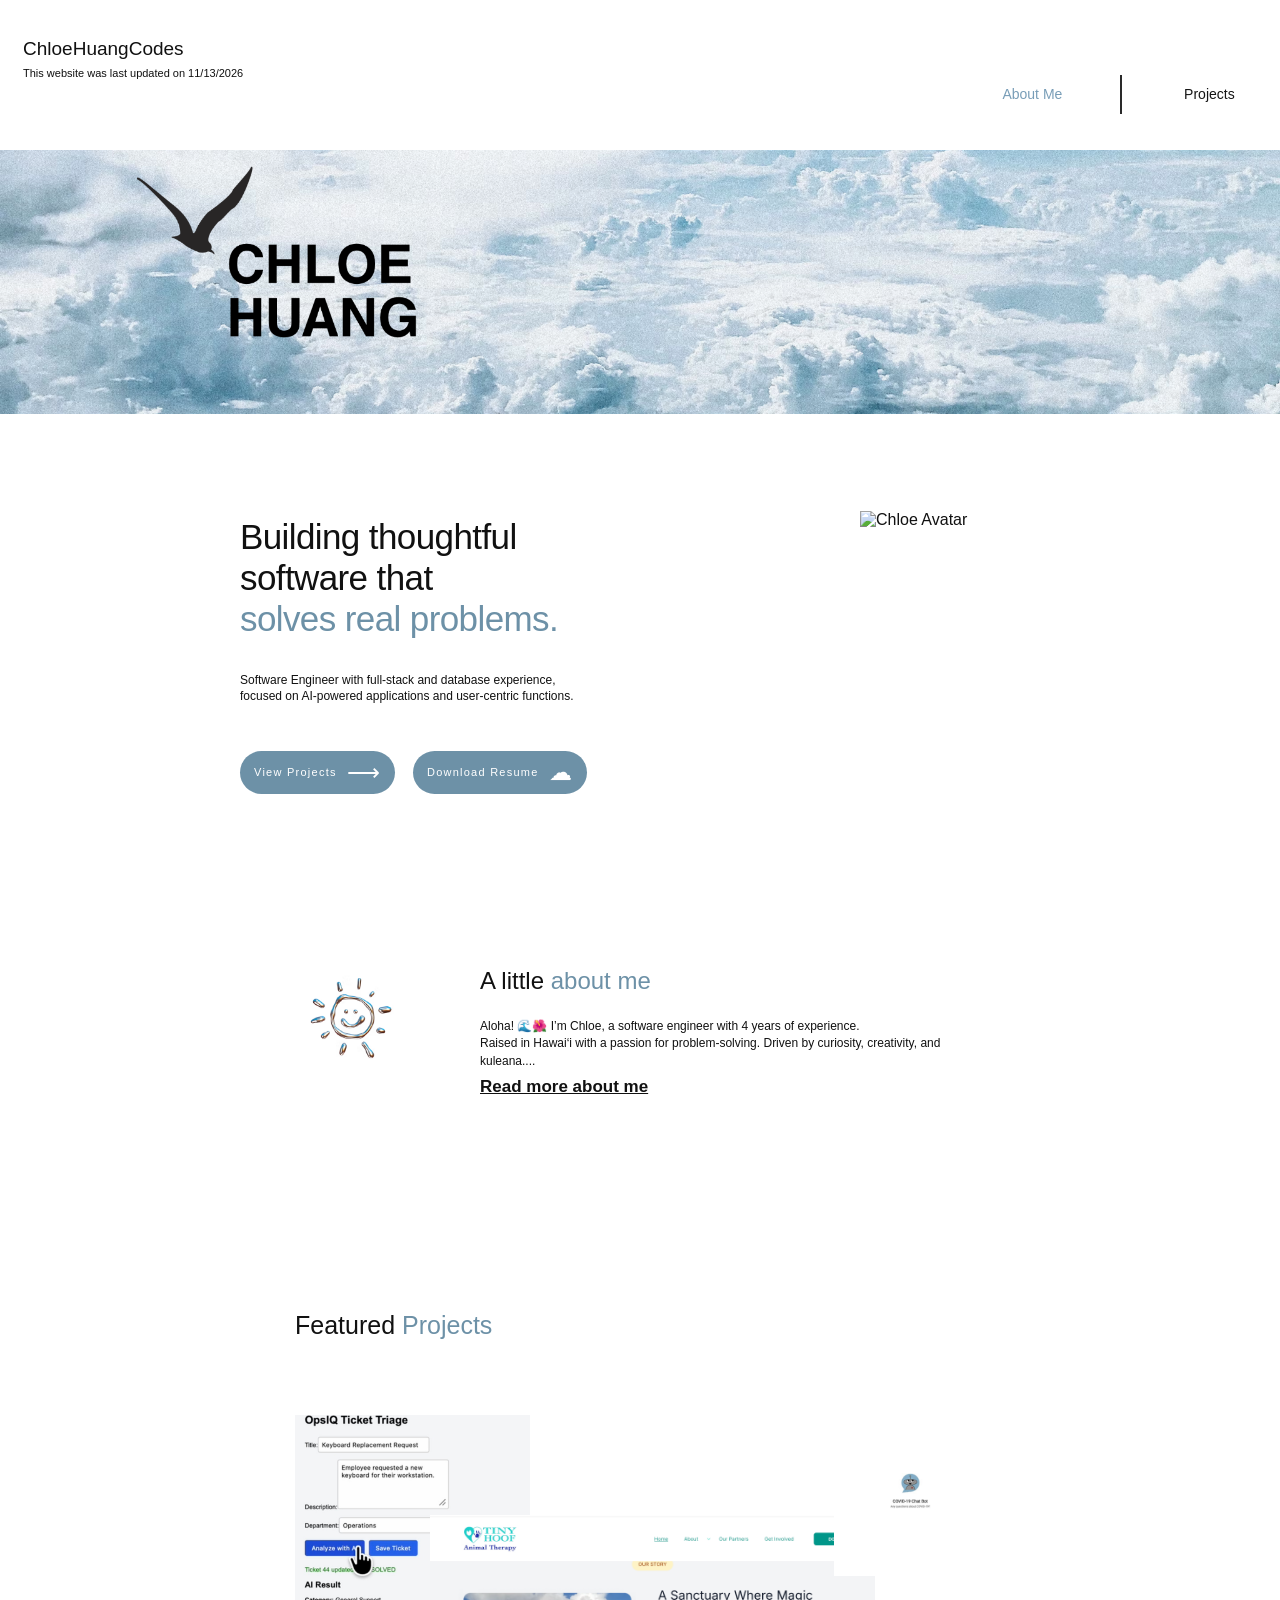
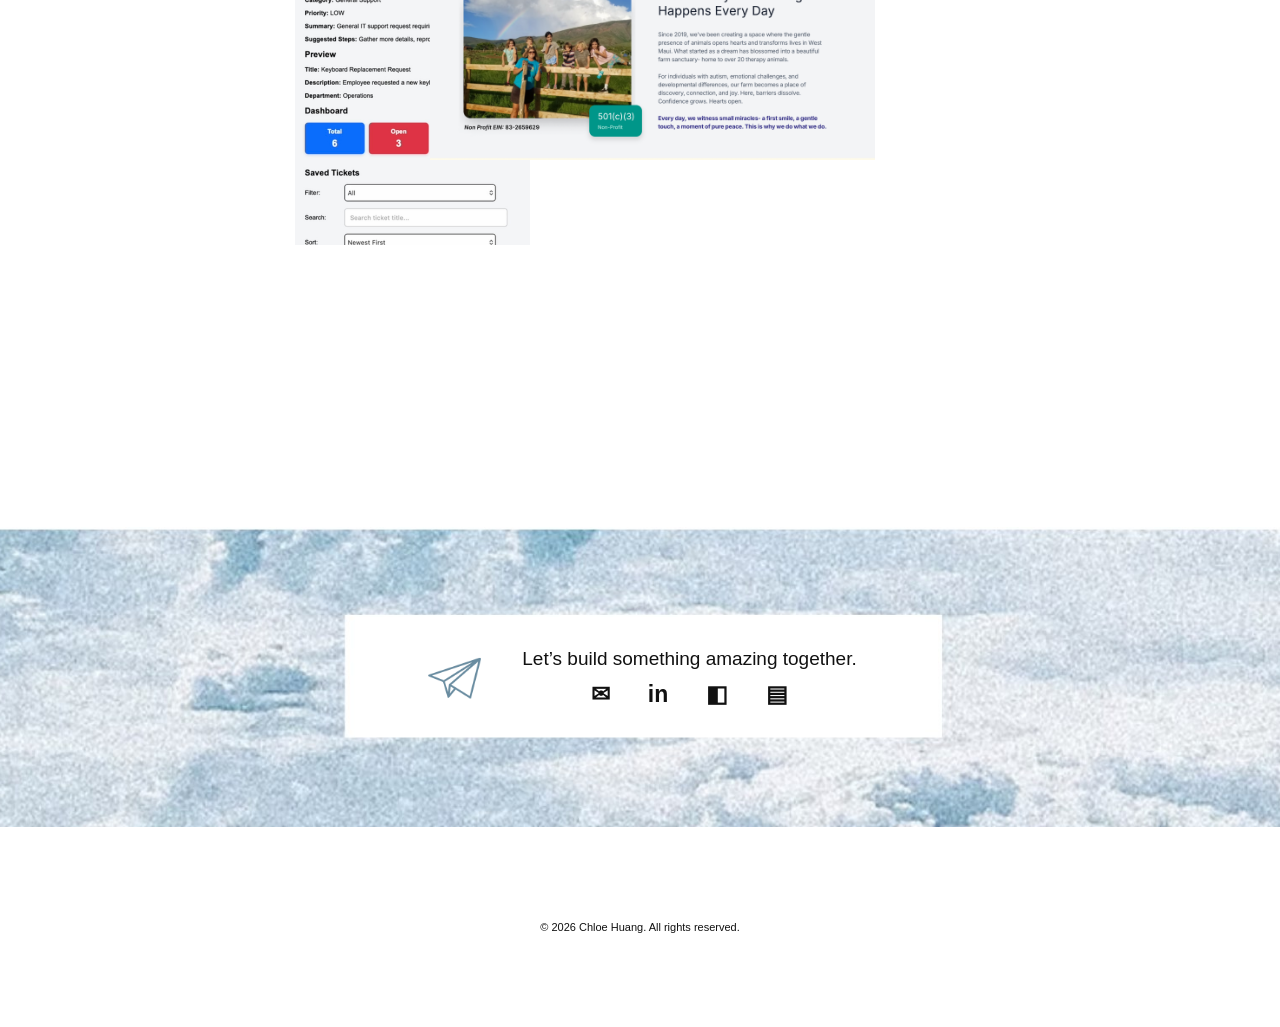
==== index.html @ a3ac38e1 "Update index.html" ====
<!doctype html>
<html lang="en"><head><meta charset="utf-8"><meta name="viewport" content="width=device-width, initial-scale=1">
<meta name="description" content="Chloe Huang | Software Engineer, portfolio and projects">
<title>About Me | ChloeHuangCodes</title>
<style>
:root{--blue:#6d91a7;--ink:#111}*{box-sizing:border-box}html{scroll-behavior:smooth}body{margin:0;background:#fff;color:var(--ink);font-family:Arial,Helvetica,sans-serif}a{color:inherit}a:focus-visible{outline:3px solid var(--blue);outline-offset:4px}
header{height:150px;display:flex;align-items:flex-start;justify-content:space-between;padding:38px 2% 0 1.8%;gap:20px}header .brand a{font-size:19px;text-decoration:none;display:block}header .brand small{display:block;font-size:11px;margin-top:7px}nav{display:flex;align-items:center;margin-top:4px}nav a{min-width:180px;text-align:center;text-decoration:none;font-size:15px;padding:6px 14px}nav a+a{border-left:2px solid #333}nav a.active{color:var(--blue)}
.cloud-banner{height:264px;background:#cee3f1 url('assets/cloud-banner.png') center/cover no-repeat}
.inner{max-width:1040px;margin:0 auto}.hero{min-height:483px;display:grid;grid-template-columns: minmax(0,1fr) 300px;column-gap:70px;align-items:center;padding:30px 0}.hero-copy{padding-left:120px}.hero h1{font-size:35px;font-weight:400;line-height:1.17;letter-spacing:-.6px;margin:0 0 32px}.accent{color:var(--blue)}.hero p{font-size:12px;line-height:1.35;margin:0;max-width:405px}.hero .avatar{width:270px;height:290px;object-fit:contain;justify-self:start}.actions{display:flex;gap:18px;margin-top:46px;white-space:nowrap}.actions a{background:var(--blue);color:white;display:inline-flex;align-items:center;gap:10px;border-radius:40px;font-size:11px;letter-spacing:1.25px;text-decoration:none;padding:10px 14px;min-height:42px}.actions span{font-size:23px;line-height:1}
.about{min-height:400px;padding:70px 0 20px;display:grid;grid-template-columns:140px 1fr;column-gap:45px;max-width:690px;align-items:start}.about .sun{width:115px;object-fit:contain;margin-top:0}.about h2{font-weight:400;font-size:24px;margin:0 0 23px}.about p{font-size:12px;line-height:1.45;margin:0 0 7px}.about .read-more{font-size:17px;font-weight:700}
.featured{max-width:690px;margin:auto;padding-top:14px;min-height:830px}.featured h2{font-size:25px;font-weight:400;margin:0 0 65px}.projects-art{height:660px;position:relative}.art{position:absolute;display:block;transition:transform .18s ease;overflow:hidden}.art:hover{transform:scale(1.025);z-index:6}.art img{width:100%;height:100%;object-fit:contain;display:block}.art.opsiq{left:0;top:10px;width:235px;height:430px;z-index:1}.art.opsiq img{object-fit:cover;object-position:left top}.art.tiny{left:135px;top:85px;width:445px;height:295px;z-index:3}.art.covid{right:-4px;top:12px;width:155px;height:205px;z-index:4}
.cloud-contact{background:#d8e9f1 url('assets/footer-cloud-temp.jpg') center/cover no-repeat;min-height:300px;display:flex;justify-content:center;align-items:center}.contact-box{background:white;min-width:570px;min-height:120px;display:flex;align-items:center;justify-content:center;gap:29px;padding:20px 35px}.contact-box .plane{width:70px;height:70px;object-fit:contain}.contact-box p{font-size:19px;margin:0 0 13px}.socials{display:flex;align-items:center;justify-content:center;gap:38px}.socials a{font-size:23px;text-decoration:none;font-weight:bold;line-height:1}.socials svg{width:24px;height:24px;display:block}.copyright{height:200px;display:grid;place-items:center;font-size:11px}
@media(min-width:1450px){.inner{max-width:1040px}.hero-copy{padding-left:120px}.hero{column-gap:75px}}
@media(max-width:1050px){.inner{max-width:780px}.hero{grid-template-columns:1fr 260px;gap:30px}.hero-copy{padding-left:35px}.hero .avatar{width:250px}.about,.featured{max-width:690px}}
@media(max-width:700px){header{height:auto;min-height:125px;padding:22px 17px;flex-direction:column;gap:22px}header .brand a{font-size:19px}nav{margin:0;width:100%}nav a{flex:1;min-width:0;font-size:12px;padding:5px 7px}.cloud-banner{height:170px;background-position:center}.inner{padding-left:22px;padding-right:22px}.hero{display:flex;flex-direction:column-reverse;align-items:center;min-height:0;padding:35px 22px 75px;gap:22px}.hero .avatar{width:235px;height:245px}.hero-copy{padding:0}.hero h1{font-size:34px;margin-bottom:26px}.hero p{font-size:13px}.actions{flex-wrap:wrap;margin-top:30px;gap:10px}.about{display:block;min-height:0;padding:35px 22px 90px}.about .sun{width:94px;margin-bottom:15px}.featured{min-height:0;padding:25px 22px 90px}.featured h2{margin-bottom:30px}.projects-art{display:grid;gap:22px;height:auto}.art,.art.opsiq,.art.tiny,.art.covid{position:static;width:100%;height:auto;overflow:visible}.art img,.art.opsiq img{width:100%;height:auto;max-height:350px;object-fit:contain}.cloud-contact{min-height:240px}.contact-box{min-width:0;width:92%;padding:18px;gap:15px}.contact-box .plane{width:50px;height:50px}.contact-box p{font-size:15px}.socials{gap:23px}.copyright{height:130px}}


/* Move navigation 35px lower without changing the layout */
@media (min-width: 701px) {
  header nav {
    transform: translateY(35px);
  }
}

</style><style>

/* Click-to-open Projects navigation — consistent across all portfolio pages. */
.portfolio-nav.portfolio-nav{display:flex;align-items:stretch;gap:0;width:auto;margin-top:2px;padding:0;max-width:none;font-family:"Helvetica Neue",Helvetica,Arial,sans-serif;font-size:14px;font-weight:300;position:relative;z-index:30}
.portfolio-nav .nav-entry{display:flex;align-items:center;justify-content:center;position:relative;flex:0 0 176px;min-width:0;min-height:39px;padding:9px 13px;border:0;background:transparent;text-align:center;color:#161616;font-family:inherit;font-size:14px;font-weight:300;line-height:1.35;text-decoration:none;white-space:nowrap;cursor:pointer}
.portfolio-nav .nav-entry + .nav-entry{border-left:2px solid #2a2a2a}
.portfolio-nav .portfolio-dropdown-wrap{padding:0;cursor:default}
.portfolio-nav .portfolio-trigger{width:100%;height:100%;min-height:39px;padding:9px 13px;display:flex;align-items:center;justify-content:center;background:none;border:0;color:inherit;font:inherit;line-height:1.35;cursor:pointer}
.portfolio-nav .nav-entry.current,.portfolio-nav .portfolio-trigger.current,.portfolio-nav .portfolio-trigger[aria-expanded="true"]{color:#789db7}
.portfolio-nav .portfolio-trigger:focus-visible,.portfolio-nav .nav-entry:focus-visible,.portfolio-nav .portfolio-menu a:focus-visible{outline:2px solid #679dca;outline-offset:2px}
.portfolio-nav .portfolio-menu[hidden]{display:none!important}
.portfolio-nav .portfolio-menu{position:absolute;top:100%;left:0;z-index:100;display:block;width:315px;max-width:calc(100vw - 30px);margin:0;background:#fff;border:1px solid #888;box-shadow:0 5px 13px rgba(0,0,0,.12)}
.portfolio-nav .portfolio-menu a{display:flex;align-items:center;justify-content:center;width:100%;min-width:0;height:auto;min-height:51px;margin:0;padding:11px 14px;border:0;background:#fff;color:#111;text-align:center;text-decoration:none;font-family:inherit;font-size:14px;font-weight:300;line-height:1.3;white-space:normal;flex:none}
.portfolio-nav .portfolio-menu a+a{border:0;border-top:1px solid #888}
.portfolio-nav .portfolio-menu a:hover,.portfolio-nav .portfolio-menu a:focus-visible{background:#f0f6f9;color:#679dca}
.portfolio-nav .portfolio-menu a.current,.portfolio-nav .portfolio-menu a[aria-current="page"]{color:#679dca;background:#f3f8fb}
/* Only the Resume page uses an older stylesheet; align its header with the other pages. */
body:not(.home-page) header.resume-header{height:150px;padding:39px 30px 0;display:flex;justify-content:space-between;align-items:flex-start;gap:24px;position:relative;top:auto;z-index:20;border-bottom:0;background:white}
.resume-header .resume-brand{font-family:"Helvetica Neue",Helvetica,Arial,sans-serif;font-weight:300;font-size:19px;line-height:1.15;text-decoration:none;letter-spacing:0}
.resume-header .resume-updated{font-family:"Helvetica Neue",Helvetica,Arial,sans-serif;font-size:10.5px;font-weight:300;margin-top:9px;color:#111;padding:0;text-align:left}
body:not(.home-page) header.resume-header .portfolio-nav{max-width:none;margin:2px 0 0;padding:0;display:flex;justify-content:flex-start;gap:0}
@media(max-width:700px){
 .portfolio-nav.portfolio-nav{width:100%;margin-top:10px;justify-content:space-between}
 .portfolio-nav .nav-entry{flex:1 1 33.333%;min-width:0;min-height:34px;padding:7px 4px;font-size:12px}
 .portfolio-nav .portfolio-trigger{font-size:12px;min-height:34px;padding:7px 4px}
 .portfolio-nav .portfolio-menu{left:50%;transform:translateX(-50%);width:min(315px,calc(100vw - 28px))}
 .portfolio-nav .portfolio-menu a{font-size:13px;min-height:48px}
 body:not(.home-page) header.resume-header{height:auto;min-height:126px;padding:22px 18px;display:block}
 body:not(.home-page) header.resume-header .portfolio-nav{margin-top:22px;width:100%}
}
</style>
</head><body>
<header><div class="brand"><a href="./">ChloeHuangCodes</a><small>This website was last updated on 11/13/2026</small></div><nav class="nav portfolio-nav" aria-label="Main navigation">
  <a class="nav-entry current" aria-current="page" href="./">About Me</a>
  <div class="nav-entry portfolio-dropdown-wrap">
    <button class="portfolio-trigger" type="button" aria-expanded="false" aria-haspopup="true" aria-controls="portfolio-project-menu">Projects</button>
    <div class="portfolio-menu" id="portfolio-project-menu" hidden>
      <a href="opsiq-ai-ticket-triage/">OpsIQ AI Ticket Triage</a><a href="tiny-hoof-website/">Tiny Hoof Website</a><a href="covid19-ai-chatbot/">COVID-19 AI Chatbot</a>
    </div>
  </div>
  <a class="nav-entry" href="lead-collection/">Resume &amp; Contact</a>
</nav></header>
<main>
<section class="cloud-banner" aria-label="Cloud banner featuring Chloe Huang's name and a black bird silhouette"></section>
<section class="hero inner"><div class="hero-copy"><h1>Building thoughtful<br>software that<br><span class="accent">solves real problems.</span></h1><p>Software Engineer with full-stack and database experience,<br> focused on AI-powered applications and user-centric functions.</p><div class="actions"><a href="general-5/">View Projects <span aria-hidden="true">⟶</span></a><a href="lead-collection/">Download Resume <span aria-hidden="true">☁</span></a></div></div><img class="avatar" src="assets/chloe-avatar-5.jpg" alt="Chloe Avatar"></section>
<section class="about inner"><img class="sun" src="assets/sun-icon.png" alt="Smiling hand-drawn sun"><div><h2>A little <span class="accent">about me</span></h2><p>Aloha! 🌊🌺 I’m Chloe, a software engineer with 4 years of experience.<br>Raised in Hawai‘i with a passion for problem-solving. Driven by curiosity, creativity, and kuleana....</p><a class="read-more" href="lead-collection/">Read more about me</a></div></section>
<section class="featured"><h2>Featured <span class="accent">Projects</span></h2><div class="projects-art"><a href="opsiq-ai-ticket-triage/" class="art opsiq" aria-label="OpsIQ Ticket Triage project"><img src="assets/opsiq-preview.jpg" alt="OpsIQ Ticket Triage project screenshot"></a><a href="tiny-hoof-website/" class="art tiny" aria-label="Tiny Hoof Website project"><img src="assets/tiny-hoof-preview.png" alt="Tiny Hoof Animal Therapy project screenshot"></a><a href="covid19-ai-chatbot/" class="art covid" aria-label="COVID-19 AI Chatbot project"><img src="assets/covid-chatbot-preview.png" alt="COVID-19 chatbot project screenshot"></a></div></section>
<section class="cloud-contact"><div class="contact-box"><img class="plane" src="assets/paper-plane.png" alt="" aria-hidden="true"><div><p>Let’s build something amazing together.</p><div class="socials"><a href="lead-collection/" aria-label="Contact by email">✉</a><a href="https://www.linkedin.com/" aria-label="LinkedIn">in</a><a href="https://github.com/chloehuang2021" aria-label="GitHub">◧</a><a href="lead-collection/" aria-label="Resume">▤</a></div></div></div></section>
</main><footer class="copyright">© 2026 Chloe Huang. All rights reserved.</footer>
<script>
(function(){
  const dropdown = document.querySelector('.portfolio-dropdown-wrap');
  if (!dropdown) return;
  const button = dropdown.querySelector('.portfolio-trigger');
  const menu = dropdown.querySelector('.portfolio-menu');
  function setOpen(open){
    button.setAttribute('aria-expanded', String(open));
    menu.hidden = !open;
  }
  button.addEventListener('click', function(event){
    event.stopPropagation();
    setOpen(button.getAttribute('aria-expanded') !== 'true');
  });
  document.addEventListener('click', function(event){
    if (!dropdown.contains(event.target)) setOpen(false);
  });
  document.addEventListener('keydown', function(event){
    if (event.key === 'Escape' && !menu.hidden){
      setOpen(false);
      button.focus();
    }
  });
})();
</script>
</body></html>
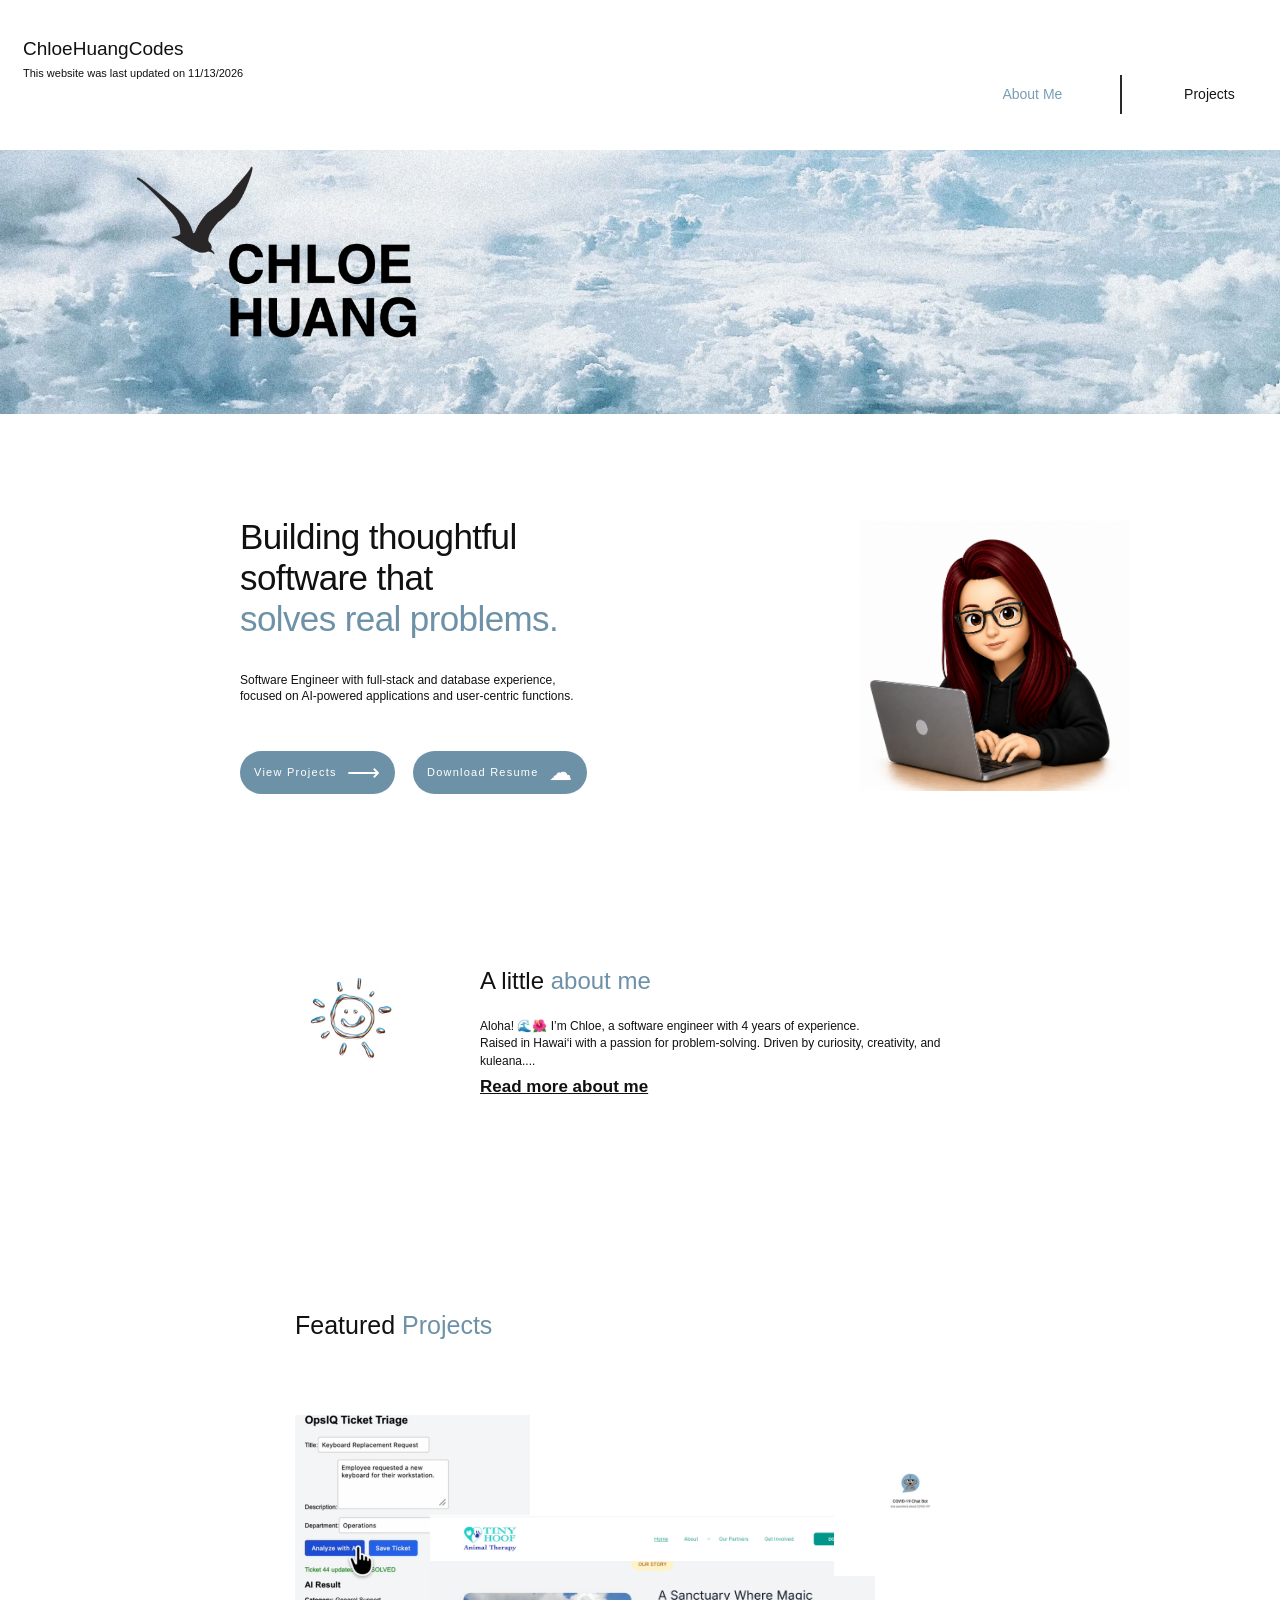
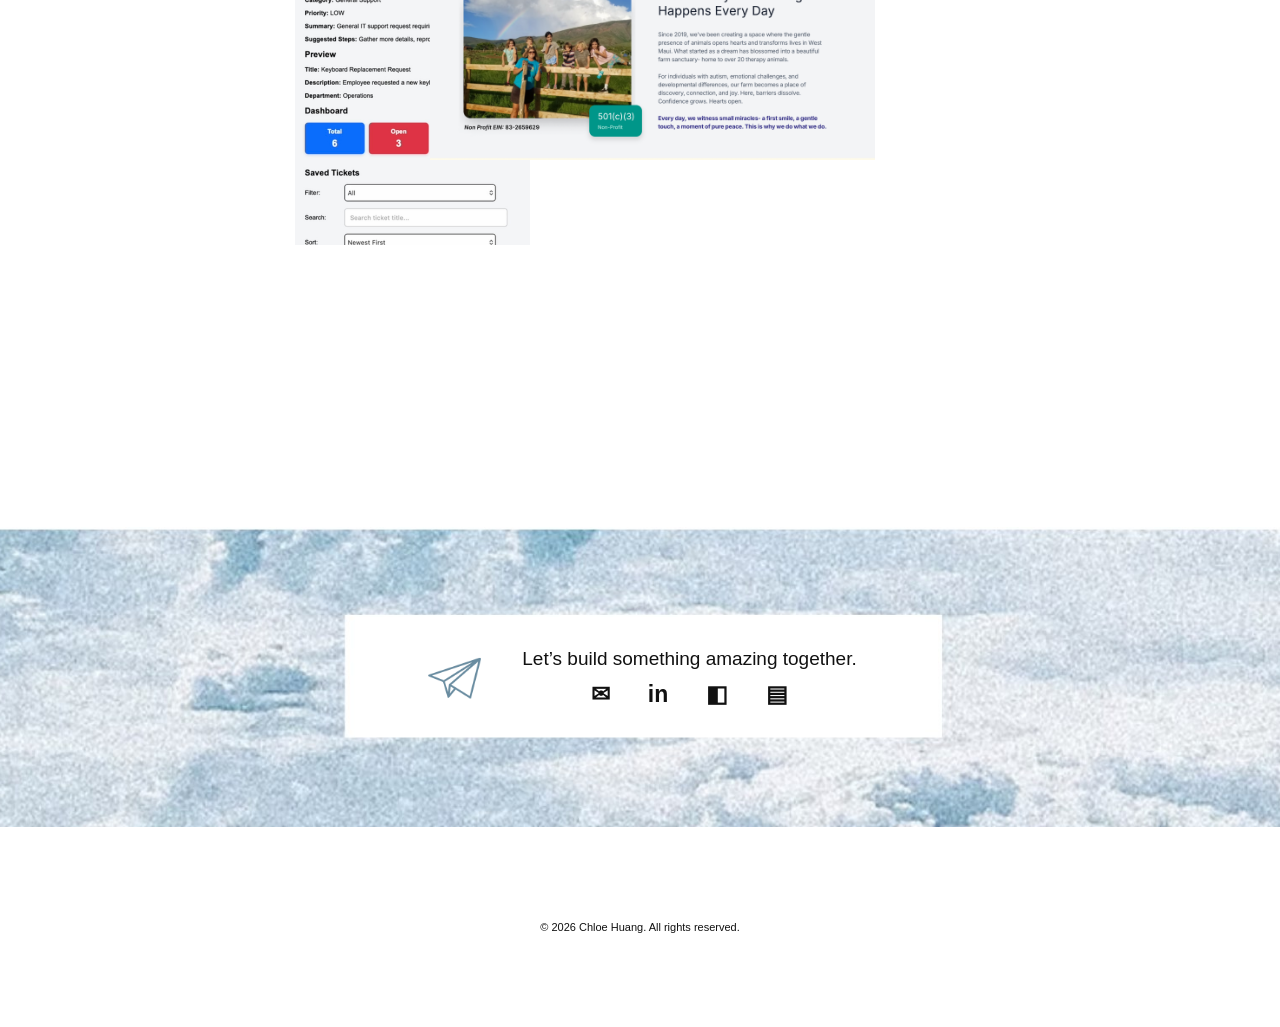
==== commit 040a8233: "Update index.html" ====
--- a/index.html
+++ b/index.html
@@ -66,7 +66,8 @@
 </nav></header>
 <main>
 <section class="cloud-banner" aria-label="Cloud banner featuring Chloe Huang's name and a black bird silhouette"></section>
-<section class="hero inner"><div class="hero-copy"><h1>Building thoughtful<br>software that<br><span class="accent">solves real problems.</span></h1><p>Software Engineer with full-stack and database experience,<br> focused on AI-powered applications and user-centric functions.</p><div class="actions"><a href="general-5/">View Projects <span aria-hidden="true">⟶</span></a><a href="lead-collection/">Download Resume <span aria-hidden="true">☁</span></a></div></div><img class="avatar" src="assets/chloe-avatar-5.jpg" alt="Chloe Avatar"></section>
+<section class="hero inner"><div class="hero-copy"><h1>Building thoughtful<br>software that<br><span class="accent">solves real problems.</span></h1><p>Software Engineer with full-stack and database experience,<br> focused on AI-powered applications and user-centric functions.</p><div class="actions"><a href="general-5/">View Projects <span aria-hidden="true">⟶</span></a><a href="lead-collection/">Download Resume <span aria-hidden="true">☁</span></a></div></div>
+<img class="avatar" src="./Chloe%20Avatar%205.jpg" alt="Chloe Avatar"></section>
 <section class="about inner"><img class="sun" src="assets/sun-icon.png" alt="Smiling hand-drawn sun"><div><h2>A little <span class="accent">about me</span></h2><p>Aloha! 🌊🌺 I’m Chloe, a software engineer with 4 years of experience.<br>Raised in Hawai‘i with a passion for problem-solving. Driven by curiosity, creativity, and kuleana....</p><a class="read-more" href="lead-collection/">Read more about me</a></div></section>
 <section class="featured"><h2>Featured <span class="accent">Projects</span></h2><div class="projects-art"><a href="opsiq-ai-ticket-triage/" class="art opsiq" aria-label="OpsIQ Ticket Triage project"><img src="assets/opsiq-preview.jpg" alt="OpsIQ Ticket Triage project screenshot"></a><a href="tiny-hoof-website/" class="art tiny" aria-label="Tiny Hoof Website project"><img src="assets/tiny-hoof-preview.png" alt="Tiny Hoof Animal Therapy project screenshot"></a><a href="covid19-ai-chatbot/" class="art covid" aria-label="COVID-19 AI Chatbot project"><img src="assets/covid-chatbot-preview.png" alt="COVID-19 chatbot project screenshot"></a></div></section>
 <section class="cloud-contact"><div class="contact-box"><img class="plane" src="assets/paper-plane.png" alt="" aria-hidden="true"><div><p>Let’s build something amazing together.</p><div class="socials"><a href="lead-collection/" aria-label="Contact by email">✉</a><a href="https://www.linkedin.com/" aria-label="LinkedIn">in</a><a href="https://github.com/chloehuang2021" aria-label="GitHub">◧</a><a href="lead-collection/" aria-label="Resume">▤</a></div></div></div></section>
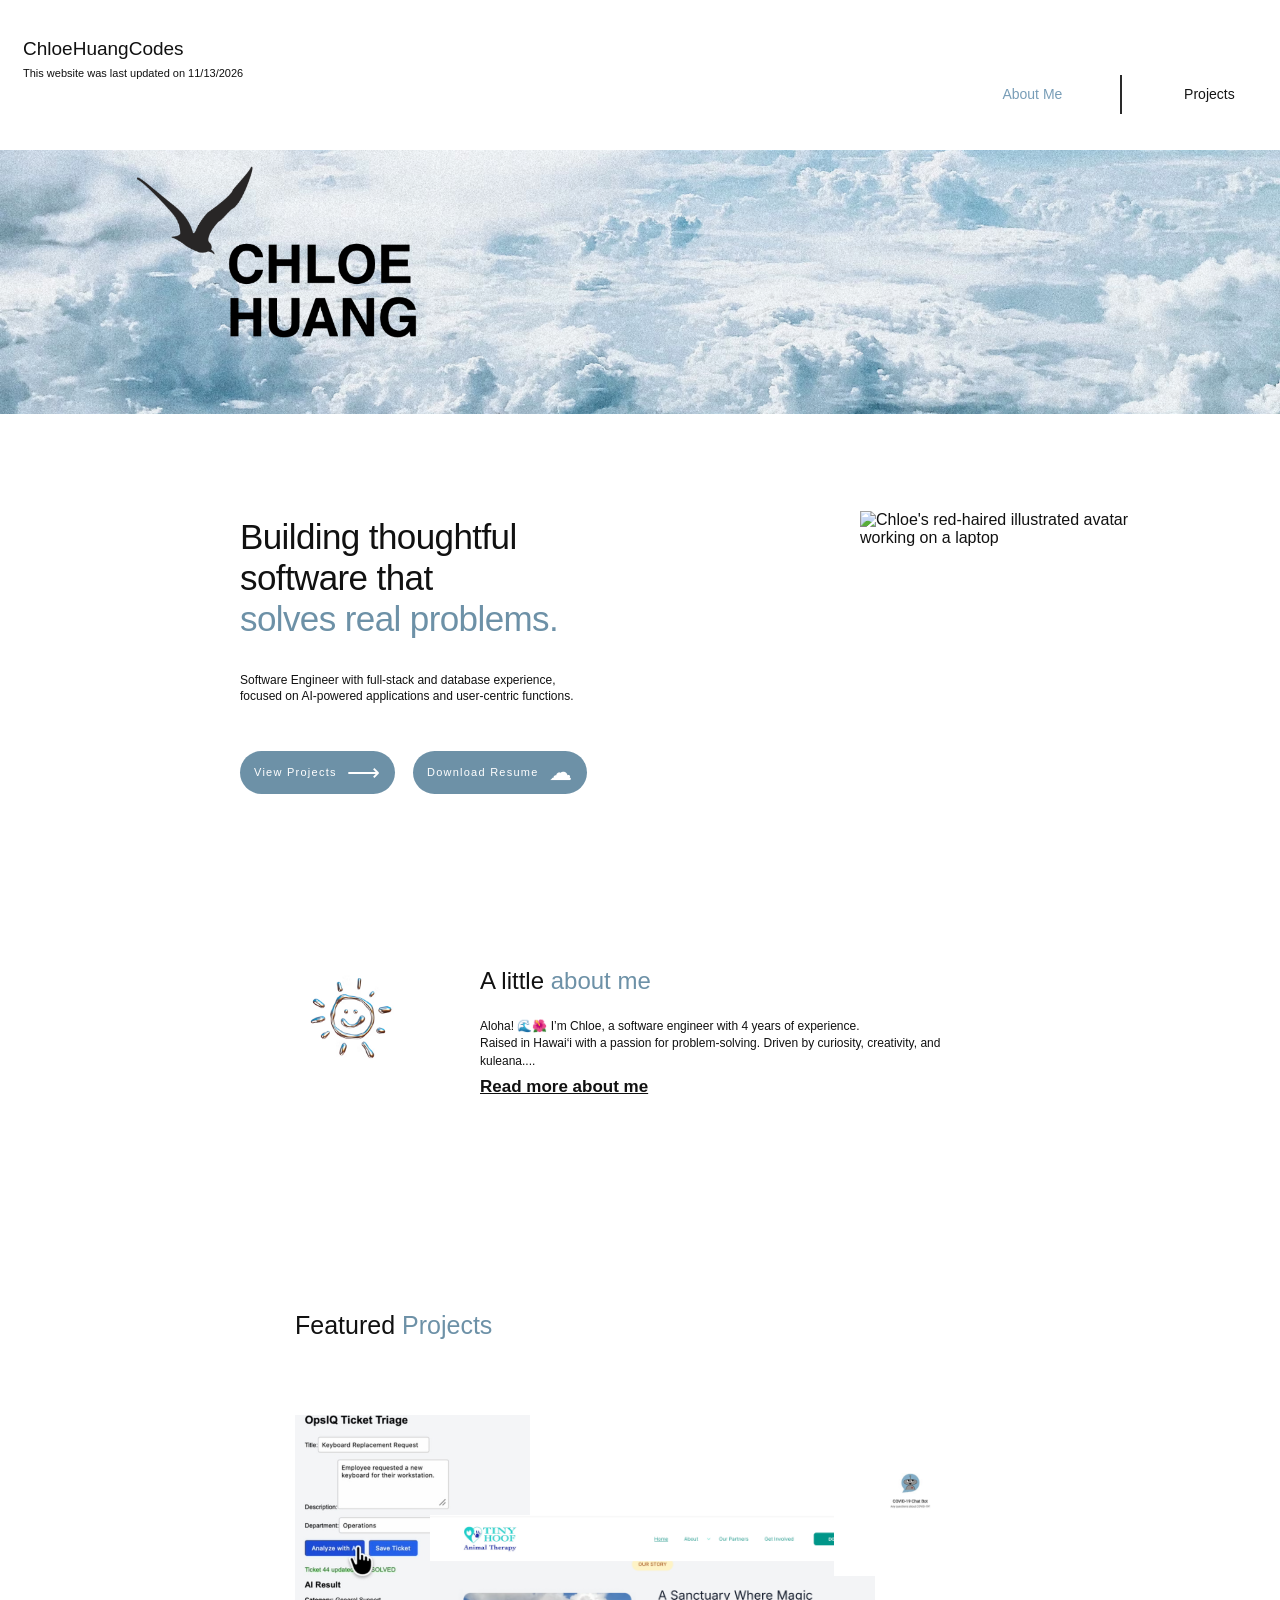
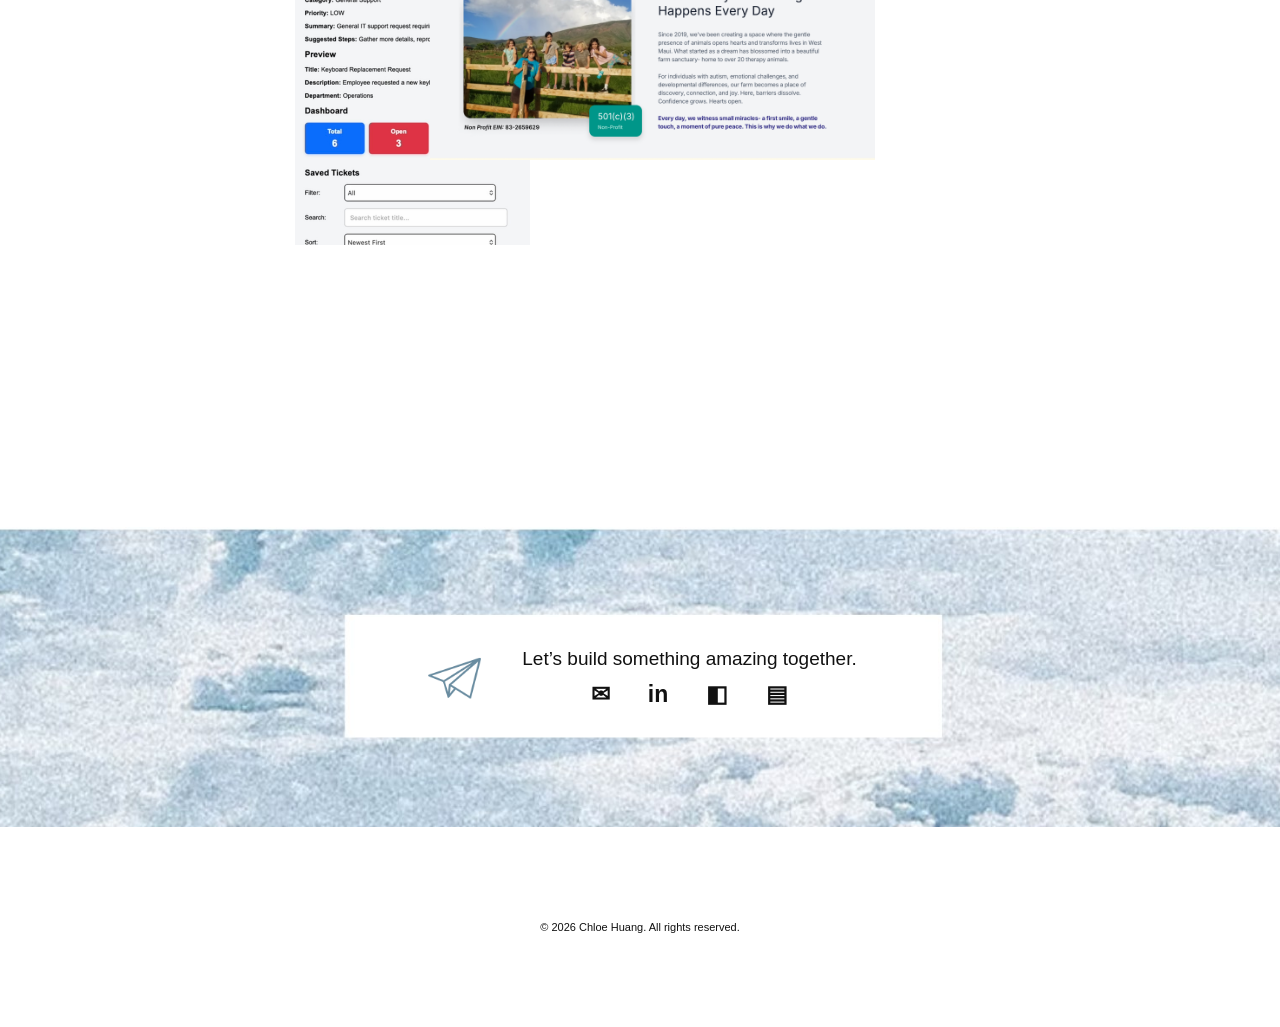
==== commit 86ea1eae: "Add files via upload" ====
--- a/index.html
+++ b/index.html
@@ -13,15 +13,6 @@
 @media(min-width:1450px){.inner{max-width:1040px}.hero-copy{padding-left:120px}.hero{column-gap:75px}}
 @media(max-width:1050px){.inner{max-width:780px}.hero{grid-template-columns:1fr 260px;gap:30px}.hero-copy{padding-left:35px}.hero .avatar{width:250px}.about,.featured{max-width:690px}}
 @media(max-width:700px){header{height:auto;min-height:125px;padding:22px 17px;flex-direction:column;gap:22px}header .brand a{font-size:19px}nav{margin:0;width:100%}nav a{flex:1;min-width:0;font-size:12px;padding:5px 7px}.cloud-banner{height:170px;background-position:center}.inner{padding-left:22px;padding-right:22px}.hero{display:flex;flex-direction:column-reverse;align-items:center;min-height:0;padding:35px 22px 75px;gap:22px}.hero .avatar{width:235px;height:245px}.hero-copy{padding:0}.hero h1{font-size:34px;margin-bottom:26px}.hero p{font-size:13px}.actions{flex-wrap:wrap;margin-top:30px;gap:10px}.about{display:block;min-height:0;padding:35px 22px 90px}.about .sun{width:94px;margin-bottom:15px}.featured{min-height:0;padding:25px 22px 90px}.featured h2{margin-bottom:30px}.projects-art{display:grid;gap:22px;height:auto}.art,.art.opsiq,.art.tiny,.art.covid{position:static;width:100%;height:auto;overflow:visible}.art img,.art.opsiq img{width:100%;height:auto;max-height:350px;object-fit:contain}.cloud-contact{min-height:240px}.contact-box{min-width:0;width:92%;padding:18px;gap:15px}.contact-box .plane{width:50px;height:50px}.contact-box p{font-size:15px}.socials{gap:23px}.copyright{height:130px}}
-
-
-/* Move navigation 35px lower without changing the layout */
-@media (min-width: 701px) {
-  header nav {
-    transform: translateY(35px);
-  }
-}
-
 </style><style>
 
 /* Click-to-open Projects navigation — consistent across all portfolio pages. */
@@ -52,6 +43,53 @@
  body:not(.home-page) header.resume-header{height:auto;min-height:126px;padding:22px 18px;display:block}
  body:not(.home-page) header.resume-header .portfolio-nav{margin-top:22px;width:100%}
 }
+
+/* Homepage menu positioning only. Keep hero, banner, avatar and all content unchanged. */
+@media (min-width: 701px) {
+  header > nav.portfolio-nav.portfolio-nav {
+    transform: translateY(35px);
+  }
+}
+
+/* About Me: show only the intro until the visitor asks to read more. */
+.about-expanded[hidden]{display:none!important}
+.about-expanded{margin-top:70px}
+.about .about-expanded p{font-family:"Helvetica Neue",Helvetica,Arial,sans-serif;font-weight:300;font-size:14px;line-height:1.5;margin:0 0 48px}
+.about .about-expanded p:last-child{margin-bottom:8px}
+.about .about-toggle{display:inline-block;padding:0;border:0;background:transparent;color:#111;font-family:inherit;text-decoration:underline;text-align:left;cursor:pointer}
+.about .about-toggle:hover{color:var(--blue)}
+.about .about-toggle:focus-visible{outline:3px solid var(--blue);outline-offset:4px}
+@media(max-width:700px){.about-expanded{margin-top:40px}.about .about-expanded p{margin-bottom:28px}}
+
+/* Native HTML toggle: works without JavaScript. */
+.about .about-details{display:block}
+.about .about-details > summary{
+  list-style:none;
+  display:inline-block;
+  width:max-content;
+  max-width:100%;
+  font-size:17px;
+  font-weight:700;
+  font-family:inherit;
+  color:#111;
+  text-decoration:underline;
+  cursor:pointer;
+  padding:0;
+  background:none;
+}
+.about .about-details > summary::-webkit-details-marker{display:none}
+.about .about-details > summary::marker{content:""}
+.about .about-details > summary:hover{color:var(--blue)}
+.about .about-details > summary:focus-visible{outline:3px solid var(--blue);outline-offset:4px}
+.about .about-less-label{display:none}
+.about .about-details[open] .about-more-label{display:none}
+.about .about-details[open] .about-less-label{display:inline}
+.about .about-details[open]{display:flex;flex-direction:column}
+.about .about-details[open] > summary{order:2;margin-top:4px}
+.about .about-details[open] > .about-expanded{order:1;margin-top:70px}
+.about .about-details .about-expanded p{font-family:"Helvetica Neue",Helvetica,Arial,sans-serif;font-weight:300;font-size:14px;line-height:1.5;margin:0 0 48px}
+.about .about-details .about-expanded p:last-child{margin-bottom:8px}
+@media(max-width:700px){.about .about-details[open] > .about-expanded{margin-top:40px}.about .about-details .about-expanded p{margin-bottom:28px}}
 </style>
 </head><body>
 <header><div class="brand"><a href="./">ChloeHuangCodes</a><small>This website was last updated on 11/13/2026</small></div><nav class="nav portfolio-nav" aria-label="Main navigation">
@@ -66,9 +104,32 @@
 </nav></header>
 <main>
 <section class="cloud-banner" aria-label="Cloud banner featuring Chloe Huang's name and a black bird silhouette"></section>
-<section class="hero inner"><div class="hero-copy"><h1>Building thoughtful<br>software that<br><span class="accent">solves real problems.</span></h1><p>Software Engineer with full-stack and database experience,<br> focused on AI-powered applications and user-centric functions.</p><div class="actions"><a href="general-5/">View Projects <span aria-hidden="true">⟶</span></a><a href="lead-collection/">Download Resume <span aria-hidden="true">☁</span></a></div></div>
-<img class="avatar" src="./Chloe%20Avatar%205.jpg" alt="Chloe Avatar"></section>
-<section class="about inner"><img class="sun" src="assets/sun-icon.png" alt="Smiling hand-drawn sun"><div><h2>A little <span class="accent">about me</span></h2><p>Aloha! 🌊🌺 I’m Chloe, a software engineer with 4 years of experience.<br>Raised in Hawai‘i with a passion for problem-solving. Driven by curiosity, creativity, and kuleana....</p><a class="read-more" href="lead-collection/">Read more about me</a></div></section>
+<section class="hero inner"><div class="hero-copy"><h1>Building thoughtful<br>software that<br><span class="accent">solves real problems.</span></h1><p>Software Engineer with full-stack and database experience,<br> focused on AI-powered applications and user-centric functions.</p><div class="actions"><a href="general-5/">View Projects <span aria-hidden="true">⟶</span></a><a href="lead-collection/">Download Resume <span aria-hidden="true">☁</span></a></div></div><img class="avatar" src="assets/chloe-avatar-original.jpg" alt="Chloe's red-haired illustrated avatar working on a laptop"></section>
+<section class="about inner">
+  <img class="sun" src="assets/sun-icon.png" alt="Smiling hand-drawn sun">
+  <div>
+    <h2>A little <span class="accent">about me</span></h2>
+    <p>Aloha! 🌊🌺 I’m Chloe, a software engineer with 4 years of experience.<br>Raised in Hawai‘i with a passion for problem-solving. Driven by curiosity, creativity, and kuleana....</p>
+
+    <details class="about-details" id="about-details">
+      <summary class="read-more about-toggle">
+        <span class="about-more-label">Read more about me</span>
+        <span class="about-less-label">Read less</span>
+      </summary>
+      <div class="about-expanded">
+      <p>I am raised in Hawai‘i from a young age, with a love for problem-solving, a passion for learning, and a strong sense of kuleana, responsibility to others and my community. These values guide both my life and my work as a software engineer with 4 years of experience.</p>
+
+      <p>I’m a software engineer with experience building and supporting production systems, with a strong focus on backend development, database-driven applications, and system reliability. In my current role, I develop and maintain production database systems and backend data workflows that support 26 city departments and over one million users. My work includes SQL Server migrations across legacy and modern environments, production troubleshooting, automation of database processes, and secure access management across large-scale systems.</p>
+
+      <p>Previously, I was part of Capgemini’s Next Gen Talent (NGT) Program, a leadership development program for high-potential engineers, where I progressed from Software Engineer to Senior Software Engineer. In this role, I developed and implemented customer-facing contact center and CRM solutions for a leading global investment bank using Salesforce and Genesys Cloud CX, and developed a full user interface for a Department of Defense client based on technical and user requirements.</p>
+
+      <p>I hold a B.S. in Computer Science and a B.A. in Political Science, graduating cum laude from Hawai‘i Pacific University, where I served as Student Body President during my senior year. My passion for software engineering began in high school, where I built an app prototype that earned me a four-year Biz4Good full-ride scholarship. Before graduating, I also had the privilege of serving as Student Body President at my high school.</p>
+
+      <p>Outside of software, I’m interested in the intersection of public policy and technology, particularly algorithmic decision-making in government and the ethical implications of data and AI in public life. I’m also interested in Asian American identity and representation.</p>
+      </div>
+    </details>
+  </div>
+</section>
 <section class="featured"><h2>Featured <span class="accent">Projects</span></h2><div class="projects-art"><a href="opsiq-ai-ticket-triage/" class="art opsiq" aria-label="OpsIQ Ticket Triage project"><img src="assets/opsiq-preview.jpg" alt="OpsIQ Ticket Triage project screenshot"></a><a href="tiny-hoof-website/" class="art tiny" aria-label="Tiny Hoof Website project"><img src="assets/tiny-hoof-preview.png" alt="Tiny Hoof Animal Therapy project screenshot"></a><a href="covid19-ai-chatbot/" class="art covid" aria-label="COVID-19 AI Chatbot project"><img src="assets/covid-chatbot-preview.png" alt="COVID-19 chatbot project screenshot"></a></div></section>
 <section class="cloud-contact"><div class="contact-box"><img class="plane" src="assets/paper-plane.png" alt="" aria-hidden="true"><div><p>Let’s build something amazing together.</p><div class="socials"><a href="lead-collection/" aria-label="Contact by email">✉</a><a href="https://www.linkedin.com/" aria-label="LinkedIn">in</a><a href="https://github.com/chloehuang2021" aria-label="GitHub">◧</a><a href="lead-collection/" aria-label="Resume">▤</a></div></div></div></section>
 </main><footer class="copyright">© 2026 Chloe Huang. All rights reserved.</footer>
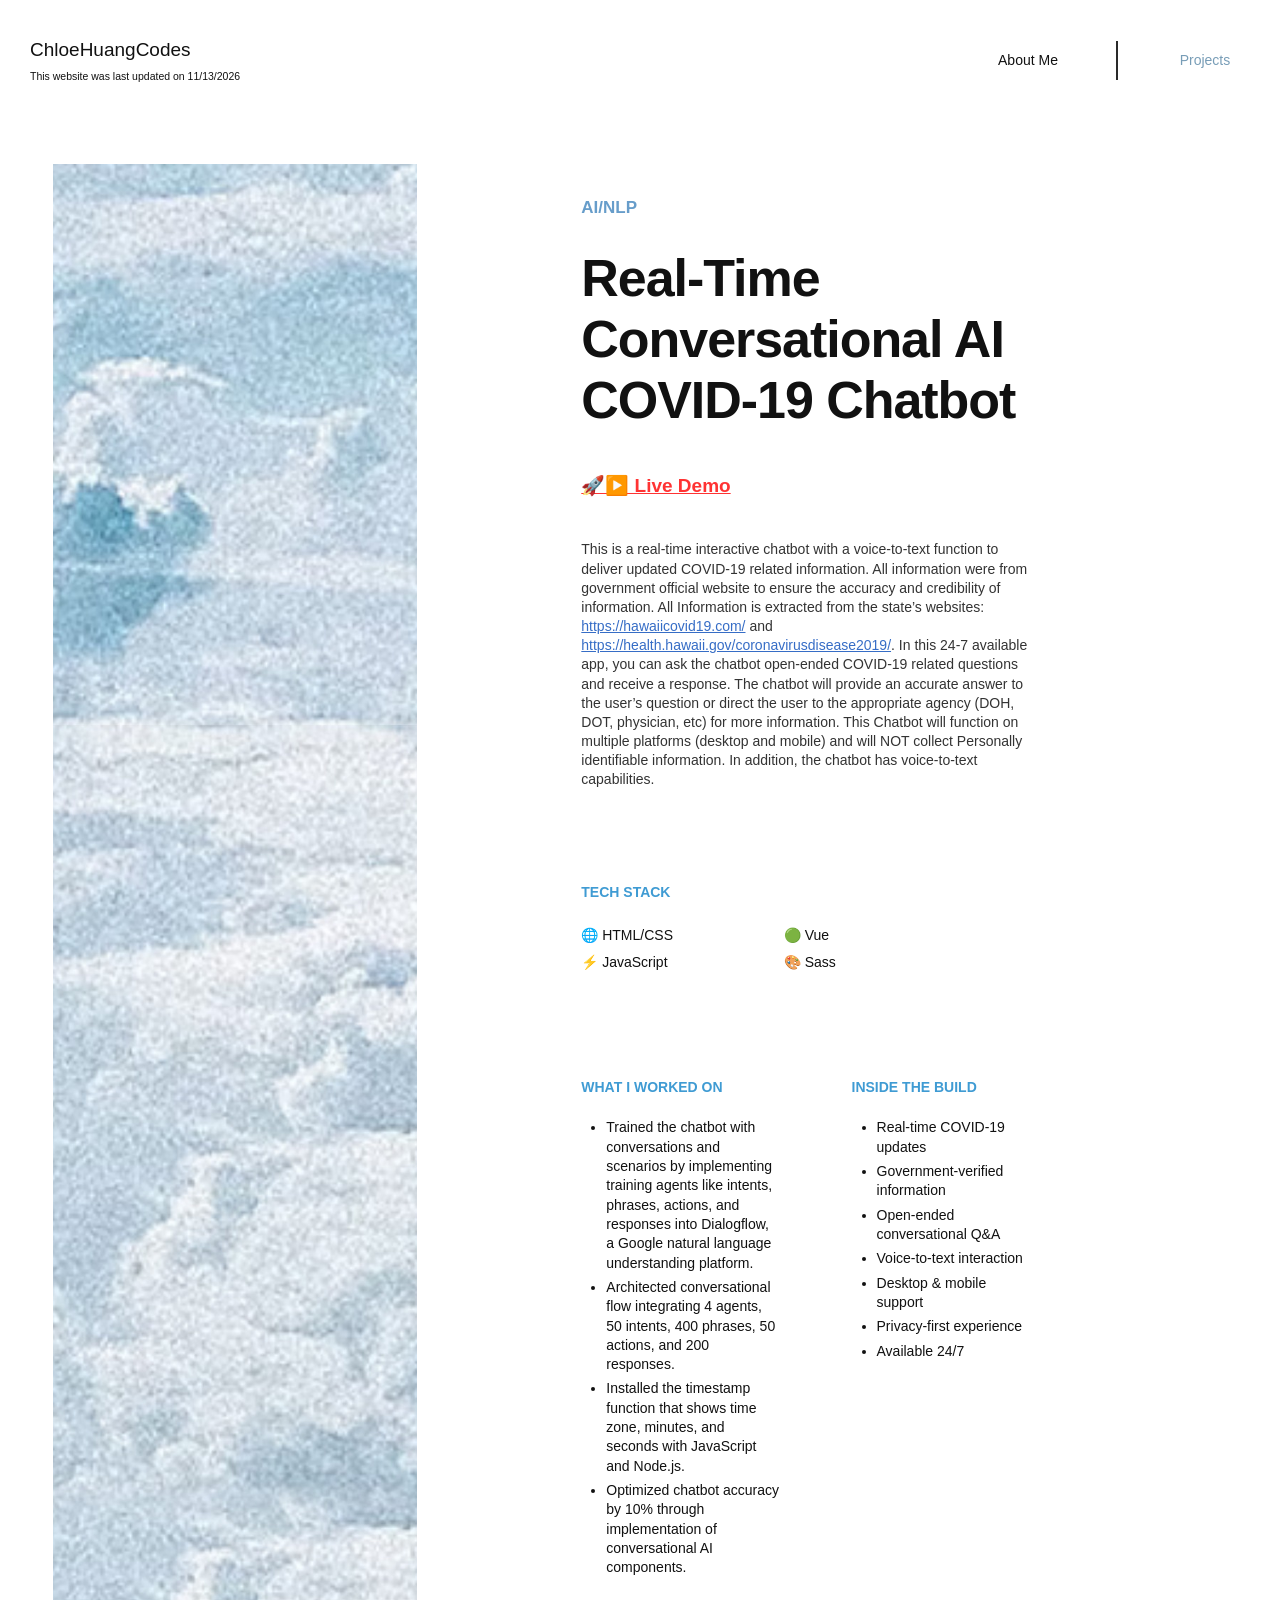
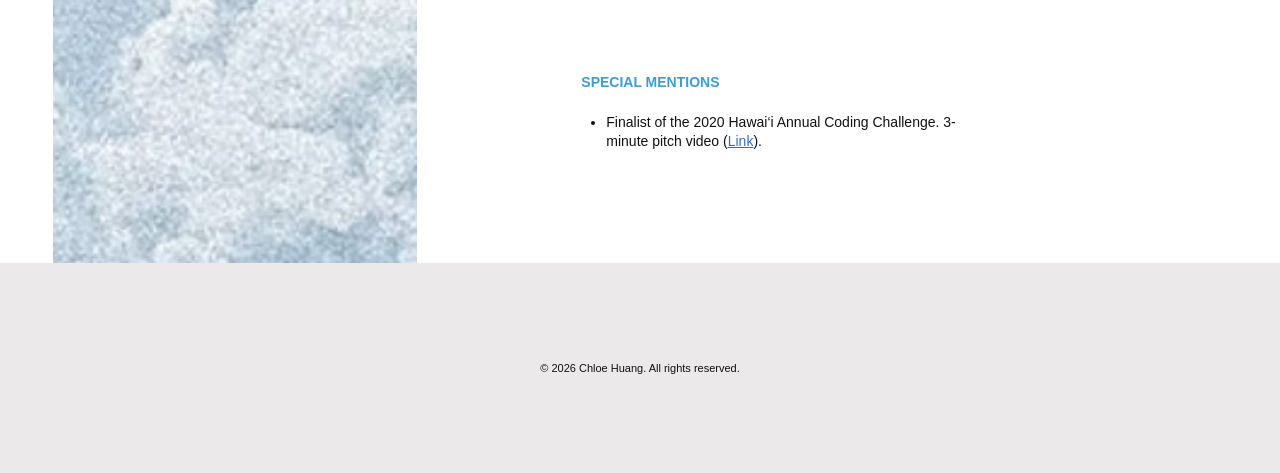
==== commit 6f884f44: "Add files via upload" ====
--- a/index.html
+++ b/index.html
@@ -1,161 +1,150 @@
 <!doctype html>
-<html lang="en"><head><meta charset="utf-8"><meta name="viewport" content="width=device-width, initial-scale=1">
-<meta name="description" content="Chloe Huang | Software Engineer, portfolio and projects">
-<title>About Me | ChloeHuangCodes</title>
+<html lang="en">
+<head>
+<meta charset="utf-8">
+<meta name="viewport" content="width=device-width, initial-scale=1">
+<meta name="description" content="Real-Time Conversational AI COVID-19 Chatbot project by Chloe Huang.">
+<title>COVID-19 Chatbot | ChloeHuangCodes</title>
 <style>
-:root{--blue:#6d91a7;--ink:#111}*{box-sizing:border-box}html{scroll-behavior:smooth}body{margin:0;background:#fff;color:var(--ink);font-family:Arial,Helvetica,sans-serif}a{color:inherit}a:focus-visible{outline:3px solid var(--blue);outline-offset:4px}
-header{height:150px;display:flex;align-items:flex-start;justify-content:space-between;padding:38px 2% 0 1.8%;gap:20px}header .brand a{font-size:19px;text-decoration:none;display:block}header .brand small{display:block;font-size:11px;margin-top:7px}nav{display:flex;align-items:center;margin-top:4px}nav a{min-width:180px;text-align:center;text-decoration:none;font-size:15px;padding:6px 14px}nav a+a{border-left:2px solid #333}nav a.active{color:var(--blue)}
-.cloud-banner{height:264px;background:#cee3f1 url('assets/cloud-banner.png') center/cover no-repeat}
-.inner{max-width:1040px;margin:0 auto}.hero{min-height:483px;display:grid;grid-template-columns: minmax(0,1fr) 300px;column-gap:70px;align-items:center;padding:30px 0}.hero-copy{padding-left:120px}.hero h1{font-size:35px;font-weight:400;line-height:1.17;letter-spacing:-.6px;margin:0 0 32px}.accent{color:var(--blue)}.hero p{font-size:12px;line-height:1.35;margin:0;max-width:405px}.hero .avatar{width:270px;height:290px;object-fit:contain;justify-self:start}.actions{display:flex;gap:18px;margin-top:46px;white-space:nowrap}.actions a{background:var(--blue);color:white;display:inline-flex;align-items:center;gap:10px;border-radius:40px;font-size:11px;letter-spacing:1.25px;text-decoration:none;padding:10px 14px;min-height:42px}.actions span{font-size:23px;line-height:1}
-.about{min-height:400px;padding:70px 0 20px;display:grid;grid-template-columns:140px 1fr;column-gap:45px;max-width:690px;align-items:start}.about .sun{width:115px;object-fit:contain;margin-top:0}.about h2{font-weight:400;font-size:24px;margin:0 0 23px}.about p{font-size:12px;line-height:1.45;margin:0 0 7px}.about .read-more{font-size:17px;font-weight:700}
-.featured{max-width:690px;margin:auto;padding-top:14px;min-height:830px}.featured h2{font-size:25px;font-weight:400;margin:0 0 65px}.projects-art{height:660px;position:relative}.art{position:absolute;display:block;transition:transform .18s ease;overflow:hidden}.art:hover{transform:scale(1.025);z-index:6}.art img{width:100%;height:100%;object-fit:contain;display:block}.art.opsiq{left:0;top:10px;width:235px;height:430px;z-index:1}.art.opsiq img{object-fit:cover;object-position:left top}.art.tiny{left:135px;top:85px;width:445px;height:295px;z-index:3}.art.covid{right:-4px;top:12px;width:155px;height:205px;z-index:4}
-.cloud-contact{background:#d8e9f1 url('assets/footer-cloud-temp.jpg') center/cover no-repeat;min-height:300px;display:flex;justify-content:center;align-items:center}.contact-box{background:white;min-width:570px;min-height:120px;display:flex;align-items:center;justify-content:center;gap:29px;padding:20px 35px}.contact-box .plane{width:70px;height:70px;object-fit:contain}.contact-box p{font-size:19px;margin:0 0 13px}.socials{display:flex;align-items:center;justify-content:center;gap:38px}.socials a{font-size:23px;text-decoration:none;font-weight:bold;line-height:1}.socials svg{width:24px;height:24px;display:block}.copyright{height:200px;display:grid;place-items:center;font-size:11px}
-@media(min-width:1450px){.inner{max-width:1040px}.hero-copy{padding-left:120px}.hero{column-gap:75px}}
-@media(max-width:1050px){.inner{max-width:780px}.hero{grid-template-columns:1fr 260px;gap:30px}.hero-copy{padding-left:35px}.hero .avatar{width:250px}.about,.featured{max-width:690px}}
-@media(max-width:700px){header{height:auto;min-height:125px;padding:22px 17px;flex-direction:column;gap:22px}header .brand a{font-size:19px}nav{margin:0;width:100%}nav a{flex:1;min-width:0;font-size:12px;padding:5px 7px}.cloud-banner{height:170px;background-position:center}.inner{padding-left:22px;padding-right:22px}.hero{display:flex;flex-direction:column-reverse;align-items:center;min-height:0;padding:35px 22px 75px;gap:22px}.hero .avatar{width:235px;height:245px}.hero-copy{padding:0}.hero h1{font-size:34px;margin-bottom:26px}.hero p{font-size:13px}.actions{flex-wrap:wrap;margin-top:30px;gap:10px}.about{display:block;min-height:0;padding:35px 22px 90px}.about .sun{width:94px;margin-bottom:15px}.featured{min-height:0;padding:25px 22px 90px}.featured h2{margin-bottom:30px}.projects-art{display:grid;gap:22px;height:auto}.art,.art.opsiq,.art.tiny,.art.covid{position:static;width:100%;height:auto;overflow:visible}.art img,.art.opsiq img{width:100%;height:auto;max-height:350px;object-fit:contain}.cloud-contact{min-height:240px}.contact-box{min-width:0;width:92%;padding:18px;gap:15px}.contact-box .plane{width:50px;height:50px}.contact-box p{font-size:15px}.socials{gap:23px}.copyright{height:130px}}
-</style><style>
+:root{--accent:#679dca;--ink:#111;--soft:#e0e9eb}
+*{box-sizing:border-box}
+html{scroll-behavior:smooth}
+body{margin:0;color:var(--ink);background:#fff;font-family:"Helvetica Neue",Helvetica,Arial,sans-serif;font-size:14px;font-weight:300;-webkit-font-smoothing:antialiased}
+a{color:inherit}a:focus-visible,button:focus-visible{outline:2px solid var(--accent);outline-offset:3px}
+/* Same page header and project dropdown as the finished portfolio */
+.site-header{height:164px;padding:39px 30px 0;display:flex;justify-content:space-between;align-items:flex-start;gap:24px;position:relative;z-index:10}
+.brand{font-size:19px;line-height:1.15;text-decoration:none;font-weight:400;display:block}
+.updated{font-size:10.5px;margin-top:9px}
+.portfolio-nav{display:flex;align-items:stretch;gap:0;width:auto;margin-top:2px;position:relative;z-index:20;font-family:"Helvetica Neue",Helvetica,Arial,sans-serif;font-size:14px;font-weight:300}
+.nav-entry{display:flex;align-items:center;justify-content:center;position:relative;flex:0 0 176px;min-height:39px;padding:9px 13px;text-align:center;text-decoration:none;font-size:14px;font-weight:300;line-height:1.35;white-space:nowrap;border:0;background:transparent;cursor:pointer}
+.nav-entry+.nav-entry{border-left:2px solid #2a2a2a}
+.portfolio-dropdown-wrap{padding:0;cursor:default}
+.portfolio-trigger{width:100%;height:100%;min-height:39px;padding:9px 13px;display:flex;align-items:center;justify-content:center;border:0;background:none;color:#789db7;font:inherit;cursor:pointer}
+.portfolio-trigger[aria-expanded="true"]{color:#679dca}
+.portfolio-menu[hidden]{display:none!important}
+.portfolio-menu{position:absolute;top:100%;left:0;z-index:100;width:315px;max-width:calc(100vw - 30px);background:#fff;border:1px solid #888;box-shadow:0 5px 13px #0002}
+.portfolio-menu a{display:flex;align-items:center;justify-content:center;min-height:51px;padding:11px 14px;border:0;text-decoration:none;color:#111;font-size:14px;font-weight:300;line-height:1.3;text-align:center;white-space:normal}
+.portfolio-menu a+a{border-top:1px solid #888}
+.portfolio-menu a:hover,.portfolio-menu a:focus-visible{background:#f0f6f9;color:#679dca}
+.portfolio-menu a.current{color:#679dca;background:#f3f8fb}
+/* Wix detail-page layout: a tall cloud column, with text on the right. */
+.detail-layout{display:grid;grid-template-columns:minmax(0,31%) minmax(0,38%);column-gap:14%;align-items:stretch;margin:0 4.15%}
+.visual-rail{min-height:1530px;background:#c3dce9 url('../assets/covid-cloud-rail.jpg') center top/cover no-repeat}
+.content{padding:32px 0 107px;min-width:0;font-size:14px;font-weight:300;line-height:1.36}
+.eyebrow{color:var(--accent);font-size:17px;font-weight:600;margin:0 0 29px}
+h1{font-size:52px;line-height:1.17;letter-spacing:-.02em;font-weight:700;margin:0 0 42px;max-width:660px}
+.live-link{display:inline-block;color:#f33;font-size:19px;font-weight:600;text-decoration:underline;margin:0 0 42px}
+.intro{max-width:645px;color:#333}
+.intro p{margin:0 0 19px;line-height:1.37}
+.intro a,.special a{color:#366dc6;text-decoration:underline;overflow-wrap:anywhere}
+.section-title{font-size:14px;font-weight:600;color:#3f9bd3;line-height:1.3;margin:0 0 22px}
+.stack-section{margin-top:93px}
+.stack-grid{display:grid;grid-template-columns:repeat(2,minmax(0,1fr));gap:2px 35px;max-width:370px;line-height:1.8}
+.info-row{display:grid;grid-template-columns:minmax(0,1.06fr) minmax(0,.94fr);gap:72px;margin-top:103px}
+.info-row ul,.special ul{margin:0;padding-left:25px}
+.info-row li,.special li{margin:0 0 5px;line-height:1.38}
+.special{margin-top:90px;max-width:380px}
+.copyright{height:210px;background:#ebe9e9;display:flex;justify-content:center;align-items:center;font-size:11px}
+@media(max-width:1150px){
+ .detail-layout{grid-template-columns:minmax(0,40%) minmax(0,51%);gap:7%;margin:0 3%}
+ .visual-rail{min-height:1280px}
+ h1{font-size:clamp(34px,4vw,52px)}
+ .info-row{gap:26px}
+ .nav-entry{flex-basis:150px}
+}
+@media(max-width:700px){
+ .site-header{height:auto;min-height:126px;padding:22px 18px;display:block}
+ .portfolio-nav{margin-top:22px;width:100%;justify-content:space-between}
+ .nav-entry{flex:1 1 33.33%;min-width:0;min-height:34px;padding:7px 4px;font-size:12px}
+ .portfolio-trigger{font-size:12px;min-height:34px;padding:7px 4px}
+ .portfolio-menu{left:50%;transform:translateX(-50%);width:min(315px,calc(100vw - 28px))}
+ .portfolio-menu a{font-size:13px;min-height:48px}
+ .detail-layout{display:flex;flex-direction:column;margin:0}
+ .content{order:1;padding:35px 22px 68px}
+ .visual-rail{order:2;min-height:180px;background-position:center center}
+ .eyebrow{font-size:14px;margin-bottom:18px}
+ h1{font-size:35px;margin-bottom:28px}
+ .live-link{font-size:17px;margin-bottom:29px}
+ .stack-section{margin-top:46px}
+ .info-row{margin-top:54px;gap:35px;grid-template-columns:1fr}
+ .special{margin-top:55px}
+ .copyright{height:130px}
+}
+</style>
+</head>
+<body>
+<header class="site-header">
+  <div><a class="brand" href="../">ChloeHuangCodes</a><div class="updated">This website was last updated on 11/13/2026</div></div>
+  <nav class="portfolio-nav" aria-label="Main navigation">
+    <a class="nav-entry" href="../">About Me</a>
+    <div class="nav-entry portfolio-dropdown-wrap">
+      <button class="portfolio-trigger" type="button" aria-expanded="false" aria-haspopup="true" aria-controls="portfolio-project-menu">Projects</button>
+      <div class="portfolio-menu" id="portfolio-project-menu" hidden>
+        <a href="../opsiq-ai-ticket-triage/">OpsIQ AI Ticket Triage</a>
+        <a href="../tiny-hoof-website/">Tiny Hoof Website</a>
+        <a href="./" class="current" aria-current="page">COVID-19 AI Chatbot</a>
+      </div>
+    </div>
+    <a class="nav-entry" href="../lead-collection/">Resume &amp; Contact</a>
+  </nav>
+</header>
+<main class="detail-layout">
+  <aside class="visual-rail" aria-hidden="true"></aside>
+  <article class="content">
+    <p class="eyebrow">AI/NLP</p>
+    <h1>Real-Time<br>Conversational AI<br>COVID-19 Chatbot</h1>
+    <a class="live-link" href="https://bwarrend.github.io/covid-19_chatbot/" target="_blank" rel="noopener noreferrer">🚀▶️ Live Demo</a>
 
-/* Click-to-open Projects navigation — consistent across all portfolio pages. */
-.portfolio-nav.portfolio-nav{display:flex;align-items:stretch;gap:0;width:auto;margin-top:2px;padding:0;max-width:none;font-family:"Helvetica Neue",Helvetica,Arial,sans-serif;font-size:14px;font-weight:300;position:relative;z-index:30}
-.portfolio-nav .nav-entry{display:flex;align-items:center;justify-content:center;position:relative;flex:0 0 176px;min-width:0;min-height:39px;padding:9px 13px;border:0;background:transparent;text-align:center;color:#161616;font-family:inherit;font-size:14px;font-weight:300;line-height:1.35;text-decoration:none;white-space:nowrap;cursor:pointer}
-.portfolio-nav .nav-entry + .nav-entry{border-left:2px solid #2a2a2a}
-.portfolio-nav .portfolio-dropdown-wrap{padding:0;cursor:default}
-.portfolio-nav .portfolio-trigger{width:100%;height:100%;min-height:39px;padding:9px 13px;display:flex;align-items:center;justify-content:center;background:none;border:0;color:inherit;font:inherit;line-height:1.35;cursor:pointer}
-.portfolio-nav .nav-entry.current,.portfolio-nav .portfolio-trigger.current,.portfolio-nav .portfolio-trigger[aria-expanded="true"]{color:#789db7}
-.portfolio-nav .portfolio-trigger:focus-visible,.portfolio-nav .nav-entry:focus-visible,.portfolio-nav .portfolio-menu a:focus-visible{outline:2px solid #679dca;outline-offset:2px}
-.portfolio-nav .portfolio-menu[hidden]{display:none!important}
-.portfolio-nav .portfolio-menu{position:absolute;top:100%;left:0;z-index:100;display:block;width:315px;max-width:calc(100vw - 30px);margin:0;background:#fff;border:1px solid #888;box-shadow:0 5px 13px rgba(0,0,0,.12)}
-.portfolio-nav .portfolio-menu a{display:flex;align-items:center;justify-content:center;width:100%;min-width:0;height:auto;min-height:51px;margin:0;padding:11px 14px;border:0;background:#fff;color:#111;text-align:center;text-decoration:none;font-family:inherit;font-size:14px;font-weight:300;line-height:1.3;white-space:normal;flex:none}
-.portfolio-nav .portfolio-menu a+a{border:0;border-top:1px solid #888}
-.portfolio-nav .portfolio-menu a:hover,.portfolio-nav .portfolio-menu a:focus-visible{background:#f0f6f9;color:#679dca}
-.portfolio-nav .portfolio-menu a.current,.portfolio-nav .portfolio-menu a[aria-current="page"]{color:#679dca;background:#f3f8fb}
-/* Only the Resume page uses an older stylesheet; align its header with the other pages. */
-body:not(.home-page) header.resume-header{height:150px;padding:39px 30px 0;display:flex;justify-content:space-between;align-items:flex-start;gap:24px;position:relative;top:auto;z-index:20;border-bottom:0;background:white}
-.resume-header .resume-brand{font-family:"Helvetica Neue",Helvetica,Arial,sans-serif;font-weight:300;font-size:19px;line-height:1.15;text-decoration:none;letter-spacing:0}
-.resume-header .resume-updated{font-family:"Helvetica Neue",Helvetica,Arial,sans-serif;font-size:10.5px;font-weight:300;margin-top:9px;color:#111;padding:0;text-align:left}
-body:not(.home-page) header.resume-header .portfolio-nav{max-width:none;margin:2px 0 0;padding:0;display:flex;justify-content:flex-start;gap:0}
-@media(max-width:700px){
- .portfolio-nav.portfolio-nav{width:100%;margin-top:10px;justify-content:space-between}
- .portfolio-nav .nav-entry{flex:1 1 33.333%;min-width:0;min-height:34px;padding:7px 4px;font-size:12px}
- .portfolio-nav .portfolio-trigger{font-size:12px;min-height:34px;padding:7px 4px}
- .portfolio-nav .portfolio-menu{left:50%;transform:translateX(-50%);width:min(315px,calc(100vw - 28px))}
- .portfolio-nav .portfolio-menu a{font-size:13px;min-height:48px}
- body:not(.home-page) header.resume-header{height:auto;min-height:126px;padding:22px 18px;display:block}
- body:not(.home-page) header.resume-header .portfolio-nav{margin-top:22px;width:100%}
-}
+    <div class="intro">
+      <p>This is a real-time interactive chatbot with a voice-to-text function to deliver updated COVID-19 related information. All information were from government official website to ensure the accuracy and credibility of information. All Information is extracted from the state’s websites: <a href="https://hawaiicovid19.com/" target="_blank" rel="noopener noreferrer">https://hawaiicovid19.com/</a> and <a href="https://health.hawaii.gov/coronavirusdisease2019/" target="_blank" rel="noopener noreferrer">https://health.hawaii.gov/coronavirusdisease2019/</a>. In this 24-7 available app, you can ask the chatbot open-ended COVID-19 related questions and receive a response. The chatbot will provide an accurate answer to the user’s question or direct the user to the appropriate agency (DOH, DOT, physician, etc) for more information. This Chatbot will function on multiple platforms (desktop and mobile) and will NOT collect Personally identifiable information. In addition, the chatbot has voice-to-text capabilities.</p>
+    </div>
 
-/* Homepage menu positioning only. Keep hero, banner, avatar and all content unchanged. */
-@media (min-width: 701px) {
-  header > nav.portfolio-nav.portfolio-nav {
-    transform: translateY(35px);
-  }
-}
+    <section class="stack-section" aria-labelledby="stack-heading">
+      <h2 class="section-title" id="stack-heading">TECH STACK</h2>
+      <div class="stack-grid"><div>🌐 HTML/CSS</div><div>🟢 Vue</div><div>⚡ JavaScript</div><div>🎨 Sass</div></div>
+    </section>
 
-/* About Me: show only the intro until the visitor asks to read more. */
-.about-expanded[hidden]{display:none!important}
-.about-expanded{margin-top:70px}
-.about .about-expanded p{font-family:"Helvetica Neue",Helvetica,Arial,sans-serif;font-weight:300;font-size:14px;line-height:1.5;margin:0 0 48px}
-.about .about-expanded p:last-child{margin-bottom:8px}
-.about .about-toggle{display:inline-block;padding:0;border:0;background:transparent;color:#111;font-family:inherit;text-decoration:underline;text-align:left;cursor:pointer}
-.about .about-toggle:hover{color:var(--blue)}
-.about .about-toggle:focus-visible{outline:3px solid var(--blue);outline-offset:4px}
-@media(max-width:700px){.about-expanded{margin-top:40px}.about .about-expanded p{margin-bottom:28px}}
+    <div class="info-row">
+      <section aria-labelledby="worked-heading">
+        <h2 class="section-title" id="worked-heading">WHAT I WORKED ON</h2>
+        <ul>
+          <li>Trained the chatbot with conversations and scenarios by implementing training agents like intents, phrases, actions, and responses into Dialogflow, a Google natural language understanding platform.</li>
+          <li>Architected conversational flow integrating 4 agents, 50 intents, 400 phrases, 50 actions, and 200 responses.</li>
+          <li>Installed the timestamp function that shows time zone, minutes, and seconds with JavaScript and Node.js.</li>
+          <li>Optimized chatbot accuracy by 10% through implementation of conversational AI components.</li>
+        </ul>
+      </section>
+      <section aria-labelledby="inside-heading">
+        <h2 class="section-title" id="inside-heading">INSIDE THE BUILD</h2>
+        <ul>
+          <li>Real-time COVID-19 updates</li>
+          <li>Government-verified information</li>
+          <li>Open-ended conversational Q&amp;A</li>
+          <li>Voice-to-text interaction</li>
+          <li>Desktop &amp; mobile support</li>
+          <li>Privacy-first experience</li>
+          <li>Available 24/7</li>
+        </ul>
+      </section>
+    </div>
 
-/* Native HTML toggle: works without JavaScript. */
-.about .about-details{display:block}
-.about .about-details > summary{
-  list-style:none;
-  display:inline-block;
-  width:max-content;
-  max-width:100%;
-  font-size:17px;
-  font-weight:700;
-  font-family:inherit;
-  color:#111;
-  text-decoration:underline;
-  cursor:pointer;
-  padding:0;
-  background:none;
-}
-.about .about-details > summary::-webkit-details-marker{display:none}
-.about .about-details > summary::marker{content:""}
-.about .about-details > summary:hover{color:var(--blue)}
-.about .about-details > summary:focus-visible{outline:3px solid var(--blue);outline-offset:4px}
-.about .about-less-label{display:none}
-.about .about-details[open] .about-more-label{display:none}
-.about .about-details[open] .about-less-label{display:inline}
-.about .about-details[open]{display:flex;flex-direction:column}
-.about .about-details[open] > summary{order:2;margin-top:4px}
-.about .about-details[open] > .about-expanded{order:1;margin-top:70px}
-.about .about-details .about-expanded p{font-family:"Helvetica Neue",Helvetica,Arial,sans-serif;font-weight:300;font-size:14px;line-height:1.5;margin:0 0 48px}
-.about .about-details .about-expanded p:last-child{margin-bottom:8px}
-@media(max-width:700px){.about .about-details[open] > .about-expanded{margin-top:40px}.about .about-details .about-expanded p{margin-bottom:28px}}
-</style>
-</head><body>
-<header><div class="brand"><a href="./">ChloeHuangCodes</a><small>This website was last updated on 11/13/2026</small></div><nav class="nav portfolio-nav" aria-label="Main navigation">
-  <a class="nav-entry current" aria-current="page" href="./">About Me</a>
-  <div class="nav-entry portfolio-dropdown-wrap">
-    <button class="portfolio-trigger" type="button" aria-expanded="false" aria-haspopup="true" aria-controls="portfolio-project-menu">Projects</button>
-    <div class="portfolio-menu" id="portfolio-project-menu" hidden>
-      <a href="opsiq-ai-ticket-triage/">OpsIQ AI Ticket Triage</a><a href="tiny-hoof-website/">Tiny Hoof Website</a><a href="covid19-ai-chatbot/">COVID-19 AI Chatbot</a>
-    </div>
-  </div>
-  <a class="nav-entry" href="lead-collection/">Resume &amp; Contact</a>
-</nav></header>
-<main>
-<section class="cloud-banner" aria-label="Cloud banner featuring Chloe Huang's name and a black bird silhouette"></section>
-<section class="hero inner"><div class="hero-copy"><h1>Building thoughtful<br>software that<br><span class="accent">solves real problems.</span></h1><p>Software Engineer with full-stack and database experience,<br> focused on AI-powered applications and user-centric functions.</p><div class="actions"><a href="general-5/">View Projects <span aria-hidden="true">⟶</span></a><a href="lead-collection/">Download Resume <span aria-hidden="true">☁</span></a></div></div><img class="avatar" src="assets/chloe-avatar-original.jpg" alt="Chloe's red-haired illustrated avatar working on a laptop"></section>
-<section class="about inner">
-  <img class="sun" src="assets/sun-icon.png" alt="Smiling hand-drawn sun">
-  <div>
-    <h2>A little <span class="accent">about me</span></h2>
-    <p>Aloha! 🌊🌺 I’m Chloe, a software engineer with 4 years of experience.<br>Raised in Hawai‘i with a passion for problem-solving. Driven by curiosity, creativity, and kuleana....</p>
-
-    <details class="about-details" id="about-details">
-      <summary class="read-more about-toggle">
-        <span class="about-more-label">Read more about me</span>
-        <span class="about-less-label">Read less</span>
-      </summary>
-      <div class="about-expanded">
-      <p>I am raised in Hawai‘i from a young age, with a love for problem-solving, a passion for learning, and a strong sense of kuleana, responsibility to others and my community. These values guide both my life and my work as a software engineer with 4 years of experience.</p>
-
-      <p>I’m a software engineer with experience building and supporting production systems, with a strong focus on backend development, database-driven applications, and system reliability. In my current role, I develop and maintain production database systems and backend data workflows that support 26 city departments and over one million users. My work includes SQL Server migrations across legacy and modern environments, production troubleshooting, automation of database processes, and secure access management across large-scale systems.</p>
-
-      <p>Previously, I was part of Capgemini’s Next Gen Talent (NGT) Program, a leadership development program for high-potential engineers, where I progressed from Software Engineer to Senior Software Engineer. In this role, I developed and implemented customer-facing contact center and CRM solutions for a leading global investment bank using Salesforce and Genesys Cloud CX, and developed a full user interface for a Department of Defense client based on technical and user requirements.</p>
-
-      <p>I hold a B.S. in Computer Science and a B.A. in Political Science, graduating cum laude from Hawai‘i Pacific University, where I served as Student Body President during my senior year. My passion for software engineering began in high school, where I built an app prototype that earned me a four-year Biz4Good full-ride scholarship. Before graduating, I also had the privilege of serving as Student Body President at my high school.</p>
-
-      <p>Outside of software, I’m interested in the intersection of public policy and technology, particularly algorithmic decision-making in government and the ethical implications of data and AI in public life. I’m also interested in Asian American identity and representation.</p>
-      </div>
-    </details>
-  </div>
-</section>
-<section class="featured"><h2>Featured <span class="accent">Projects</span></h2><div class="projects-art"><a href="opsiq-ai-ticket-triage/" class="art opsiq" aria-label="OpsIQ Ticket Triage project"><img src="assets/opsiq-preview.jpg" alt="OpsIQ Ticket Triage project screenshot"></a><a href="tiny-hoof-website/" class="art tiny" aria-label="Tiny Hoof Website project"><img src="assets/tiny-hoof-preview.png" alt="Tiny Hoof Animal Therapy project screenshot"></a><a href="covid19-ai-chatbot/" class="art covid" aria-label="COVID-19 AI Chatbot project"><img src="assets/covid-chatbot-preview.png" alt="COVID-19 chatbot project screenshot"></a></div></section>
-<section class="cloud-contact"><div class="contact-box"><img class="plane" src="assets/paper-plane.png" alt="" aria-hidden="true"><div><p>Let’s build something amazing together.</p><div class="socials"><a href="lead-collection/" aria-label="Contact by email">✉</a><a href="https://www.linkedin.com/" aria-label="LinkedIn">in</a><a href="https://github.com/chloehuang2021" aria-label="GitHub">◧</a><a href="lead-collection/" aria-label="Resume">▤</a></div></div></div></section>
-</main><footer class="copyright">© 2026 Chloe Huang. All rights reserved.</footer>
+    <section class="special" aria-labelledby="mentions-heading">
+      <h2 class="section-title" id="mentions-heading">SPECIAL MENTIONS</h2>
+      <ul><li>Finalist of the 2020 Hawai‘i Annual Coding Challenge. 3-minute pitch video (<a href="https://www.youtube.com/watch?v=T1h239CrFpQ" target="_blank" rel="noopener noreferrer">Link</a>).</li></ul>
+    </section>
+  </article>
+</main>
+<footer><div class="copyright">© 2026 Chloe Huang. All rights reserved.</div></footer>
 <script>
 (function(){
-  const dropdown = document.querySelector('.portfolio-dropdown-wrap');
-  if (!dropdown) return;
-  const button = dropdown.querySelector('.portfolio-trigger');
-  const menu = dropdown.querySelector('.portfolio-menu');
-  function setOpen(open){
-    button.setAttribute('aria-expanded', String(open));
-    menu.hidden = !open;
-  }
-  button.addEventListener('click', function(event){
-    event.stopPropagation();
-    setOpen(button.getAttribute('aria-expanded') !== 'true');
-  });
-  document.addEventListener('click', function(event){
-    if (!dropdown.contains(event.target)) setOpen(false);
-  });
-  document.addEventListener('keydown', function(event){
-    if (event.key === 'Escape' && !menu.hidden){
-      setOpen(false);
-      button.focus();
-    }
-  });
+ const dropdown=document.querySelector('.portfolio-dropdown-wrap');
+ const button=dropdown.querySelector('.portfolio-trigger');
+ const menu=dropdown.querySelector('.portfolio-menu');
+ function setOpen(open){button.setAttribute('aria-expanded',String(open));menu.hidden=!open;}
+ button.addEventListener('click',function(event){event.stopPropagation();setOpen(button.getAttribute('aria-expanded')!=='true');});
+ document.addEventListener('click',function(event){if(!dropdown.contains(event.target))setOpen(false);});
+ document.addEventListener('keydown',function(event){if(event.key==='Escape'&&!menu.hidden){setOpen(false);button.focus();}});
 })();
 </script>
-</body></html>
+</body>
+</html>
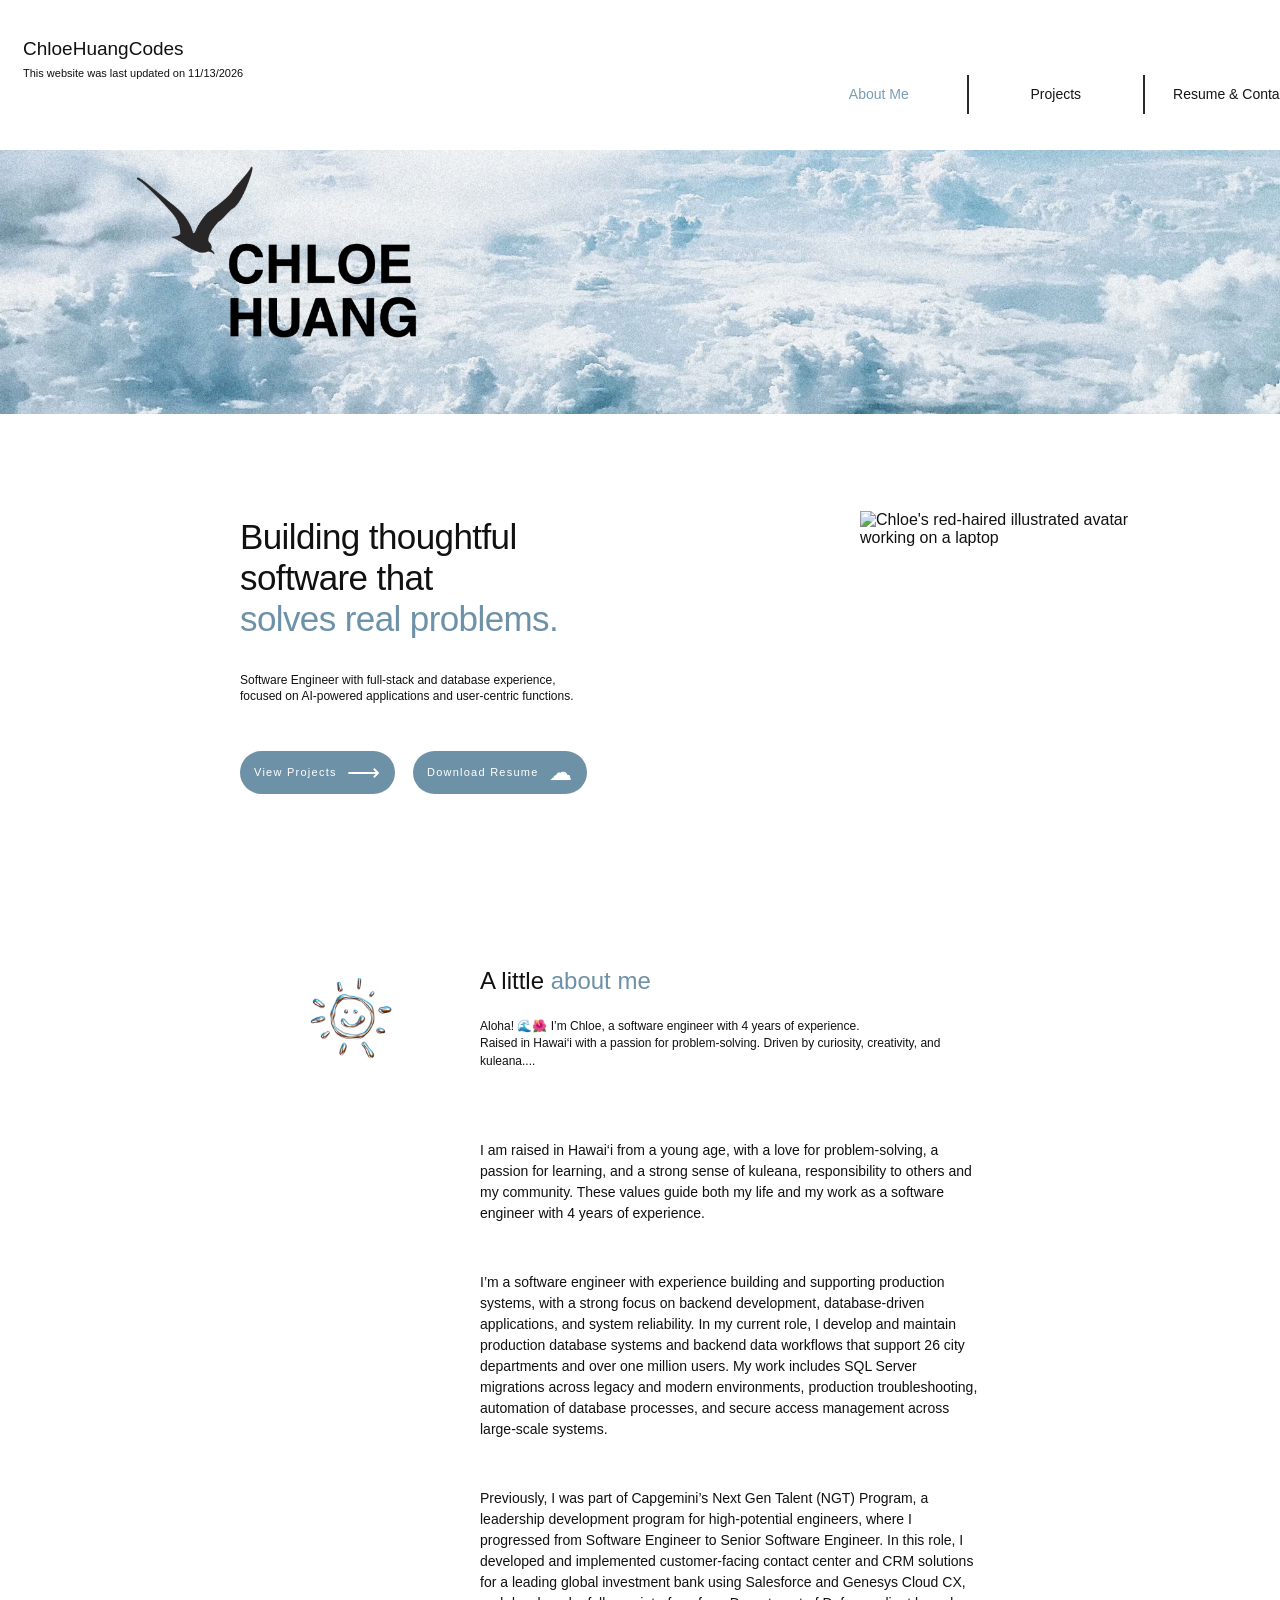
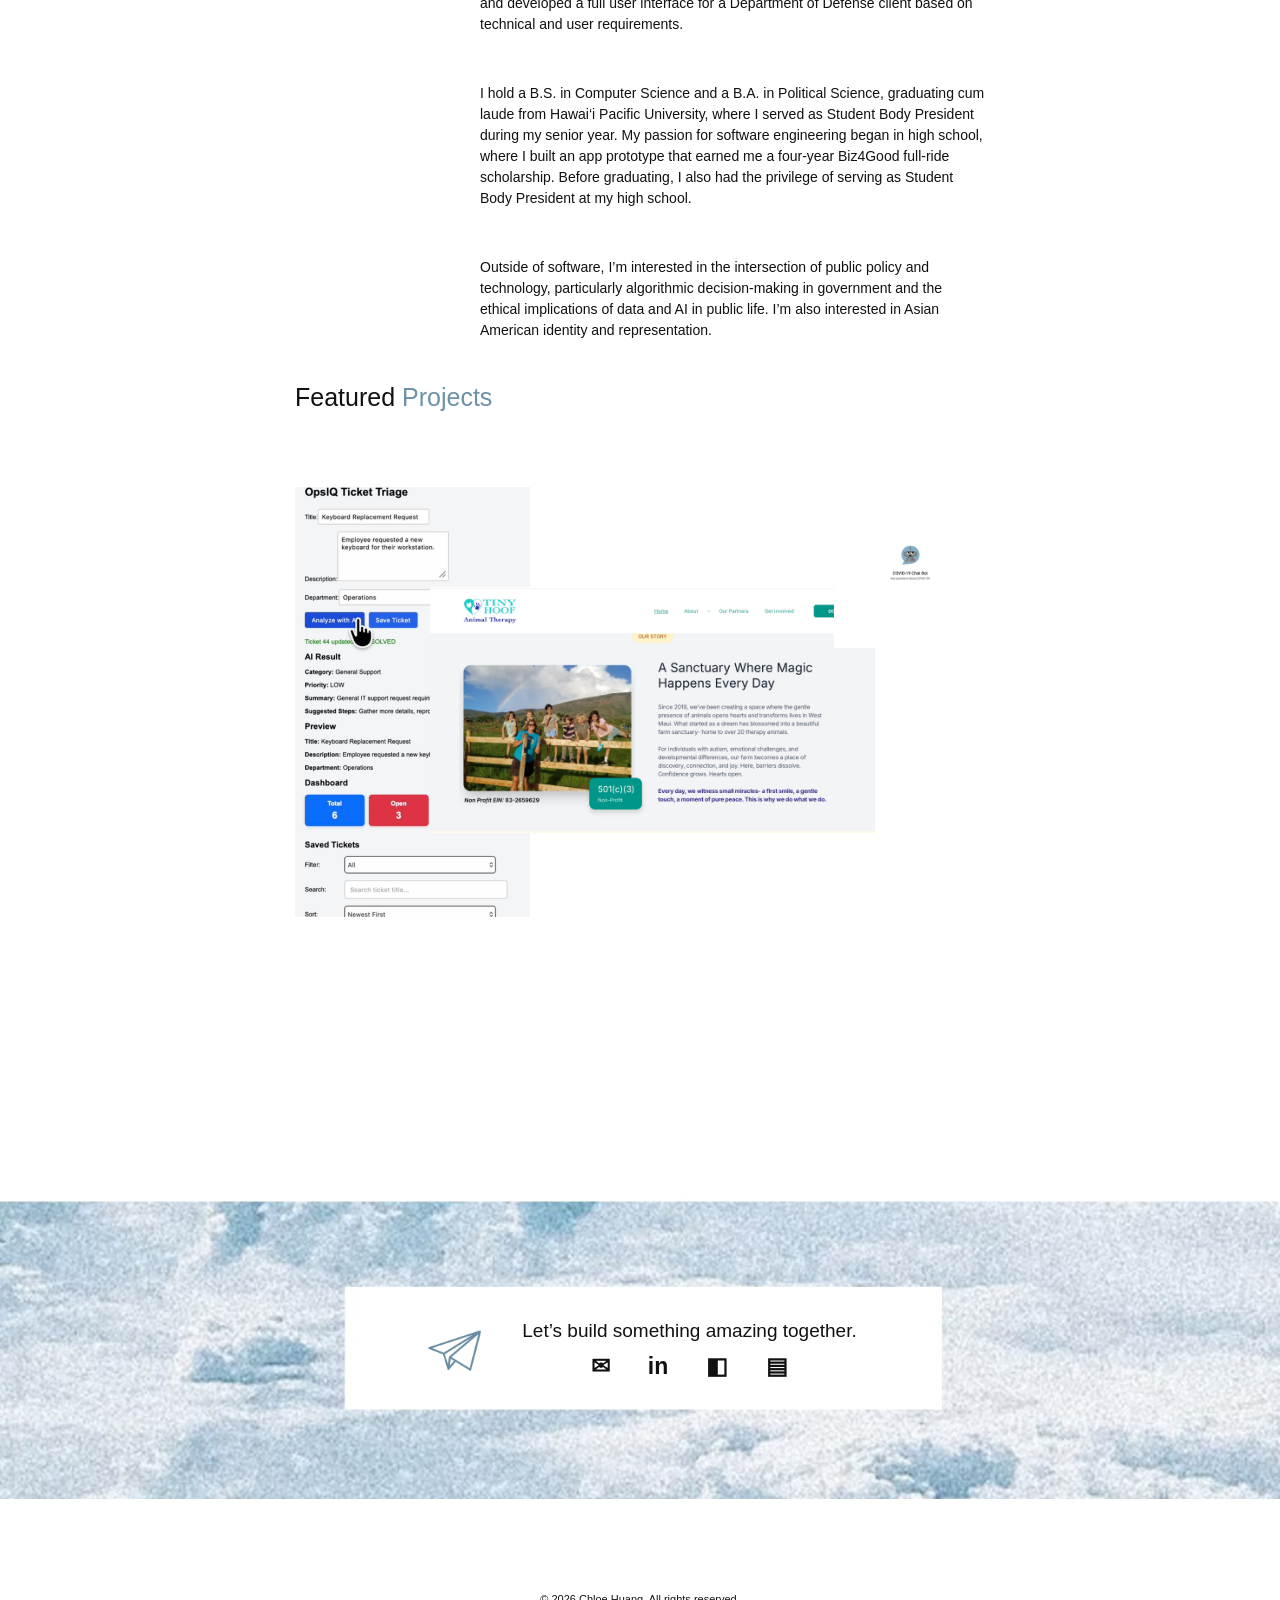
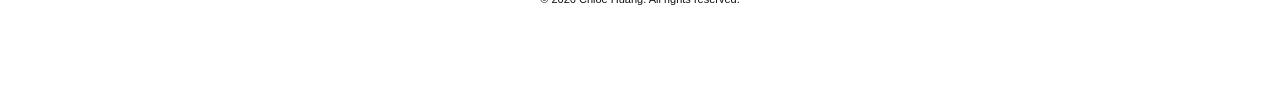
==== commit b3a51643: "Add files via upload" ====
--- a/index.html
+++ b/index.html
@@ -1,150 +1,128 @@
 <!doctype html>
-<html lang="en">
-<head>
-<meta charset="utf-8">
-<meta name="viewport" content="width=device-width, initial-scale=1">
-<meta name="description" content="Real-Time Conversational AI COVID-19 Chatbot project by Chloe Huang.">
-<title>COVID-19 Chatbot | ChloeHuangCodes</title>
+<html lang="en"><head><meta charset="utf-8"><meta name="viewport" content="width=device-width, initial-scale=1">
+<meta name="description" content="Chloe Huang | Software Engineer, portfolio and projects">
+<title>About Me | ChloeHuangCodes</title>
 <style>
-:root{--accent:#679dca;--ink:#111;--soft:#e0e9eb}
-*{box-sizing:border-box}
-html{scroll-behavior:smooth}
-body{margin:0;color:var(--ink);background:#fff;font-family:"Helvetica Neue",Helvetica,Arial,sans-serif;font-size:14px;font-weight:300;-webkit-font-smoothing:antialiased}
-a{color:inherit}a:focus-visible,button:focus-visible{outline:2px solid var(--accent);outline-offset:3px}
-/* Same page header and project dropdown as the finished portfolio */
-.site-header{height:164px;padding:39px 30px 0;display:flex;justify-content:space-between;align-items:flex-start;gap:24px;position:relative;z-index:10}
-.brand{font-size:19px;line-height:1.15;text-decoration:none;font-weight:400;display:block}
-.updated{font-size:10.5px;margin-top:9px}
-.portfolio-nav{display:flex;align-items:stretch;gap:0;width:auto;margin-top:2px;position:relative;z-index:20;font-family:"Helvetica Neue",Helvetica,Arial,sans-serif;font-size:14px;font-weight:300}
-.nav-entry{display:flex;align-items:center;justify-content:center;position:relative;flex:0 0 176px;min-height:39px;padding:9px 13px;text-align:center;text-decoration:none;font-size:14px;font-weight:300;line-height:1.35;white-space:nowrap;border:0;background:transparent;cursor:pointer}
-.nav-entry+.nav-entry{border-left:2px solid #2a2a2a}
-.portfolio-dropdown-wrap{padding:0;cursor:default}
-.portfolio-trigger{width:100%;height:100%;min-height:39px;padding:9px 13px;display:flex;align-items:center;justify-content:center;border:0;background:none;color:#789db7;font:inherit;cursor:pointer}
-.portfolio-trigger[aria-expanded="true"]{color:#679dca}
-.portfolio-menu[hidden]{display:none!important}
-.portfolio-menu{position:absolute;top:100%;left:0;z-index:100;width:315px;max-width:calc(100vw - 30px);background:#fff;border:1px solid #888;box-shadow:0 5px 13px #0002}
-.portfolio-menu a{display:flex;align-items:center;justify-content:center;min-height:51px;padding:11px 14px;border:0;text-decoration:none;color:#111;font-size:14px;font-weight:300;line-height:1.3;text-align:center;white-space:normal}
-.portfolio-menu a+a{border-top:1px solid #888}
-.portfolio-menu a:hover,.portfolio-menu a:focus-visible{background:#f0f6f9;color:#679dca}
-.portfolio-menu a.current{color:#679dca;background:#f3f8fb}
-/* Wix detail-page layout: a tall cloud column, with text on the right. */
-.detail-layout{display:grid;grid-template-columns:minmax(0,31%) minmax(0,38%);column-gap:14%;align-items:stretch;margin:0 4.15%}
-.visual-rail{min-height:1530px;background:#c3dce9 url('../assets/covid-cloud-rail.jpg') center top/cover no-repeat}
-.content{padding:32px 0 107px;min-width:0;font-size:14px;font-weight:300;line-height:1.36}
-.eyebrow{color:var(--accent);font-size:17px;font-weight:600;margin:0 0 29px}
-h1{font-size:52px;line-height:1.17;letter-spacing:-.02em;font-weight:700;margin:0 0 42px;max-width:660px}
-.live-link{display:inline-block;color:#f33;font-size:19px;font-weight:600;text-decoration:underline;margin:0 0 42px}
-.intro{max-width:645px;color:#333}
-.intro p{margin:0 0 19px;line-height:1.37}
-.intro a,.special a{color:#366dc6;text-decoration:underline;overflow-wrap:anywhere}
-.section-title{font-size:14px;font-weight:600;color:#3f9bd3;line-height:1.3;margin:0 0 22px}
-.stack-section{margin-top:93px}
-.stack-grid{display:grid;grid-template-columns:repeat(2,minmax(0,1fr));gap:2px 35px;max-width:370px;line-height:1.8}
-.info-row{display:grid;grid-template-columns:minmax(0,1.06fr) minmax(0,.94fr);gap:72px;margin-top:103px}
-.info-row ul,.special ul{margin:0;padding-left:25px}
-.info-row li,.special li{margin:0 0 5px;line-height:1.38}
-.special{margin-top:90px;max-width:380px}
-.copyright{height:210px;background:#ebe9e9;display:flex;justify-content:center;align-items:center;font-size:11px}
-@media(max-width:1150px){
- .detail-layout{grid-template-columns:minmax(0,40%) minmax(0,51%);gap:7%;margin:0 3%}
- .visual-rail{min-height:1280px}
- h1{font-size:clamp(34px,4vw,52px)}
- .info-row{gap:26px}
- .nav-entry{flex-basis:150px}
+:root{--blue:#6d91a7;--ink:#111}*{box-sizing:border-box}html{scroll-behavior:smooth}body{margin:0;background:#fff;color:var(--ink);font-family:Arial,Helvetica,sans-serif}a{color:inherit}a:focus-visible{outline:3px solid var(--blue);outline-offset:4px}
+header{height:150px;display:flex;align-items:flex-start;justify-content:space-between;padding:38px 2% 0 1.8%;gap:20px}header .brand a{font-size:19px;text-decoration:none;display:block}header .brand small{display:block;font-size:11px;margin-top:7px}nav{display:flex;align-items:center;margin-top:4px}nav a{min-width:180px;text-align:center;text-decoration:none;font-size:15px;padding:6px 14px}nav a+a{border-left:2px solid #333}nav a.active{color:var(--blue)}
+.cloud-banner{height:264px;background:#cee3f1 url('assets/cloud-banner.png') center/cover no-repeat}
+.inner{max-width:1040px;margin:0 auto}.hero{min-height:483px;display:grid;grid-template-columns: minmax(0,1fr) 300px;column-gap:70px;align-items:center;padding:30px 0}.hero-copy{padding-left:120px}.hero h1{font-size:35px;font-weight:400;line-height:1.17;letter-spacing:-.6px;margin:0 0 32px}.accent{color:var(--blue)}.hero p{font-size:12px;line-height:1.35;margin:0;max-width:405px}.hero .avatar{width:270px;height:290px;object-fit:contain;justify-self:start}.actions{display:flex;gap:18px;margin-top:46px;white-space:nowrap}.actions a{background:var(--blue);color:white;display:inline-flex;align-items:center;gap:10px;border-radius:40px;font-size:11px;letter-spacing:1.25px;text-decoration:none;padding:10px 14px;min-height:42px}.actions span{font-size:23px;line-height:1}
+.about{min-height:400px;padding:70px 0 20px;display:grid;grid-template-columns:140px 1fr;column-gap:45px;max-width:690px;align-items:start}.about .sun{width:115px;object-fit:contain;margin-top:0}.about h2{font-weight:400;font-size:24px;margin:0 0 23px}.about p{font-size:12px;line-height:1.45;margin:0 0 7px}.about .read-more{font-size:17px;font-weight:700}
+.featured{max-width:690px;margin:auto;padding-top:14px;min-height:830px}.featured h2{font-size:25px;font-weight:400;margin:0 0 65px}.projects-art{height:660px;position:relative}.art{position:absolute;display:block;transition:transform .18s ease;overflow:hidden}.art:hover{transform:scale(1.025);z-index:6}.art img{width:100%;height:100%;object-fit:contain;display:block}.art.opsiq{left:0;top:10px;width:235px;height:430px;z-index:1}.art.opsiq img{object-fit:cover;object-position:left top}.art.tiny{left:135px;top:85px;width:445px;height:295px;z-index:3}.art.covid{right:-4px;top:12px;width:155px;height:205px;z-index:4}
+.cloud-contact{background:#d8e9f1 url('assets/footer-cloud-temp.jpg') center/cover no-repeat;min-height:300px;display:flex;justify-content:center;align-items:center}.contact-box{background:white;min-width:570px;min-height:120px;display:flex;align-items:center;justify-content:center;gap:29px;padding:20px 35px}.contact-box .plane{width:70px;height:70px;object-fit:contain}.contact-box p{font-size:19px;margin:0 0 13px}.socials{display:flex;align-items:center;justify-content:center;gap:38px}.socials a{font-size:23px;text-decoration:none;font-weight:bold;line-height:1}.socials svg{width:24px;height:24px;display:block}.copyright{height:200px;display:grid;place-items:center;font-size:11px}
+@media(min-width:1450px){.inner{max-width:1040px}.hero-copy{padding-left:120px}.hero{column-gap:75px}}
+@media(max-width:1050px){.inner{max-width:780px}.hero{grid-template-columns:1fr 260px;gap:30px}.hero-copy{padding-left:35px}.hero .avatar{width:250px}.about,.featured{max-width:690px}}
+@media(max-width:700px){header{height:auto;min-height:125px;padding:22px 17px;flex-direction:column;gap:22px}header .brand a{font-size:19px}nav{margin:0;width:100%}nav a{flex:1;min-width:0;font-size:12px;padding:5px 7px}.cloud-banner{height:170px;background-position:center}.inner{padding-left:22px;padding-right:22px}.hero{display:flex;flex-direction:column-reverse;align-items:center;min-height:0;padding:35px 22px 75px;gap:22px}.hero .avatar{width:235px;height:245px}.hero-copy{padding:0}.hero h1{font-size:34px;margin-bottom:26px}.hero p{font-size:13px}.actions{flex-wrap:wrap;margin-top:30px;gap:10px}.about{display:block;min-height:0;padding:35px 22px 90px}.about .sun{width:94px;margin-bottom:15px}.featured{min-height:0;padding:25px 22px 90px}.featured h2{margin-bottom:30px}.projects-art{display:grid;gap:22px;height:auto}.art,.art.opsiq,.art.tiny,.art.covid{position:static;width:100%;height:auto;overflow:visible}.art img,.art.opsiq img{width:100%;height:auto;max-height:350px;object-fit:contain}.cloud-contact{min-height:240px}.contact-box{min-width:0;width:92%;padding:18px;gap:15px}.contact-box .plane{width:50px;height:50px}.contact-box p{font-size:15px}.socials{gap:23px}.copyright{height:130px}}
+</style><style>
+
+/* Click-to-open Projects navigation — consistent across all portfolio pages. */
+.portfolio-nav.portfolio-nav{display:flex;align-items:stretch;gap:0;width:auto;margin-top:2px;padding:0;max-width:none;font-family:"Helvetica Neue",Helvetica,Arial,sans-serif;font-size:14px;font-weight:300;position:relative;z-index:30}
+.portfolio-nav .nav-entry{display:flex;align-items:center;justify-content:center;position:relative;flex:0 0 176px;min-width:0;min-height:39px;padding:9px 13px;border:0;background:transparent;text-align:center;color:#161616;font-family:inherit;font-size:14px;font-weight:300;line-height:1.35;text-decoration:none;white-space:nowrap;cursor:pointer}
+.portfolio-nav .nav-entry + .nav-entry{border-left:2px solid #2a2a2a}
+.portfolio-nav .portfolio-dropdown-wrap{padding:0;cursor:default}
+.portfolio-nav .portfolio-trigger{width:100%;height:100%;min-height:39px;padding:9px 13px;display:flex;align-items:center;justify-content:center;background:none;border:0;color:inherit;font:inherit;line-height:1.35;cursor:pointer}
+.portfolio-nav .nav-entry.current,.portfolio-nav .portfolio-trigger.current,.portfolio-nav .portfolio-trigger[aria-expanded="true"]{color:#789db7}
+.portfolio-nav .portfolio-trigger:focus-visible,.portfolio-nav .nav-entry:focus-visible,.portfolio-nav .portfolio-menu a:focus-visible{outline:2px solid #679dca;outline-offset:2px}
+.portfolio-nav .portfolio-menu[hidden]{display:none!important}
+.portfolio-nav .portfolio-menu{position:absolute;top:100%;left:0;z-index:100;display:block;width:315px;max-width:calc(100vw - 30px);margin:0;background:#fff;border:1px solid #888;box-shadow:0 5px 13px rgba(0,0,0,.12)}
+.portfolio-nav .portfolio-menu a{display:flex;align-items:center;justify-content:center;width:100%;min-width:0;height:auto;min-height:51px;margin:0;padding:11px 14px;border:0;background:#fff;color:#111;text-align:center;text-decoration:none;font-family:inherit;font-size:14px;font-weight:300;line-height:1.3;white-space:normal;flex:none}
+.portfolio-nav .portfolio-menu a+a{border:0;border-top:1px solid #888}
+.portfolio-nav .portfolio-menu a:hover,.portfolio-nav .portfolio-menu a:focus-visible{background:#f0f6f9;color:#679dca}
+.portfolio-nav .portfolio-menu a.current,.portfolio-nav .portfolio-menu a[aria-current="page"]{color:#679dca;background:#f3f8fb}
+/* Only the Resume page uses an older stylesheet; align its header with the other pages. */
+body:not(.home-page) header.resume-header{height:150px;padding:39px 30px 0;display:flex;justify-content:space-between;align-items:flex-start;gap:24px;position:relative;top:auto;z-index:20;border-bottom:0;background:white}
+.resume-header .resume-brand{font-family:"Helvetica Neue",Helvetica,Arial,sans-serif;font-weight:300;font-size:19px;line-height:1.15;text-decoration:none;letter-spacing:0}
+.resume-header .resume-updated{font-family:"Helvetica Neue",Helvetica,Arial,sans-serif;font-size:10.5px;font-weight:300;margin-top:9px;color:#111;padding:0;text-align:left}
+body:not(.home-page) header.resume-header .portfolio-nav{max-width:none;margin:2px 0 0;padding:0;display:flex;justify-content:flex-start;gap:0}
+@media(max-width:700px){
+ .portfolio-nav.portfolio-nav{width:100%;margin-top:10px;justify-content:space-between}
+ .portfolio-nav .nav-entry{flex:1 1 33.333%;min-width:0;min-height:34px;padding:7px 4px;font-size:12px}
+ .portfolio-nav .portfolio-trigger{font-size:12px;min-height:34px;padding:7px 4px}
+ .portfolio-nav .portfolio-menu{left:50%;transform:translateX(-50%);width:min(315px,calc(100vw - 28px))}
+ .portfolio-nav .portfolio-menu a{font-size:13px;min-height:48px}
+ body:not(.home-page) header.resume-header{height:auto;min-height:126px;padding:22px 18px;display:block}
+ body:not(.home-page) header.resume-header .portfolio-nav{margin-top:22px;width:100%}
 }
-@media(max-width:700px){
- .site-header{height:auto;min-height:126px;padding:22px 18px;display:block}
- .portfolio-nav{margin-top:22px;width:100%;justify-content:space-between}
- .nav-entry{flex:1 1 33.33%;min-width:0;min-height:34px;padding:7px 4px;font-size:12px}
- .portfolio-trigger{font-size:12px;min-height:34px;padding:7px 4px}
- .portfolio-menu{left:50%;transform:translateX(-50%);width:min(315px,calc(100vw - 28px))}
- .portfolio-menu a{font-size:13px;min-height:48px}
- .detail-layout{display:flex;flex-direction:column;margin:0}
- .content{order:1;padding:35px 22px 68px}
- .visual-rail{order:2;min-height:180px;background-position:center center}
- .eyebrow{font-size:14px;margin-bottom:18px}
- h1{font-size:35px;margin-bottom:28px}
- .live-link{font-size:17px;margin-bottom:29px}
- .stack-section{margin-top:46px}
- .info-row{margin-top:54px;gap:35px;grid-template-columns:1fr}
- .special{margin-top:55px}
- .copyright{height:130px}
+
+/* Desktop homepage: move only the navigation inward (to the left).
+   Leave header height, banner, hero, avatar, and content unchanged. */
+@media (min-width: 701px) {
+  header > nav.portfolio-nav.portfolio-nav {
+    transform: translateY(35px);
+  }
 }
+@media (min-width: 1100px) {
+  header > nav.portfolio-nav.portfolio-nav {
+    position: relative;
+    right: clamp(90px, 12vw, 250px);
+  }
+}
+
+/* About Me: the full biography is always visible. */
+.about-expanded{margin-top:70px}
+.about .about-expanded p{font-family:"Helvetica Neue",Helvetica,Arial,sans-serif;font-weight:300;font-size:14px;line-height:1.5;margin:0 0 48px}
+.about .about-expanded p:last-child{margin-bottom:8px}
+@media(max-width:700px){.about-expanded{margin-top:40px}.about .about-expanded p{margin-bottom:28px}}
 </style>
-</head>
-<body>
-<header class="site-header">
-  <div><a class="brand" href="../">ChloeHuangCodes</a><div class="updated">This website was last updated on 11/13/2026</div></div>
-  <nav class="portfolio-nav" aria-label="Main navigation">
-    <a class="nav-entry" href="../">About Me</a>
-    <div class="nav-entry portfolio-dropdown-wrap">
-      <button class="portfolio-trigger" type="button" aria-expanded="false" aria-haspopup="true" aria-controls="portfolio-project-menu">Projects</button>
-      <div class="portfolio-menu" id="portfolio-project-menu" hidden>
-        <a href="../opsiq-ai-ticket-triage/">OpsIQ AI Ticket Triage</a>
-        <a href="../tiny-hoof-website/">Tiny Hoof Website</a>
-        <a href="./" class="current" aria-current="page">COVID-19 AI Chatbot</a>
+</head><body>
+<header><div class="brand"><a href="./">ChloeHuangCodes</a><small>This website was last updated on 11/13/2026</small></div><nav class="nav portfolio-nav" aria-label="Main navigation">
+  <a class="nav-entry current" aria-current="page" href="./">About Me</a>
+  <div class="nav-entry portfolio-dropdown-wrap">
+    <button class="portfolio-trigger" type="button" aria-expanded="false" aria-haspopup="true" aria-controls="portfolio-project-menu">Projects</button>
+    <div class="portfolio-menu" id="portfolio-project-menu" hidden>
+      <a href="opsiq-ai-ticket-triage/">OpsIQ AI Ticket Triage</a><a href="tiny-hoof-website/">Tiny Hoof Website</a><a href="covid19-ai-chatbot/">COVID-19 AI Chatbot</a>
+    </div>
+  </div>
+  <a class="nav-entry" href="lead-collection/">Resume &amp; Contact</a>
+</nav></header>
+<main>
+<section class="cloud-banner" aria-label="Cloud banner featuring Chloe Huang's name and a black bird silhouette"></section>
+<section class="hero inner"><div class="hero-copy"><h1>Building thoughtful<br>software that<br><span class="accent">solves real problems.</span></h1><p>Software Engineer with full-stack and database experience,<br> focused on AI-powered applications and user-centric functions.</p><div class="actions"><a href="general-5/">View Projects <span aria-hidden="true">⟶</span></a><a href="lead-collection/">Download Resume <span aria-hidden="true">☁</span></a></div></div><img class="avatar" src="assets/chloe-avatar-original.jpg" alt="Chloe's red-haired illustrated avatar working on a laptop"></section>
+<section class="about inner">
+  <img class="sun" src="assets/sun-icon.png" alt="Smiling hand-drawn sun">
+  <div>
+    <h2>A little <span class="accent">about me</span></h2>
+    <p>Aloha! 🌊🌺 I’m Chloe, a software engineer with 4 years of experience.<br>Raised in Hawai‘i with a passion for problem-solving. Driven by curiosity, creativity, and kuleana....</p>
+
+    <div class="about-expanded">
+      <p>I am raised in Hawai‘i from a young age, with a love for problem-solving, a passion for learning, and a strong sense of kuleana, responsibility to others and my community. These values guide both my life and my work as a software engineer with 4 years of experience.</p>
+
+      <p>I’m a software engineer with experience building and supporting production systems, with a strong focus on backend development, database-driven applications, and system reliability. In my current role, I develop and maintain production database systems and backend data workflows that support 26 city departments and over one million users. My work includes SQL Server migrations across legacy and modern environments, production troubleshooting, automation of database processes, and secure access management across large-scale systems.</p>
+
+      <p>Previously, I was part of Capgemini’s Next Gen Talent (NGT) Program, a leadership development program for high-potential engineers, where I progressed from Software Engineer to Senior Software Engineer. In this role, I developed and implemented customer-facing contact center and CRM solutions for a leading global investment bank using Salesforce and Genesys Cloud CX, and developed a full user interface for a Department of Defense client based on technical and user requirements.</p>
+
+      <p>I hold a B.S. in Computer Science and a B.A. in Political Science, graduating cum laude from Hawai‘i Pacific University, where I served as Student Body President during my senior year. My passion for software engineering began in high school, where I built an app prototype that earned me a four-year Biz4Good full-ride scholarship. Before graduating, I also had the privilege of serving as Student Body President at my high school.</p>
+
+      <p>Outside of software, I’m interested in the intersection of public policy and technology, particularly algorithmic decision-making in government and the ethical implications of data and AI in public life. I’m also interested in Asian American identity and representation.</p>
       </div>
-    </div>
-    <a class="nav-entry" href="../lead-collection/">Resume &amp; Contact</a>
-  </nav>
-</header>
-<main class="detail-layout">
-  <aside class="visual-rail" aria-hidden="true"></aside>
-  <article class="content">
-    <p class="eyebrow">AI/NLP</p>
-    <h1>Real-Time<br>Conversational AI<br>COVID-19 Chatbot</h1>
-    <a class="live-link" href="https://bwarrend.github.io/covid-19_chatbot/" target="_blank" rel="noopener noreferrer">🚀▶️ Live Demo</a>
-
-    <div class="intro">
-      <p>This is a real-time interactive chatbot with a voice-to-text function to deliver updated COVID-19 related information. All information were from government official website to ensure the accuracy and credibility of information. All Information is extracted from the state’s websites: <a href="https://hawaiicovid19.com/" target="_blank" rel="noopener noreferrer">https://hawaiicovid19.com/</a> and <a href="https://health.hawaii.gov/coronavirusdisease2019/" target="_blank" rel="noopener noreferrer">https://health.hawaii.gov/coronavirusdisease2019/</a>. In this 24-7 available app, you can ask the chatbot open-ended COVID-19 related questions and receive a response. The chatbot will provide an accurate answer to the user’s question or direct the user to the appropriate agency (DOH, DOT, physician, etc) for more information. This Chatbot will function on multiple platforms (desktop and mobile) and will NOT collect Personally identifiable information. In addition, the chatbot has voice-to-text capabilities.</p>
-    </div>
-
-    <section class="stack-section" aria-labelledby="stack-heading">
-      <h2 class="section-title" id="stack-heading">TECH STACK</h2>
-      <div class="stack-grid"><div>🌐 HTML/CSS</div><div>🟢 Vue</div><div>⚡ JavaScript</div><div>🎨 Sass</div></div>
-    </section>
-
-    <div class="info-row">
-      <section aria-labelledby="worked-heading">
-        <h2 class="section-title" id="worked-heading">WHAT I WORKED ON</h2>
-        <ul>
-          <li>Trained the chatbot with conversations and scenarios by implementing training agents like intents, phrases, actions, and responses into Dialogflow, a Google natural language understanding platform.</li>
-          <li>Architected conversational flow integrating 4 agents, 50 intents, 400 phrases, 50 actions, and 200 responses.</li>
-          <li>Installed the timestamp function that shows time zone, minutes, and seconds with JavaScript and Node.js.</li>
-          <li>Optimized chatbot accuracy by 10% through implementation of conversational AI components.</li>
-        </ul>
-      </section>
-      <section aria-labelledby="inside-heading">
-        <h2 class="section-title" id="inside-heading">INSIDE THE BUILD</h2>
-        <ul>
-          <li>Real-time COVID-19 updates</li>
-          <li>Government-verified information</li>
-          <li>Open-ended conversational Q&amp;A</li>
-          <li>Voice-to-text interaction</li>
-          <li>Desktop &amp; mobile support</li>
-          <li>Privacy-first experience</li>
-          <li>Available 24/7</li>
-        </ul>
-      </section>
-    </div>
-
-    <section class="special" aria-labelledby="mentions-heading">
-      <h2 class="section-title" id="mentions-heading">SPECIAL MENTIONS</h2>
-      <ul><li>Finalist of the 2020 Hawai‘i Annual Coding Challenge. 3-minute pitch video (<a href="https://www.youtube.com/watch?v=T1h239CrFpQ" target="_blank" rel="noopener noreferrer">Link</a>).</li></ul>
-    </section>
-  </article>
-</main>
-<footer><div class="copyright">© 2026 Chloe Huang. All rights reserved.</div></footer>
+  </div>
+</section>
+<section class="featured"><h2>Featured <span class="accent">Projects</span></h2><div class="projects-art"><a href="opsiq-ai-ticket-triage/" class="art opsiq" aria-label="OpsIQ Ticket Triage project"><img src="assets/opsiq-preview.jpg" alt="OpsIQ Ticket Triage project screenshot"></a><a href="tiny-hoof-website/" class="art tiny" aria-label="Tiny Hoof Website project"><img src="assets/tiny-hoof-preview.png" alt="Tiny Hoof Animal Therapy project screenshot"></a><a href="covid19-ai-chatbot/" class="art covid" aria-label="COVID-19 AI Chatbot project"><img src="assets/covid-chatbot-preview.png" alt="COVID-19 chatbot project screenshot"></a></div></section>
+<section class="cloud-contact"><div class="contact-box"><img class="plane" src="assets/paper-plane.png" alt="" aria-hidden="true"><div><p>Let’s build something amazing together.</p><div class="socials"><a href="lead-collection/" aria-label="Contact by email">✉</a><a href="https://www.linkedin.com/" aria-label="LinkedIn">in</a><a href="https://github.com/chloehuang2021" aria-label="GitHub">◧</a><a href="lead-collection/" aria-label="Resume">▤</a></div></div></div></section>
+</main><footer class="copyright">© 2026 Chloe Huang. All rights reserved.</footer>
 <script>
 (function(){
- const dropdown=document.querySelector('.portfolio-dropdown-wrap');
- const button=dropdown.querySelector('.portfolio-trigger');
- const menu=dropdown.querySelector('.portfolio-menu');
- function setOpen(open){button.setAttribute('aria-expanded',String(open));menu.hidden=!open;}
- button.addEventListener('click',function(event){event.stopPropagation();setOpen(button.getAttribute('aria-expanded')!=='true');});
- document.addEventListener('click',function(event){if(!dropdown.contains(event.target))setOpen(false);});
- document.addEventListener('keydown',function(event){if(event.key==='Escape'&&!menu.hidden){setOpen(false);button.focus();}});
+  const dropdown = document.querySelector('.portfolio-dropdown-wrap');
+  if (!dropdown) return;
+  const button = dropdown.querySelector('.portfolio-trigger');
+  const menu = dropdown.querySelector('.portfolio-menu');
+  function setOpen(open){
+    button.setAttribute('aria-expanded', String(open));
+    menu.hidden = !open;
+  }
+  button.addEventListener('click', function(event){
+    event.stopPropagation();
+    setOpen(button.getAttribute('aria-expanded') !== 'true');
+  });
+  document.addEventListener('click', function(event){
+    if (!dropdown.contains(event.target)) setOpen(false);
+  });
+  document.addEventListener('keydown', function(event){
+    if (event.key === 'Escape' && !menu.hidden){
+      setOpen(false);
+      button.focus();
+    }
+  });
 })();
 </script>
-</body>
-</html>
+</body></html>
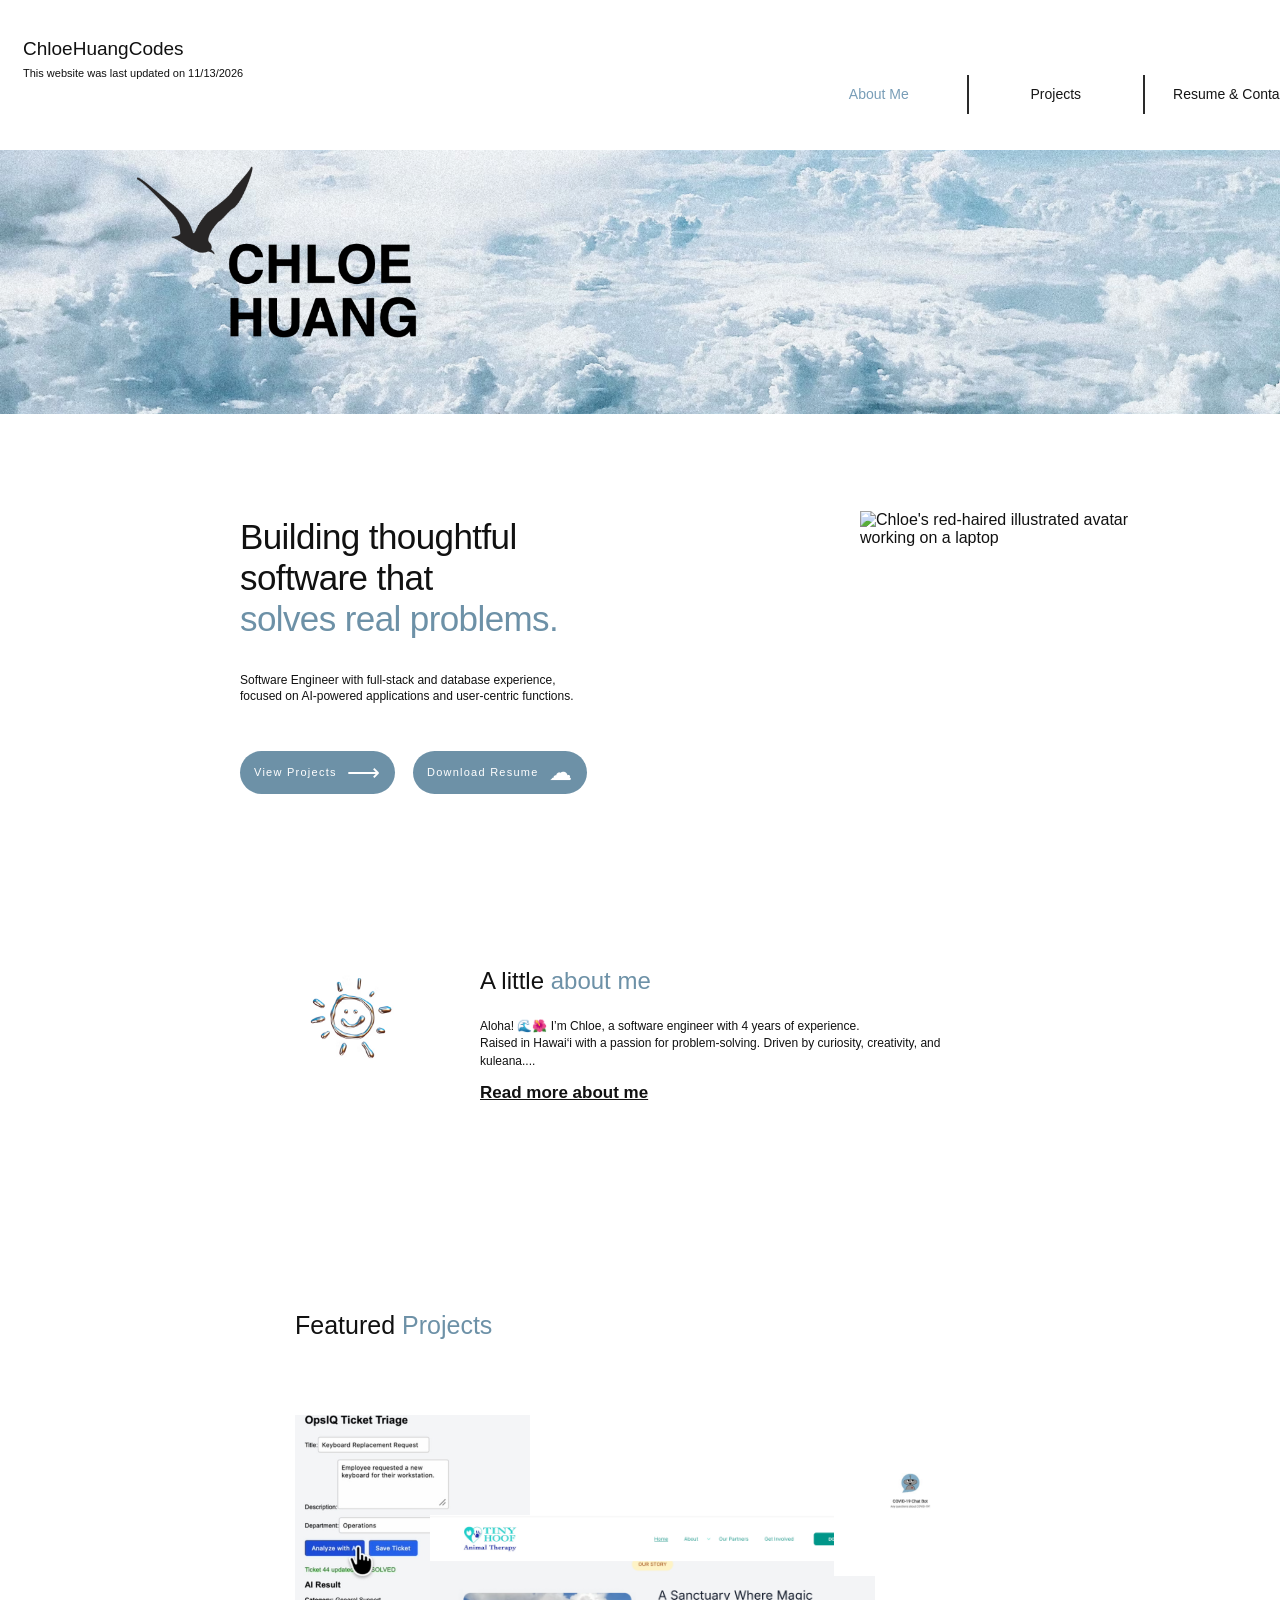
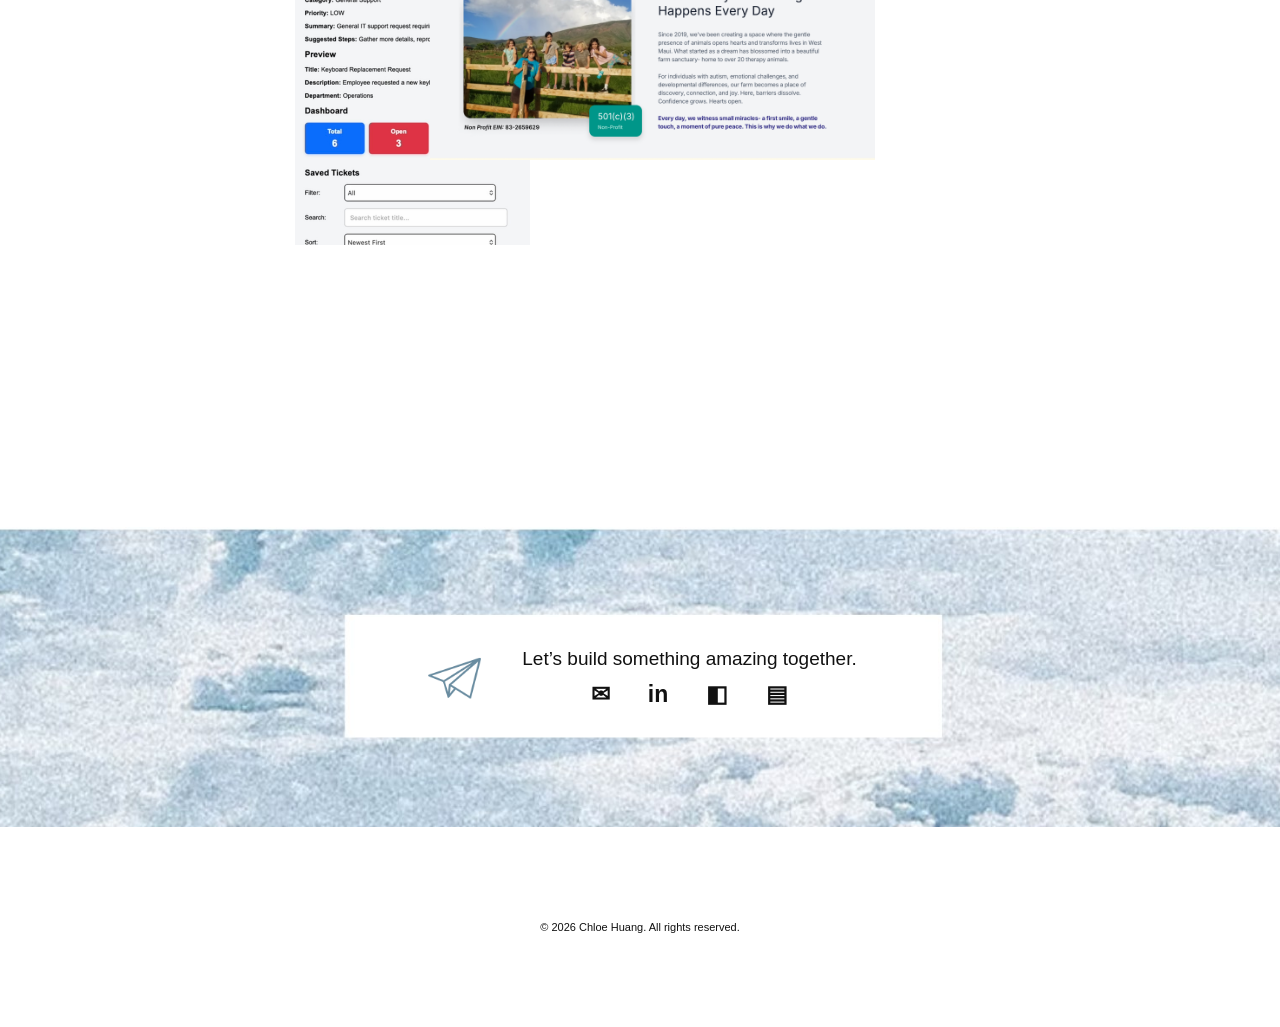
==== commit 90d3ad4d: "Add files via upload" ====
--- a/index.html
+++ b/index.html
@@ -13,6 +13,25 @@
 @media(min-width:1450px){.inner{max-width:1040px}.hero-copy{padding-left:120px}.hero{column-gap:75px}}
 @media(max-width:1050px){.inner{max-width:780px}.hero{grid-template-columns:1fr 260px;gap:30px}.hero-copy{padding-left:35px}.hero .avatar{width:250px}.about,.featured{max-width:690px}}
 @media(max-width:700px){header{height:auto;min-height:125px;padding:22px 17px;flex-direction:column;gap:22px}header .brand a{font-size:19px}nav{margin:0;width:100%}nav a{flex:1;min-width:0;font-size:12px;padding:5px 7px}.cloud-banner{height:170px;background-position:center}.inner{padding-left:22px;padding-right:22px}.hero{display:flex;flex-direction:column-reverse;align-items:center;min-height:0;padding:35px 22px 75px;gap:22px}.hero .avatar{width:235px;height:245px}.hero-copy{padding:0}.hero h1{font-size:34px;margin-bottom:26px}.hero p{font-size:13px}.actions{flex-wrap:wrap;margin-top:30px;gap:10px}.about{display:block;min-height:0;padding:35px 22px 90px}.about .sun{width:94px;margin-bottom:15px}.featured{min-height:0;padding:25px 22px 90px}.featured h2{margin-bottom:30px}.projects-art{display:grid;gap:22px;height:auto}.art,.art.opsiq,.art.tiny,.art.covid{position:static;width:100%;height:auto;overflow:visible}.art img,.art.opsiq img{width:100%;height:auto;max-height:350px;object-fit:contain}.cloud-contact{min-height:240px}.contact-box{min-width:0;width:92%;padding:18px;gap:15px}.contact-box .plane{width:50px;height:50px}.contact-box p{font-size:15px}.socials{gap:23px}.copyright{height:130px}}
+
+/* About Me: expandable biography (collapsed until the visitor clicks) */
+.about #about-full-bio[hidden] { display: none !important; }
+.about .about-toggle {
+  display: inline-block;
+  appearance: none;
+  -webkit-appearance: none;
+  border: none;
+  background: transparent;
+  color: #111;
+  margin: 4px 0 0;
+  padding: 0;
+  font: 700 17px/1.4 Arial, Helvetica, sans-serif;
+  text-align: left;
+  text-decoration: underline;
+  cursor: pointer;
+}
+.about .about-toggle:hover { color: var(--blue); }
+.about .about-toggle:focus-visible { outline: 2px solid var(--blue); outline-offset: 4px; }
 </style><style>
 
 /* Click-to-open Projects navigation — consistent across all portfolio pages. */
@@ -84,7 +103,7 @@
     <h2>A little <span class="accent">about me</span></h2>
     <p>Aloha! 🌊🌺 I’m Chloe, a software engineer with 4 years of experience.<br>Raised in Hawai‘i with a passion for problem-solving. Driven by curiosity, creativity, and kuleana....</p>
 
-    <div class="about-expanded">
+    <div class="about-expanded" id="about-full-bio" hidden>
       <p>I am raised in Hawai‘i from a young age, with a love for problem-solving, a passion for learning, and a strong sense of kuleana, responsibility to others and my community. These values guide both my life and my work as a software engineer with 4 years of experience.</p>
 
       <p>I’m a software engineer with experience building and supporting production systems, with a strong focus on backend development, database-driven applications, and system reliability. In my current role, I develop and maintain production database systems and backend data workflows that support 26 city departments and over one million users. My work includes SQL Server migrations across legacy and modern environments, production troubleshooting, automation of database processes, and secure access management across large-scale systems.</p>
@@ -95,6 +114,11 @@
 
       <p>Outside of software, I’m interested in the intersection of public policy and technology, particularly algorithmic decision-making in government and the ethical implications of data and AI in public life. I’m also interested in Asian American identity and representation.</p>
       </div>
+    <button type="button" class="about-toggle" id="about-toggle"
+      aria-expanded="false" aria-controls="about-full-bio"
+      onclick="var bio=document.getElementById('about-full-bio');var expand=bio.hidden;bio.hidden=!expand;this.setAttribute('aria-expanded', String(expand));this.textContent=expand?'Read less':'Read more about me';">
+      Read more about me
+    </button>
   </div>
 </section>
 <section class="featured"><h2>Featured <span class="accent">Projects</span></h2><div class="projects-art"><a href="opsiq-ai-ticket-triage/" class="art opsiq" aria-label="OpsIQ Ticket Triage project"><img src="assets/opsiq-preview.jpg" alt="OpsIQ Ticket Triage project screenshot"></a><a href="tiny-hoof-website/" class="art tiny" aria-label="Tiny Hoof Website project"><img src="assets/tiny-hoof-preview.png" alt="Tiny Hoof Animal Therapy project screenshot"></a><a href="covid19-ai-chatbot/" class="art covid" aria-label="COVID-19 AI Chatbot project"><img src="assets/covid-chatbot-preview.png" alt="COVID-19 chatbot project screenshot"></a></div></section>
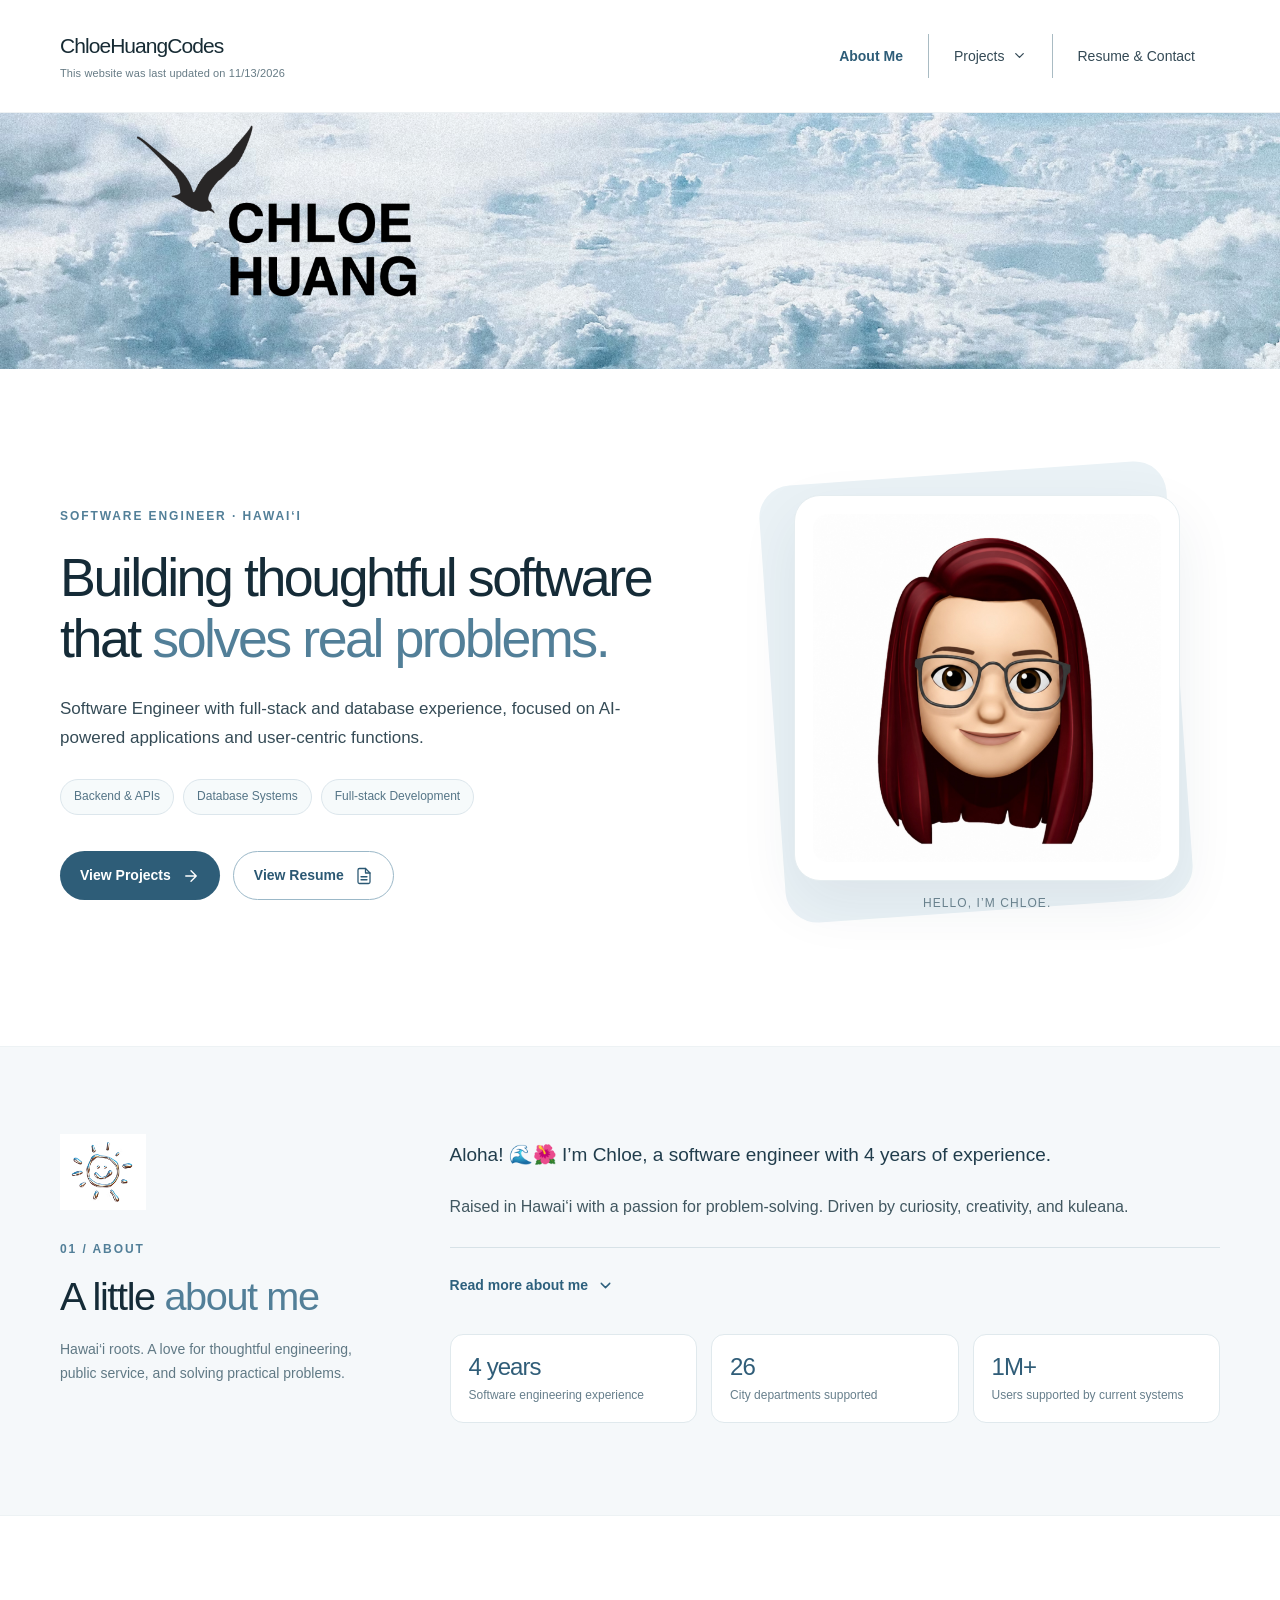
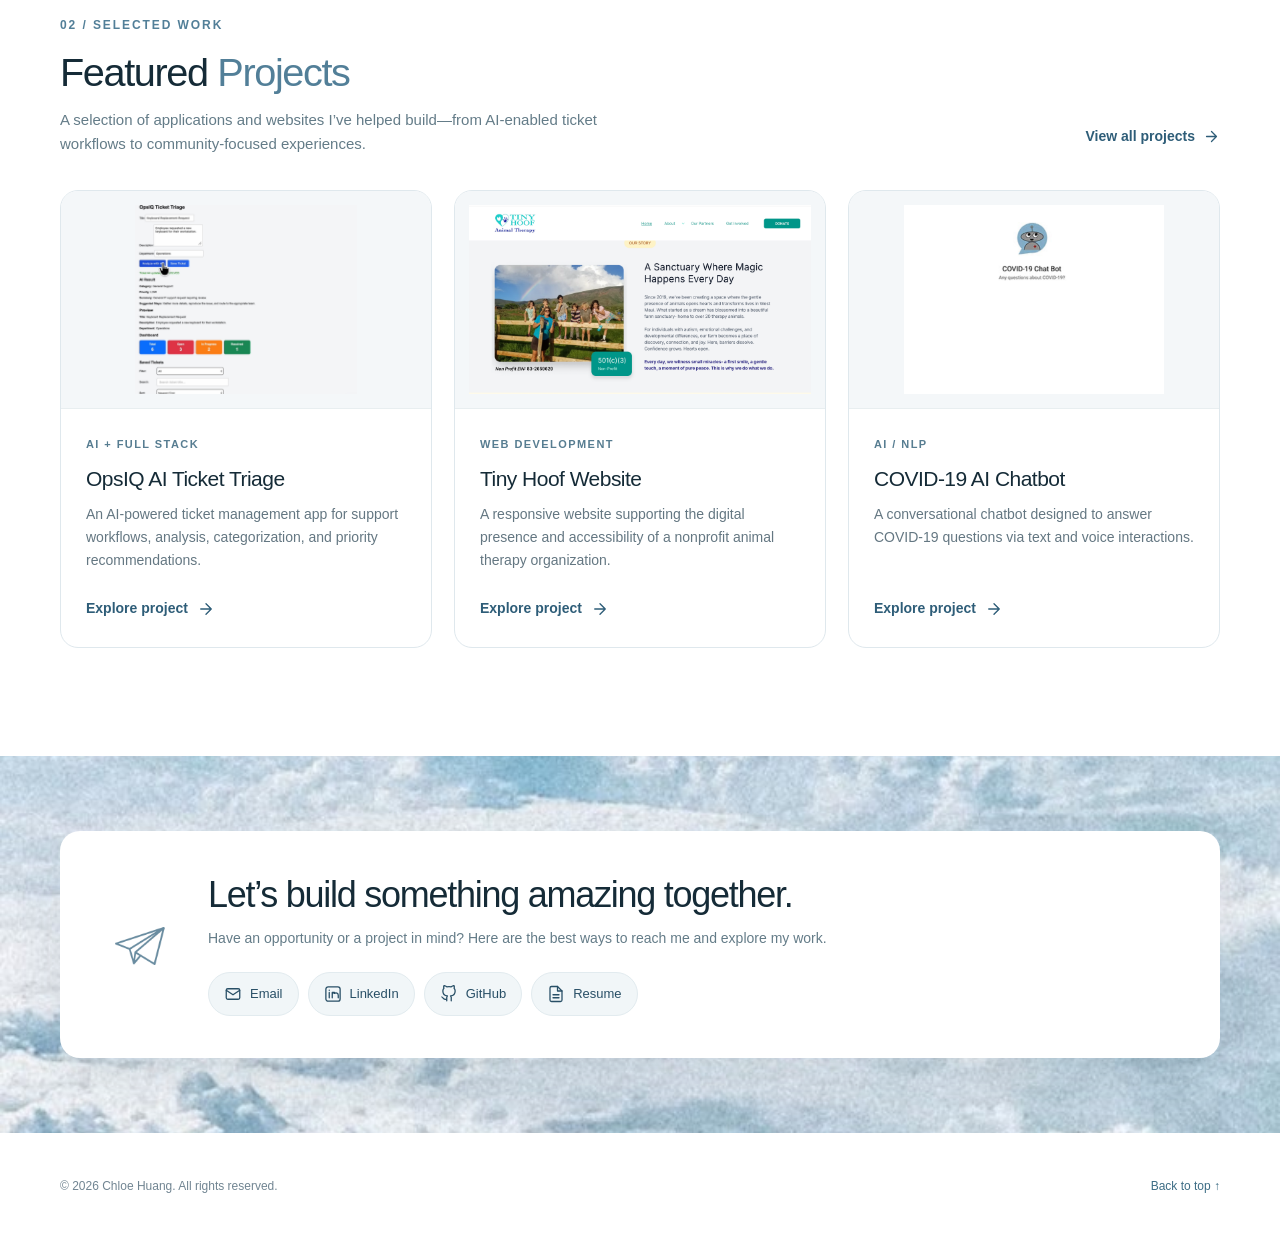
==== commit 10e81b06: "Add files via upload" ====
--- a/index.html
+++ b/index.html
@@ -1,152 +1,205 @@
 <!doctype html>
-<html lang="en"><head><meta charset="utf-8"><meta name="viewport" content="width=device-width, initial-scale=1">
-<meta name="description" content="Chloe Huang | Software Engineer, portfolio and projects">
-<title>About Me | ChloeHuangCodes</title>
-<style>
-:root{--blue:#6d91a7;--ink:#111}*{box-sizing:border-box}html{scroll-behavior:smooth}body{margin:0;background:#fff;color:var(--ink);font-family:Arial,Helvetica,sans-serif}a{color:inherit}a:focus-visible{outline:3px solid var(--blue);outline-offset:4px}
-header{height:150px;display:flex;align-items:flex-start;justify-content:space-between;padding:38px 2% 0 1.8%;gap:20px}header .brand a{font-size:19px;text-decoration:none;display:block}header .brand small{display:block;font-size:11px;margin-top:7px}nav{display:flex;align-items:center;margin-top:4px}nav a{min-width:180px;text-align:center;text-decoration:none;font-size:15px;padding:6px 14px}nav a+a{border-left:2px solid #333}nav a.active{color:var(--blue)}
-.cloud-banner{height:264px;background:#cee3f1 url('assets/cloud-banner.png') center/cover no-repeat}
-.inner{max-width:1040px;margin:0 auto}.hero{min-height:483px;display:grid;grid-template-columns: minmax(0,1fr) 300px;column-gap:70px;align-items:center;padding:30px 0}.hero-copy{padding-left:120px}.hero h1{font-size:35px;font-weight:400;line-height:1.17;letter-spacing:-.6px;margin:0 0 32px}.accent{color:var(--blue)}.hero p{font-size:12px;line-height:1.35;margin:0;max-width:405px}.hero .avatar{width:270px;height:290px;object-fit:contain;justify-self:start}.actions{display:flex;gap:18px;margin-top:46px;white-space:nowrap}.actions a{background:var(--blue);color:white;display:inline-flex;align-items:center;gap:10px;border-radius:40px;font-size:11px;letter-spacing:1.25px;text-decoration:none;padding:10px 14px;min-height:42px}.actions span{font-size:23px;line-height:1}
-.about{min-height:400px;padding:70px 0 20px;display:grid;grid-template-columns:140px 1fr;column-gap:45px;max-width:690px;align-items:start}.about .sun{width:115px;object-fit:contain;margin-top:0}.about h2{font-weight:400;font-size:24px;margin:0 0 23px}.about p{font-size:12px;line-height:1.45;margin:0 0 7px}.about .read-more{font-size:17px;font-weight:700}
-.featured{max-width:690px;margin:auto;padding-top:14px;min-height:830px}.featured h2{font-size:25px;font-weight:400;margin:0 0 65px}.projects-art{height:660px;position:relative}.art{position:absolute;display:block;transition:transform .18s ease;overflow:hidden}.art:hover{transform:scale(1.025);z-index:6}.art img{width:100%;height:100%;object-fit:contain;display:block}.art.opsiq{left:0;top:10px;width:235px;height:430px;z-index:1}.art.opsiq img{object-fit:cover;object-position:left top}.art.tiny{left:135px;top:85px;width:445px;height:295px;z-index:3}.art.covid{right:-4px;top:12px;width:155px;height:205px;z-index:4}
-.cloud-contact{background:#d8e9f1 url('assets/footer-cloud-temp.jpg') center/cover no-repeat;min-height:300px;display:flex;justify-content:center;align-items:center}.contact-box{background:white;min-width:570px;min-height:120px;display:flex;align-items:center;justify-content:center;gap:29px;padding:20px 35px}.contact-box .plane{width:70px;height:70px;object-fit:contain}.contact-box p{font-size:19px;margin:0 0 13px}.socials{display:flex;align-items:center;justify-content:center;gap:38px}.socials a{font-size:23px;text-decoration:none;font-weight:bold;line-height:1}.socials svg{width:24px;height:24px;display:block}.copyright{height:200px;display:grid;place-items:center;font-size:11px}
-@media(min-width:1450px){.inner{max-width:1040px}.hero-copy{padding-left:120px}.hero{column-gap:75px}}
-@media(max-width:1050px){.inner{max-width:780px}.hero{grid-template-columns:1fr 260px;gap:30px}.hero-copy{padding-left:35px}.hero .avatar{width:250px}.about,.featured{max-width:690px}}
-@media(max-width:700px){header{height:auto;min-height:125px;padding:22px 17px;flex-direction:column;gap:22px}header .brand a{font-size:19px}nav{margin:0;width:100%}nav a{flex:1;min-width:0;font-size:12px;padding:5px 7px}.cloud-banner{height:170px;background-position:center}.inner{padding-left:22px;padding-right:22px}.hero{display:flex;flex-direction:column-reverse;align-items:center;min-height:0;padding:35px 22px 75px;gap:22px}.hero .avatar{width:235px;height:245px}.hero-copy{padding:0}.hero h1{font-size:34px;margin-bottom:26px}.hero p{font-size:13px}.actions{flex-wrap:wrap;margin-top:30px;gap:10px}.about{display:block;min-height:0;padding:35px 22px 90px}.about .sun{width:94px;margin-bottom:15px}.featured{min-height:0;padding:25px 22px 90px}.featured h2{margin-bottom:30px}.projects-art{display:grid;gap:22px;height:auto}.art,.art.opsiq,.art.tiny,.art.covid{position:static;width:100%;height:auto;overflow:visible}.art img,.art.opsiq img{width:100%;height:auto;max-height:350px;object-fit:contain}.cloud-contact{min-height:240px}.contact-box{min-width:0;width:92%;padding:18px;gap:15px}.contact-box .plane{width:50px;height:50px}.contact-box p{font-size:15px}.socials{gap:23px}.copyright{height:130px}}
-
-/* About Me: expandable biography (collapsed until the visitor clicks) */
-.about #about-full-bio[hidden] { display: none !important; }
-.about .about-toggle {
-  display: inline-block;
-  appearance: none;
-  -webkit-appearance: none;
-  border: none;
-  background: transparent;
-  color: #111;
-  margin: 4px 0 0;
-  padding: 0;
-  font: 700 17px/1.4 Arial, Helvetica, sans-serif;
-  text-align: left;
-  text-decoration: underline;
-  cursor: pointer;
-}
-.about .about-toggle:hover { color: var(--blue); }
-.about .about-toggle:focus-visible { outline: 2px solid var(--blue); outline-offset: 4px; }
-</style><style>
-
-/* Click-to-open Projects navigation — consistent across all portfolio pages. */
-.portfolio-nav.portfolio-nav{display:flex;align-items:stretch;gap:0;width:auto;margin-top:2px;padding:0;max-width:none;font-family:"Helvetica Neue",Helvetica,Arial,sans-serif;font-size:14px;font-weight:300;position:relative;z-index:30}
-.portfolio-nav .nav-entry{display:flex;align-items:center;justify-content:center;position:relative;flex:0 0 176px;min-width:0;min-height:39px;padding:9px 13px;border:0;background:transparent;text-align:center;color:#161616;font-family:inherit;font-size:14px;font-weight:300;line-height:1.35;text-decoration:none;white-space:nowrap;cursor:pointer}
-.portfolio-nav .nav-entry + .nav-entry{border-left:2px solid #2a2a2a}
-.portfolio-nav .portfolio-dropdown-wrap{padding:0;cursor:default}
-.portfolio-nav .portfolio-trigger{width:100%;height:100%;min-height:39px;padding:9px 13px;display:flex;align-items:center;justify-content:center;background:none;border:0;color:inherit;font:inherit;line-height:1.35;cursor:pointer}
-.portfolio-nav .nav-entry.current,.portfolio-nav .portfolio-trigger.current,.portfolio-nav .portfolio-trigger[aria-expanded="true"]{color:#789db7}
-.portfolio-nav .portfolio-trigger:focus-visible,.portfolio-nav .nav-entry:focus-visible,.portfolio-nav .portfolio-menu a:focus-visible{outline:2px solid #679dca;outline-offset:2px}
-.portfolio-nav .portfolio-menu[hidden]{display:none!important}
-.portfolio-nav .portfolio-menu{position:absolute;top:100%;left:0;z-index:100;display:block;width:315px;max-width:calc(100vw - 30px);margin:0;background:#fff;border:1px solid #888;box-shadow:0 5px 13px rgba(0,0,0,.12)}
-.portfolio-nav .portfolio-menu a{display:flex;align-items:center;justify-content:center;width:100%;min-width:0;height:auto;min-height:51px;margin:0;padding:11px 14px;border:0;background:#fff;color:#111;text-align:center;text-decoration:none;font-family:inherit;font-size:14px;font-weight:300;line-height:1.3;white-space:normal;flex:none}
-.portfolio-nav .portfolio-menu a+a{border:0;border-top:1px solid #888}
-.portfolio-nav .portfolio-menu a:hover,.portfolio-nav .portfolio-menu a:focus-visible{background:#f0f6f9;color:#679dca}
-.portfolio-nav .portfolio-menu a.current,.portfolio-nav .portfolio-menu a[aria-current="page"]{color:#679dca;background:#f3f8fb}
-/* Only the Resume page uses an older stylesheet; align its header with the other pages. */
-body:not(.home-page) header.resume-header{height:150px;padding:39px 30px 0;display:flex;justify-content:space-between;align-items:flex-start;gap:24px;position:relative;top:auto;z-index:20;border-bottom:0;background:white}
-.resume-header .resume-brand{font-family:"Helvetica Neue",Helvetica,Arial,sans-serif;font-weight:300;font-size:19px;line-height:1.15;text-decoration:none;letter-spacing:0}
-.resume-header .resume-updated{font-family:"Helvetica Neue",Helvetica,Arial,sans-serif;font-size:10.5px;font-weight:300;margin-top:9px;color:#111;padding:0;text-align:left}
-body:not(.home-page) header.resume-header .portfolio-nav{max-width:none;margin:2px 0 0;padding:0;display:flex;justify-content:flex-start;gap:0}
-@media(max-width:700px){
- .portfolio-nav.portfolio-nav{width:100%;margin-top:10px;justify-content:space-between}
- .portfolio-nav .nav-entry{flex:1 1 33.333%;min-width:0;min-height:34px;padding:7px 4px;font-size:12px}
- .portfolio-nav .portfolio-trigger{font-size:12px;min-height:34px;padding:7px 4px}
- .portfolio-nav .portfolio-menu{left:50%;transform:translateX(-50%);width:min(315px,calc(100vw - 28px))}
- .portfolio-nav .portfolio-menu a{font-size:13px;min-height:48px}
- body:not(.home-page) header.resume-header{height:auto;min-height:126px;padding:22px 18px;display:block}
- body:not(.home-page) header.resume-header .portfolio-nav{margin-top:22px;width:100%}
-}
-
-/* Desktop homepage: move only the navigation inward (to the left).
-   Leave header height, banner, hero, avatar, and content unchanged. */
-@media (min-width: 701px) {
-  header > nav.portfolio-nav.portfolio-nav {
-    transform: translateY(35px);
-  }
-}
-@media (min-width: 1100px) {
-  header > nav.portfolio-nav.portfolio-nav {
-    position: relative;
-    right: clamp(90px, 12vw, 250px);
-  }
-}
-
-/* About Me: the full biography is always visible. */
-.about-expanded{margin-top:70px}
-.about .about-expanded p{font-family:"Helvetica Neue",Helvetica,Arial,sans-serif;font-weight:300;font-size:14px;line-height:1.5;margin:0 0 48px}
-.about .about-expanded p:last-child{margin-bottom:8px}
-@media(max-width:700px){.about-expanded{margin-top:40px}.about .about-expanded p{margin-bottom:28px}}
-</style>
-</head><body>
-<header><div class="brand"><a href="./">ChloeHuangCodes</a><small>This website was last updated on 11/13/2026</small></div><nav class="nav portfolio-nav" aria-label="Main navigation">
-  <a class="nav-entry current" aria-current="page" href="./">About Me</a>
-  <div class="nav-entry portfolio-dropdown-wrap">
-    <button class="portfolio-trigger" type="button" aria-expanded="false" aria-haspopup="true" aria-controls="portfolio-project-menu">Projects</button>
-    <div class="portfolio-menu" id="portfolio-project-menu" hidden>
-      <a href="opsiq-ai-ticket-triage/">OpsIQ AI Ticket Triage</a><a href="tiny-hoof-website/">Tiny Hoof Website</a><a href="covid19-ai-chatbot/">COVID-19 AI Chatbot</a>
-    </div>
+<html lang="en">
+<head>
+  <meta charset="utf-8">
+  <meta name="viewport" content="width=device-width, initial-scale=1">
+  <meta name="description" content="Chloe Huang — Software Engineer. Full-stack applications, backend systems, databases, AI projects, and selected work.">
+  <title>About Me | ChloeHuangCodes</title>
+  <style>
+    :root { --ink:#152b37; --body:#354b56; --blue:#527f98; --blue-deep:#2e5d78; --border:#dce6ec; --paper:#fff; --mist:#f5f8fa; --cloud:#eaf3f7; }
+    *,*::before,*::after{box-sizing:border-box}
+    html{scroll-behavior:smooth}
+    body{margin:0;background:var(--paper);color:var(--ink);font:300 16px/1.65 "Helvetica Neue",Helvetica,Arial,sans-serif;-webkit-font-smoothing:antialiased}
+    a{color:inherit}
+    button{font:inherit}
+    :focus-visible{outline:3px solid var(--blue-deep);outline-offset:4px;border-radius:3px}
+    img{max-width:100%;height:auto}
+    svg{width:20px;height:20px;flex:none}
+    .sr-only{position:absolute;width:1px;height:1px;overflow:hidden;clip:rect(0,0,0,0);white-space:nowrap}
+    .skip-link{position:fixed;left:16px;top:-80px;z-index:1000;background:#fff;padding:10px 16px;box-shadow:0 2px 16px #0002}
+    .skip-link:focus{top:14px}
+    .shell{width:min(1160px,calc(100% - 64px));margin-inline:auto}
+    .site-header{background:white;position:relative;z-index:20;border-bottom:1px solid #edf1f3}
+    .header-row{min-height:112px;display:flex;justify-content:space-between;align-items:center;gap:32px}
+    .brand-name{display:block;font-size:21px;font-weight:500;letter-spacing:-.045em;text-decoration:none;line-height:1.3;color:#172b34}
+    .updated{display:block;margin-top:7px;font-size:11px;letter-spacing:.01em;color:#667b85;line-height:1.3}
+    .main-nav{display:flex;align-items:stretch;gap:0;margin-left:auto}
+    .nav-link,.nav-trigger{font:400 14px/1.35 "Helvetica Neue",Helvetica,Arial,sans-serif;display:flex;align-items:center;justify-content:center;text-decoration:none;white-space:nowrap;padding:13px 25px;border:0;background:transparent;color:#334955;min-height:44px;cursor:pointer}
+    .nav-link+.dropdown,.dropdown+.nav-link{border-left:1px solid #a9bbc3}
+    .nav-link:hover,.nav-trigger:hover,.nav-link[aria-current=page]{color:var(--blue-deep)}
+    .nav-link[aria-current=page]{font-weight:600}
+    .dropdown{position:relative}
+    .nav-trigger{gap:7px}
+    .nav-trigger svg{width:15px;height:15px;transition:transform .18s ease}
+    .nav-trigger[aria-expanded=true]{color:var(--blue-deep)}
+    .nav-trigger[aria-expanded=true] svg{transform:rotate(180deg)}
+    .project-menu[hidden]{display:none}
+    .project-menu{position:absolute;top:calc(100% + 11px);left:50%;transform:translateX(-50%);width:285px;z-index:30;background:white;box-shadow:0 18px 50px #14324429;border:1px solid #dae4e9;border-radius:12px;padding:8px}
+    .project-menu a{display:block;padding:13px 14px;font-size:14px;line-height:1.4;text-decoration:none;color:#314e60;border-radius:8px}
+    .project-menu a:hover,.project-menu a:focus-visible{background:#eef5f8;color:var(--blue-deep)}
+    .project-menu a+a{border-top:1px solid #eef1f3}
+    .project-menu .all-projects{font-weight:600}
+    .cloud-banner{height:clamp(190px,20vw,280px);background:#dcebf2 url('assets/cloud-banner.png') center/cover no-repeat}
+    .intro{display:grid;grid-template-columns:minmax(0,1.13fr) minmax(280px,.87fr);gap:clamp(34px,7vw,100px);align-items:center;padding-block:88px 94px}
+    .eyebrow{font-size:12px;font-weight:600;letter-spacing:.16em;text-transform:uppercase;color:var(--blue);margin:0 0 22px;line-height:1.4}
+    .intro h1{font-size:clamp(37px,4.2vw,59px);line-height:1.13;letter-spacing:-.046em;font-weight:400;margin:0 0 26px;max-width:690px}
+    .intro h1 em{color:var(--blue);font-style:normal}
+    .intro-description{color:var(--body);max-width:575px;margin:0;font-size:17px;line-height:1.7}
+    .pill-list{display:flex;flex-wrap:wrap;gap:9px;margin-top:27px}
+    .pill-list span{border:1px solid var(--border);background:#f6fafb;color:#557587;border-radius:100px;padding:7px 13px;font-size:12px;font-weight:500;white-space:nowrap}
+    .actions{display:flex;flex-wrap:wrap;gap:13px;margin-top:36px}
+    .button{display:inline-flex;justify-content:center;align-items:center;gap:11px;min-height:48px;border-radius:100px;padding:12px 20px;text-decoration:none;font-size:14px;font-weight:600;transition:background .18s ease,transform .18s ease}
+    .button svg{width:18px;height:18px}
+    .button.primary{background:var(--blue-deep);color:white}
+    .button.primary:hover{background:#21465d;transform:translateY(-2px)}
+    .button.secondary{border:1px solid #9bb8c8;color:#2b5873;background:white}
+    .button.secondary:hover{background:#eff6f9}
+    .portrait{position:relative;max-width:430px;justify-self:center;width:100%;padding:22px}
+    .portrait::before{content:"";position:absolute;inset:0 22px 25px 0;border-radius:32px;background:#eaf2f6;transform:rotate(-4deg)}
+    .portrait-frame{position:relative;overflow:hidden;border-radius:26px;border:1px solid #e5edf0;background:#fff;box-shadow:0 22px 60px #17374c13;padding:18px}
+    .portrait img{display:block;width:100%;aspect-ratio:1/1;object-fit:contain;border-radius:16px}
+    .portrait-caption{position:relative;display:block;font-size:12px;color:#69818d;letter-spacing:.09em;text-transform:uppercase;text-align:center;margin-top:13px}
+    .section-kicker{font-size:12px;letter-spacing:.16em;text-transform:uppercase;font-weight:700;color:var(--blue);margin:0 0 13px}
+    .section-title{font-size:clamp(29px,3.1vw,42px);line-height:1.2;font-weight:400;letter-spacing:-.035em;margin:0}
+    .section-title span{color:var(--blue)}
+    .bio-wrap{background:var(--mist);border-block:1px solid #edf2f4;padding-block:85px 92px}
+    .bio-grid{display:grid;grid-template-columns:300px minmax(0,1fr);gap:clamp(36px,7vw,110px);align-items:start}
+    .bio-aside{position:relative}
+    .sun-img{display:block;width:86px;height:80px;object-fit:contain;margin-bottom:28px}
+    .bio-aside p:last-child{color:#607985;font-size:14px;margin:18px 0 0;line-height:1.7}
+    .bio-content{padding-top:8px}
+    .bio-lead{font-size:19px;line-height:1.62;color:#213d4c;margin:0 0 22px;font-weight:400}
+    .bio-lead strong{font-weight:500}
+    .bio-intro{font-size:16px;line-height:1.75;color:#415760;margin:0 0 26px}
+    .bio-details{border-top:1px solid #d7e2e7;padding-top:16px}
+    .bio-details>summary{list-style:none;cursor:pointer;display:inline-flex;align-items:center;gap:9px;min-height:44px;font-size:14px;font-weight:600;color:#2d607d;text-underline-offset:4px}
+    .bio-details>summary::-webkit-details-marker{display:none}
+    .bio-details>summary:hover{text-decoration:underline}
+    .bio-details>summary svg{width:17px;height:17px;transition:transform .2s ease}
+    .bio-details[open]>summary svg{transform:rotate(180deg)}
+    .bio-details .less{display:none}
+    .bio-details[open] .more{display:none}
+    .bio-details[open] .less{display:inline}
+    .bio-prose{padding:12px 0 0;max-width:710px}
+    .bio-prose p{margin:0 0 22px;color:#3b515e;font-size:15px;line-height:1.85}
+    .bio-prose p:last-child{margin-bottom:3px}
+    .stats{display:grid;grid-template-columns:repeat(3,1fr);gap:14px;margin-top:26px}
+    .stat{background:white;border:1px solid #e0e9ed;padding:18px;border-radius:13px}
+    .stat strong{display:block;color:#305d78;font-size:24px;font-weight:500;letter-spacing:-.04em;line-height:1.15}
+    .stat span{display:block;margin-top:7px;color:#677f8c;font-size:12px;line-height:1.4}
+    .featured{padding-block:100px 108px}
+    .section-top{display:flex;justify-content:space-between;align-items:end;gap:25px;margin-bottom:34px}
+    .section-description{max-width:570px;color:#647c88;font-size:15px;line-height:1.6;margin:12px 0 0}
+    .view-all{font-size:14px;text-decoration:none;color:var(--blue-deep);font-weight:600;display:inline-flex;align-items:center;gap:8px;white-space:nowrap;padding-block:8px}
+    .view-all svg{width:17px;height:17px}
+    .view-all:hover{text-decoration:underline}
+    .project-grid{display:grid;grid-template-columns:repeat(3,minmax(0,1fr));gap:22px}
+    .project-card{display:flex;flex-direction:column;border:1px solid #dfe8ed;border-radius:18px;overflow:hidden;background:white;transition:box-shadow .2s ease,transform .2s ease}
+    .project-card:hover{box-shadow:0 18px 45px #13354a18;transform:translateY(-3px)}
+    .project-media{height:218px;background:#f4f7f9;display:flex;align-items:center;justify-content:center;overflow:hidden;border-bottom:1px solid #e8eef0;padding:14px}
+    .project-media img{display:block;width:100%;height:100%;object-fit:contain}
+    .project-body{padding:26px 25px 27px;display:flex;flex-direction:column;flex:1}
+    .project-tag{color:#577d91;font-weight:700;font-size:11px;letter-spacing:.13em;text-transform:uppercase;margin:0 0 11px}
+    .project-card h3{font-size:21px;font-weight:500;letter-spacing:-.025em;line-height:1.3;margin:0 0 11px}
+    .project-card h3 a{text-decoration:none}
+    .project-card h3 a:hover{text-decoration:underline;text-underline-offset:4px}
+    .project-card p.description{font-size:14px;color:#647782;line-height:1.65;margin:0 0 25px}
+    .card-link{margin-top:auto;text-decoration:none;color:var(--blue-deep);font-size:14px;font-weight:600;display:inline-flex;align-items:center;gap:9px;align-self:start}
+    .card-link svg{width:18px;height:18px}
+    .card-link:hover{text-decoration:underline;text-underline-offset:4px}
+    .connect{background:#dceaf1 url('assets/cloud-temp.jpg') center/cover no-repeat;padding:75px 0}
+    .connect-panel{background:#fff;border-radius:20px;box-shadow:0 18px 60px #1b44521e;padding:42px 50px;display:grid;grid-template-columns:76px minmax(0,1fr);gap:22px;align-items:center}
+    .plane{width:66px;height:66px;object-fit:contain}
+    .connect h2{font-size:clamp(27px,3vw,36px);font-weight:400;line-height:1.2;letter-spacing:-.035em;margin:0}
+    .connect p{font-size:14px;color:#647c88;margin:11px 0 22px}
+    .contact-links{display:flex;gap:9px;flex-wrap:wrap}
+    .contact-links a{font-size:13px;font-weight:500;display:inline-flex;gap:8px;align-items:center;text-decoration:none;color:#284f66;background:#f1f6f8;border:1px solid #e2ebef;border-radius:100px;padding:10px 15px;min-height:42px}
+    .contact-links a:hover{background:#e5f0f5;border-color:#b7cfdc}
+    .contact-links svg{width:18px;height:18px}
+    .site-footer{min-height:108px;display:flex;align-items:center;justify-content:space-between;gap:25px;color:#718592;font-size:12px}
+    .back-top{text-decoration:none;color:#3d6d85}
+    .back-top:hover{text-decoration:underline}
+    @media(max-width:1020px){.shell{width:min(100% - 48px,900px)}.header-row{gap:18px}.nav-link,.nav-trigger{padding-inline:18px}.intro{gap:36px}.bio-grid{grid-template-columns:235px 1fr;gap:38px}.project-grid{gap:14px}.project-media{height:180px}.project-body{padding:20px}.project-card h3{font-size:19px}.connect-panel{padding:35px}}
+    @media(max-width:750px){.header-row{min-height:0;display:block;padding-block:20px}.main-nav{margin:21px -7px 0;justify-content:space-between}.nav-link,.nav-trigger{padding:10px 10px;font-size:13px}.nav-link+.dropdown,.dropdown+.nav-link{border-color:#ccd8de}.cloud-banner{height:165px;background-position:35% center}.intro{grid-template-columns:1fr;padding-block:52px 65px;gap:30px}.intro h1{font-size:clamp(34px,7vw,48px)}.portrait{width:min(100%,355px);max-width:355px}.bio-wrap{padding-block:65px}.bio-grid{grid-template-columns:1fr;gap:22px}.bio-aside{display:grid;grid-template-columns:72px 1fr;gap:0 18px;align-items:start}.bio-aside .sun-img{grid-row:1/3;width:66px;height:66px;margin:0}.bio-aside .section-kicker{grid-column:2}.bio-aside .section-title{grid-column:2}.bio-aside p:last-child{grid-column:1/-1;margin-top:14px}.project-grid{grid-template-columns:1fr;gap:20px}.project-card{display:grid;grid-template-columns:38% 1fr}.project-media{height:auto;min-height:190px;border-bottom:0;border-right:1px solid #e8eef0}.section-top{align-items:start}.featured{padding-block:65px}.connect{padding:50px 0}}
+    @media(max-width:520px){body{font-size:15px}.shell{width:calc(100% - 36px)}.brand-name{font-size:20px}.updated{font-size:10px}.main-nav{margin-inline:-4px}.nav-link,.nav-trigger{font-size:12px;padding:8px 9px}.nav-trigger{gap:3px}.nav-trigger svg{width:13px;height:13px}.project-menu{left:50%;width:min(280px,calc(100vw - 36px))}.cloud-banner{height:118px;background-position:26% center}.intro{padding-block:40px 53px}.intro h1{font-size:36px}.intro-description{font-size:15px}.pill-list span{font-size:11px}.actions{margin-top:28px}.button{width:100%}.portrait{max-width:285px}.bio-wrap{padding-block:50px}.bio-lead{font-size:17px}.bio-intro{font-size:15px}.stats{gap:8px}.stat{padding:12px 9px}.stat strong{font-size:20px}.stat span{font-size:10.5px}.section-title{font-size:31px}.section-top{display:block}.view-all{margin-top:16px}.project-card{display:flex;flex-direction:column}.project-media{height:210px;border-right:0;border-bottom:1px solid #e8eef0}.project-body{padding:23px}.connect-panel{grid-template-columns:1fr;padding:29px 23px}.plane{height:48px;width:48px}.connect h2{font-size:29px}.contact-links a{font-size:12px}.site-footer{min-height:100px;flex-direction:column;align-items:start;justify-content:center;gap:5px}}
+    @media(prefers-reduced-motion:reduce){html{scroll-behavior:auto}*,*::before,*::after{transition:none!important;animation:none!important}}
+  </style>
+</head>
+<body>
+<a class="skip-link" href="#main-content">Skip to content</a>
+<header class="site-header" id="top">
+  <div class="header-row shell">
+    <div class="brand">
+      <a class="brand-name" href="./">ChloeHuangCodes</a>
+      <span class="updated">This website was last updated on 11/13/2026</span>
+    </div>
+    <nav class="main-nav" aria-label="Main navigation">
+      <a class="nav-link" href="./" aria-current="page">About Me</a>
+      <div class="dropdown">
+        <button class="nav-trigger" type="button" id="projects-toggle" aria-expanded="false" aria-controls="projects-menu" aria-haspopup="true">Projects <svg aria-hidden="true" viewBox="0 0 24 24" fill="none" stroke="currentColor" stroke-width="2" stroke-linecap="round" stroke-linejoin="round"><path d="m6 9 6 6 6-6"/></svg></button>
+        <div class="project-menu" id="projects-menu" hidden>
+          <a class="all-projects" href="general-5/">All Projects</a>
+          <a href="opsiq-ai-ticket-triage/">OpsIQ AI Ticket Triage</a>
+          <a href="tiny-hoof-website/">Tiny Hoof Website</a>
+          <a href="covid19-ai-chatbot/">COVID-19 AI Chatbot</a>
+        </div>
+      </div>
+      <a class="nav-link" href="lead-collection/">Resume &amp; Contact</a>
+    </nav>
   </div>
-  <a class="nav-entry" href="lead-collection/">Resume &amp; Contact</a>
-</nav></header>
-<main>
-<section class="cloud-banner" aria-label="Cloud banner featuring Chloe Huang's name and a black bird silhouette"></section>
-<section class="hero inner"><div class="hero-copy"><h1>Building thoughtful<br>software that<br><span class="accent">solves real problems.</span></h1><p>Software Engineer with full-stack and database experience,<br> focused on AI-powered applications and user-centric functions.</p><div class="actions"><a href="general-5/">View Projects <span aria-hidden="true">⟶</span></a><a href="lead-collection/">Download Resume <span aria-hidden="true">☁</span></a></div></div><img class="avatar" src="assets/chloe-avatar-original.jpg" alt="Chloe's red-haired illustrated avatar working on a laptop"></section>
-<section class="about inner">
-  <img class="sun" src="assets/sun-icon.png" alt="Smiling hand-drawn sun">
-  <div>
-    <h2>A little <span class="accent">about me</span></h2>
-    <p>Aloha! 🌊🌺 I’m Chloe, a software engineer with 4 years of experience.<br>Raised in Hawai‘i with a passion for problem-solving. Driven by curiosity, creativity, and kuleana....</p>
-
-    <div class="about-expanded" id="about-full-bio" hidden>
-      <p>I am raised in Hawai‘i from a young age, with a love for problem-solving, a passion for learning, and a strong sense of kuleana, responsibility to others and my community. These values guide both my life and my work as a software engineer with 4 years of experience.</p>
-
-      <p>I’m a software engineer with experience building and supporting production systems, with a strong focus on backend development, database-driven applications, and system reliability. In my current role, I develop and maintain production database systems and backend data workflows that support 26 city departments and over one million users. My work includes SQL Server migrations across legacy and modern environments, production troubleshooting, automation of database processes, and secure access management across large-scale systems.</p>
-
-      <p>Previously, I was part of Capgemini’s Next Gen Talent (NGT) Program, a leadership development program for high-potential engineers, where I progressed from Software Engineer to Senior Software Engineer. In this role, I developed and implemented customer-facing contact center and CRM solutions for a leading global investment bank using Salesforce and Genesys Cloud CX, and developed a full user interface for a Department of Defense client based on technical and user requirements.</p>
-
-      <p>I hold a B.S. in Computer Science and a B.A. in Political Science, graduating cum laude from Hawai‘i Pacific University, where I served as Student Body President during my senior year. My passion for software engineering began in high school, where I built an app prototype that earned me a four-year Biz4Good full-ride scholarship. Before graduating, I also had the privilege of serving as Student Body President at my high school.</p>
-
-      <p>Outside of software, I’m interested in the intersection of public policy and technology, particularly algorithmic decision-making in government and the ethical implications of data and AI in public life. I’m also interested in Asian American identity and representation.</p>
+</header>
+<main id="main-content">
+  <section class="cloud-banner" role="img" aria-label="Cloud banner with the name Chloe Huang and a bird silhouette"></section>
+  <section class="intro shell" aria-labelledby="intro-heading">
+    <div>
+      <p class="eyebrow">SOFTWARE ENGINEER · HAWAI‘I</p>
+      <h1 id="intro-heading">Building thoughtful software that <em>solves real problems.</em></h1>
+      <p class="intro-description">Software Engineer with full-stack and database experience, focused on AI-powered applications and user-centric functions.</p>
+      <div class="pill-list" aria-label="Areas of experience"><span>Backend &amp; APIs</span><span>Database Systems</span><span>Full-stack Development</span></div>
+      <div class="actions"><a class="button primary" href="general-5/">View Projects <svg aria-hidden="true" viewBox="0 0 24 24" fill="none" stroke="currentColor" stroke-width="1.8" stroke-linecap="round" stroke-linejoin="round"><path d="M5 12h14m-7-7 7 7-7 7"/></svg></a><a class="button secondary" href="lead-collection/">View Resume <svg aria-hidden="true" viewBox="0 0 24 24" fill="none" stroke="currentColor" stroke-width="1.7" stroke-linecap="round" stroke-linejoin="round"><path d="M14 2H6a2 2 0 0 0-2 2v16a2 2 0 0 0 2 2h12a2 2 0 0 0 2-2V8z"/><path d="M14 2v6h6M8 13h8M8 17h8"/></svg></a></div>
+    </div>
+    <figure class="portrait"><div class="portrait-frame"><img src="[data-uri]" alt="Illustrated avatar with long burgundy hair and glasses" width="1254" height="1254"></div><figcaption class="portrait-caption">Hello, I’m Chloe.</figcaption></figure>
+  </section>
+  <section class="bio-wrap" id="about" aria-labelledby="about-heading">
+    <div class="bio-grid shell">
+      <div class="bio-aside"><img class="sun-img" src="assets/sun-icon.png" alt="" width="115" height="105"><p class="section-kicker">01 / ABOUT</p><h2 class="section-title" id="about-heading">A little <span>about me</span></h2><p>Hawai‘i roots. A love for thoughtful engineering, public service, and solving practical problems.</p></div>
+      <div class="bio-content">
+        <p class="bio-lead"><strong>Aloha! 🌊🌺</strong> I’m Chloe, a software engineer with 4 years of experience.</p>
+        <p class="bio-intro">Raised in Hawai‘i with a passion for problem-solving. Driven by curiosity, creativity, and kuleana.</p>
+        <details class="bio-details"><summary><span class="more">Read more about me</span><span class="less">Read less</span><svg aria-hidden="true" viewBox="0 0 24 24" fill="none" stroke="currentColor" stroke-width="2" stroke-linecap="round" stroke-linejoin="round"><path d="m6 9 6 6 6-6"/></svg></summary>
+          <div class="bio-prose">
+            <p>I am raised in Hawai‘i from a young age, with a love for problem-solving, a passion for learning, and a strong sense of kuleana, responsibility to others and my community. These values guide both my life and my work as a software engineer with 4 years of experience.</p>
+            <p>I’m a software engineer with experience building and supporting production systems, with a strong focus on backend development, database-driven applications, and system reliability. In my current role, I develop and maintain production database systems and backend data workflows that support 26 city departments and over one million users. My work includes SQL Server migrations across legacy and modern environments, production troubleshooting, automation of database processes, and secure access management across large-scale systems.</p>
+            <p>Previously, I was part of Capgemini’s Next Gen Talent (NGT) Program, a leadership development program for high-potential engineers, where I progressed from Software Engineer to Senior Software Engineer. In this role, I developed and implemented customer-facing contact center and CRM solutions for a leading global investment bank using Salesforce and Genesys Cloud CX, and developed a full user interface for a Department of Defense client based on technical and user requirements.</p>
+            <p>I hold a B.S. in Computer Science and a B.A. in Political Science, graduating cum laude from Hawai‘i Pacific University, where I served as Student Body President during my senior year. My passion for software engineering began in high school, where I built an app prototype that earned me a four-year Biz4Good full-ride scholarship. Before graduating, I also had the privilege of serving as Student Body President at my high school.</p>
+            <p>Outside of software, I’m interested in the intersection of public policy and technology, particularly algorithmic decision-making in government and the ethical implications of data and AI in public life. I’m also interested in Asian American identity and representation.</p>
+          </div>
+        </details>
+        <div class="stats" aria-label="Experience highlights"><div class="stat"><strong>4 years</strong><span>Software engineering experience</span></div><div class="stat"><strong>26</strong><span>City departments supported</span></div><div class="stat"><strong>1M+</strong><span>Users supported by current systems</span></div></div>
       </div>
-    <button type="button" class="about-toggle" id="about-toggle"
-      aria-expanded="false" aria-controls="about-full-bio"
-      onclick="var bio=document.getElementById('about-full-bio');var expand=bio.hidden;bio.hidden=!expand;this.setAttribute('aria-expanded', String(expand));this.textContent=expand?'Read less':'Read more about me';">
-      Read more about me
-    </button>
-  </div>
-</section>
-<section class="featured"><h2>Featured <span class="accent">Projects</span></h2><div class="projects-art"><a href="opsiq-ai-ticket-triage/" class="art opsiq" aria-label="OpsIQ Ticket Triage project"><img src="assets/opsiq-preview.jpg" alt="OpsIQ Ticket Triage project screenshot"></a><a href="tiny-hoof-website/" class="art tiny" aria-label="Tiny Hoof Website project"><img src="assets/tiny-hoof-preview.png" alt="Tiny Hoof Animal Therapy project screenshot"></a><a href="covid19-ai-chatbot/" class="art covid" aria-label="COVID-19 AI Chatbot project"><img src="assets/covid-chatbot-preview.png" alt="COVID-19 chatbot project screenshot"></a></div></section>
-<section class="cloud-contact"><div class="contact-box"><img class="plane" src="assets/paper-plane.png" alt="" aria-hidden="true"><div><p>Let’s build something amazing together.</p><div class="socials"><a href="lead-collection/" aria-label="Contact by email">✉</a><a href="https://www.linkedin.com/" aria-label="LinkedIn">in</a><a href="https://github.com/chloehuang2021" aria-label="GitHub">◧</a><a href="lead-collection/" aria-label="Resume">▤</a></div></div></div></section>
-</main><footer class="copyright">© 2026 Chloe Huang. All rights reserved.</footer>
+    </div>
+  </section>
+  <section class="featured shell" id="featured" aria-labelledby="featured-heading">
+    <div class="section-top"><div><p class="section-kicker">02 / SELECTED WORK</p><h2 class="section-title" id="featured-heading">Featured <span>Projects</span></h2><p class="section-description">A selection of applications and websites I’ve helped build—from AI-enabled ticket workflows to community-focused experiences.</p></div><a class="view-all" href="general-5/">View all projects <svg aria-hidden="true" viewBox="0 0 24 24" fill="none" stroke="currentColor" stroke-width="1.8" stroke-linecap="round" stroke-linejoin="round"><path d="M5 12h14m-7-7 7 7-7 7"/></svg></a></div>
+    <div class="project-grid">
+      <article class="project-card"><a class="project-media" href="opsiq-ai-ticket-triage/" aria-label="View OpsIQ AI Ticket Triage"><img src="assets/opsiq-preview.jpg" alt="OpsIQ ticket triage interface showing AI ticket analysis" ></a><div class="project-body"><p class="project-tag">AI + FULL STACK</p><h3><a href="opsiq-ai-ticket-triage/">OpsIQ AI Ticket Triage</a></h3><p class="description">An AI-powered ticket management app for support workflows, analysis, categorization, and priority recommendations.</p><a class="card-link" href="opsiq-ai-ticket-triage/">Explore project <svg aria-hidden="true" viewBox="0 0 24 24" fill="none" stroke="currentColor" stroke-width="1.8" stroke-linecap="round" stroke-linejoin="round"><path d="M5 12h14m-7-7 7 7-7 7"/></svg></a></div></article>
+      <article class="project-card"><a class="project-media" href="tiny-hoof-website/" aria-label="View Tiny Hoof Website"><img src="assets/tiny-hoof-preview.png" alt="Tiny Hoof Animal Therapy website with farm imagery" ></a><div class="project-body"><p class="project-tag">WEB DEVELOPMENT</p><h3><a href="tiny-hoof-website/">Tiny Hoof Website</a></h3><p class="description">A responsive website supporting the digital presence and accessibility of a nonprofit animal therapy organization.</p><a class="card-link" href="tiny-hoof-website/">Explore project <svg aria-hidden="true" viewBox="0 0 24 24" fill="none" stroke="currentColor" stroke-width="1.8" stroke-linecap="round" stroke-linejoin="round"><path d="M5 12h14m-7-7 7 7-7 7"/></svg></a></div></article>
+      <article class="project-card"><a class="project-media" href="covid19-ai-chatbot/" aria-label="View COVID-19 AI Chatbot"><img src="assets/covid-chatbot-preview.png" alt="COVID-19 Chatbot project interface with robot illustration" ></a><div class="project-body"><p class="project-tag">AI / NLP</p><h3><a href="covid19-ai-chatbot/">COVID-19 AI Chatbot</a></h3><p class="description">A conversational chatbot designed to answer COVID-19 questions via text and voice interactions.</p><a class="card-link" href="covid19-ai-chatbot/">Explore project <svg aria-hidden="true" viewBox="0 0 24 24" fill="none" stroke="currentColor" stroke-width="1.8" stroke-linecap="round" stroke-linejoin="round"><path d="M5 12h14m-7-7 7 7-7 7"/></svg></a></div></article>
+    </div>
+  </section>
+  <section class="connect" aria-labelledby="connect-heading"><div class="connect-panel shell"><img class="plane" src="assets/paper-plane.png" alt="" width="70" height="70"><div><h2 id="connect-heading">Let’s build something amazing together.</h2><p>Have an opportunity or a project in mind? Here are the best ways to reach me and explore my work.</p><div class="contact-links"><a href="mailto:chloehuangjobs@gmail.com"><svg aria-hidden="true" viewBox="0 0 24 24" fill="none" stroke="currentColor" stroke-width="1.7" stroke-linecap="round" stroke-linejoin="round"><rect x="3" y="5" width="18" height="14" rx="2"/><path d="m3 7 9 6 9-6"/></svg>Email</a><a href="https://www.linkedin.com/in/chloe-huang-tech/" target="_blank" rel="noopener noreferrer"><svg aria-hidden="true" viewBox="0 0 24 24" fill="none" stroke="currentColor" stroke-width="1.7" stroke-linecap="round" stroke-linejoin="round"><rect x="2.5" y="2.5" width="19" height="19" rx="3"/><path d="M7 10v7M7 7h.01M11 17v-7h3v1.3a3 3 0 0 1 5 2.3V17M11 12.5a3 3 0 0 1 3-2.5"/></svg>LinkedIn</a><a href="https://github.com/chloehuang2021" target="_blank" rel="noopener noreferrer"><svg aria-hidden="true" viewBox="0 0 24 24" fill="none" stroke="currentColor" stroke-width="1.7" stroke-linecap="round" stroke-linejoin="round"><path d="M9 19c-4.5 1.4-4.5-2.5-6.5-3M15 21v-3.8a3.3 3.3 0 0 0-.9-2.6c3-.3 6.1-1.5 6.1-6.7a5.1 5.1 0 0 0-1.4-3.5 4.7 4.7 0 0 0-.1-3.5S17.5.5 15 2.4a13 13 0 0 0-6 0C6.5.5 5.3.9 5.3.9a4.7 4.7 0 0 0-.1 3.5 5.1 5.1 0 0 0-1.4 3.5c0 5.2 3.1 6.4 6.1 6.7A3.3 3.3 0 0 0 9 17.2V21"/></svg>GitHub</a><a href="lead-collection/"><svg aria-hidden="true" viewBox="0 0 24 24" fill="none" stroke="currentColor" stroke-width="1.7" stroke-linecap="round" stroke-linejoin="round"><path d="M14 2H6a2 2 0 0 0-2 2v16a2 2 0 0 0 2 2h12a2 2 0 0 0 2-2V8z"/><path d="M14 2v6h6M8 13h8M8 17h8"/></svg>Resume</a></div></div></div></section>
+</main>
+<footer class="site-footer shell"><span>© 2026 Chloe Huang. All rights reserved.</span><a class="back-top" href="#top">Back to top ↑</a></footer>
 <script>
 (function(){
-  const dropdown = document.querySelector('.portfolio-dropdown-wrap');
-  if (!dropdown) return;
-  const button = dropdown.querySelector('.portfolio-trigger');
-  const menu = dropdown.querySelector('.portfolio-menu');
-  function setOpen(open){
-    button.setAttribute('aria-expanded', String(open));
-    menu.hidden = !open;
-  }
-  button.addEventListener('click', function(event){
-    event.stopPropagation();
-    setOpen(button.getAttribute('aria-expanded') !== 'true');
-  });
-  document.addEventListener('click', function(event){
-    if (!dropdown.contains(event.target)) setOpen(false);
-  });
-  document.addEventListener('keydown', function(event){
-    if (event.key === 'Escape' && !menu.hidden){
-      setOpen(false);
-      button.focus();
-    }
-  });
+  var toggle = document.getElementById('projects-toggle');
+  var menu = document.getElementById('projects-menu');
+  if (!toggle || !menu) return;
+  function setOpen(open) { toggle.setAttribute('aria-expanded', String(open)); menu.hidden = !open; }
+  toggle.addEventListener('click', function(e){ e.stopPropagation(); setOpen(menu.hidden); });
+  document.addEventListener('click', function(e){ if (!menu.contains(e.target) && e.target !== toggle && !toggle.contains(e.target)) setOpen(false); });
+  document.addEventListener('keydown', function(e){ if (e.key === 'Escape' && !menu.hidden) { setOpen(false); toggle.focus(); } });
 })();
 </script>
-</body></html>
+</body>
+</html>
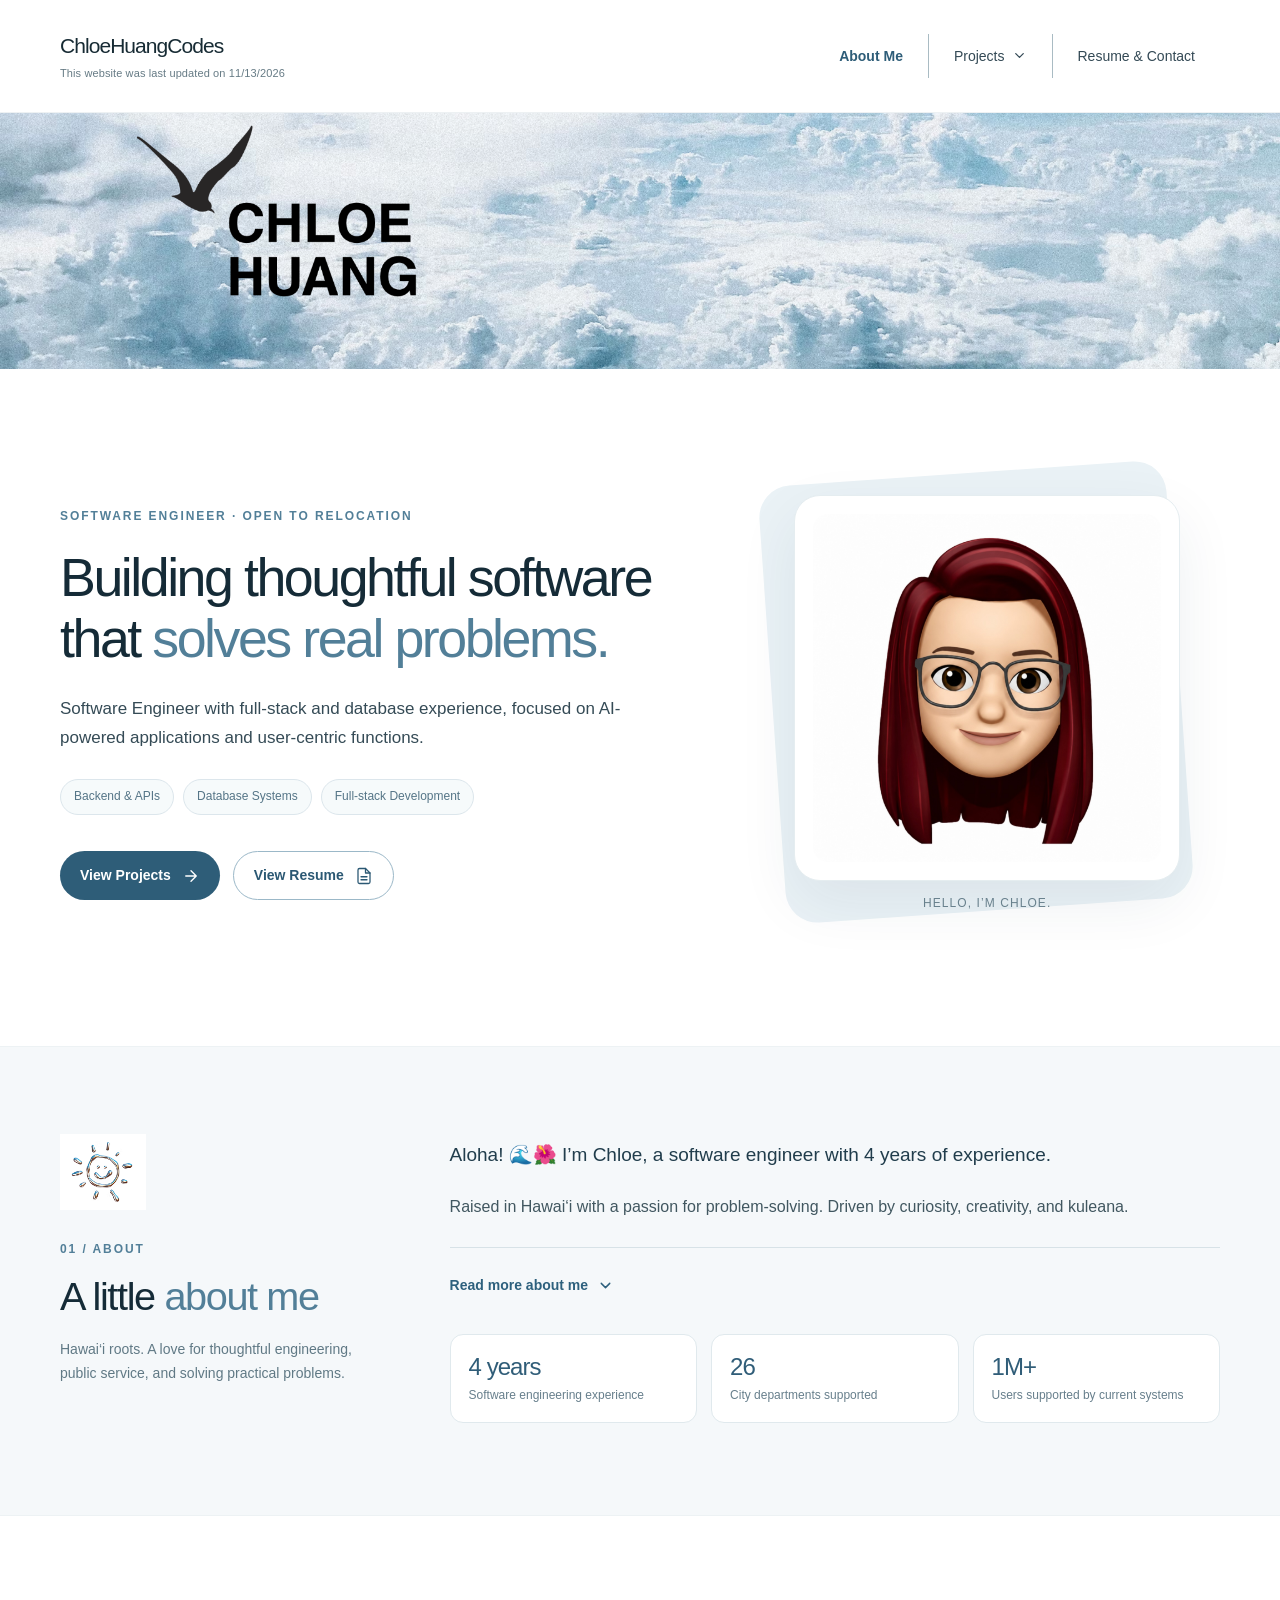
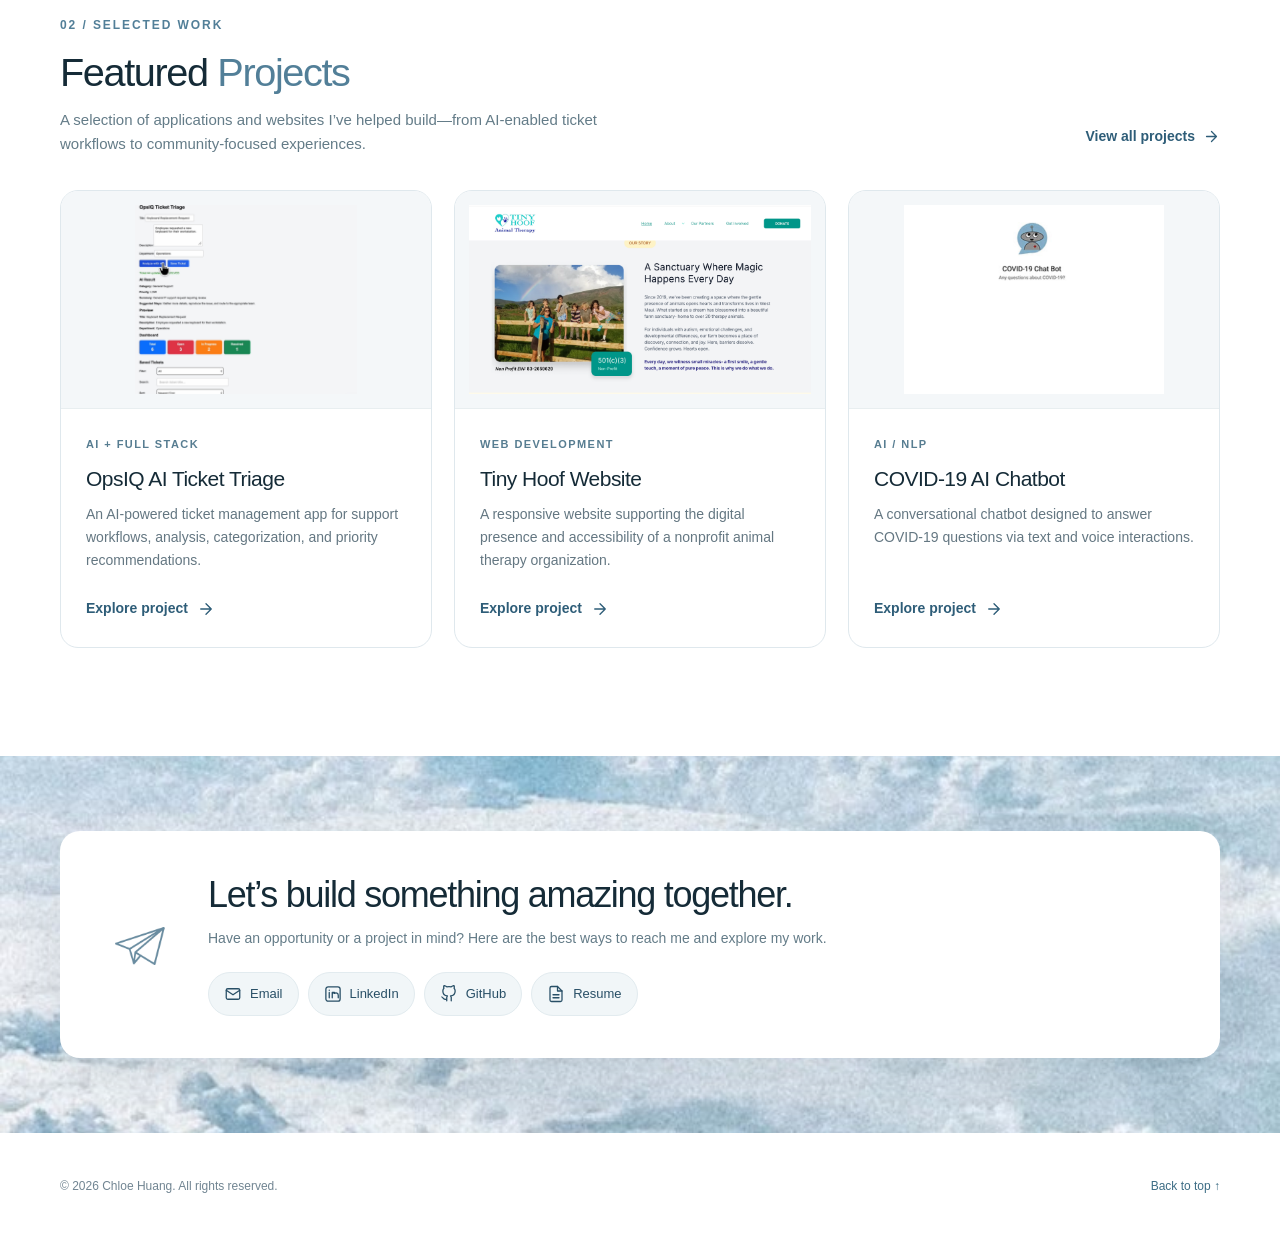
==== commit e482ff41: "Update index.html" ====
--- a/index.html
+++ b/index.html
@@ -152,7 +152,7 @@
   <section class="cloud-banner" role="img" aria-label="Cloud banner with the name Chloe Huang and a bird silhouette"></section>
   <section class="intro shell" aria-labelledby="intro-heading">
     <div>
-      <p class="eyebrow">SOFTWARE ENGINEER · HAWAI‘I</p>
+      <p class="eyebrow">SOFTWARE ENGINEER · OPEN TO RELOCATION</p>
       <h1 id="intro-heading">Building thoughtful software that <em>solves real problems.</em></h1>
       <p class="intro-description">Software Engineer with full-stack and database experience, focused on AI-powered applications and user-centric functions.</p>
       <div class="pill-list" aria-label="Areas of experience"><span>Backend &amp; APIs</span><span>Database Systems</span><span>Full-stack Development</span></div>
